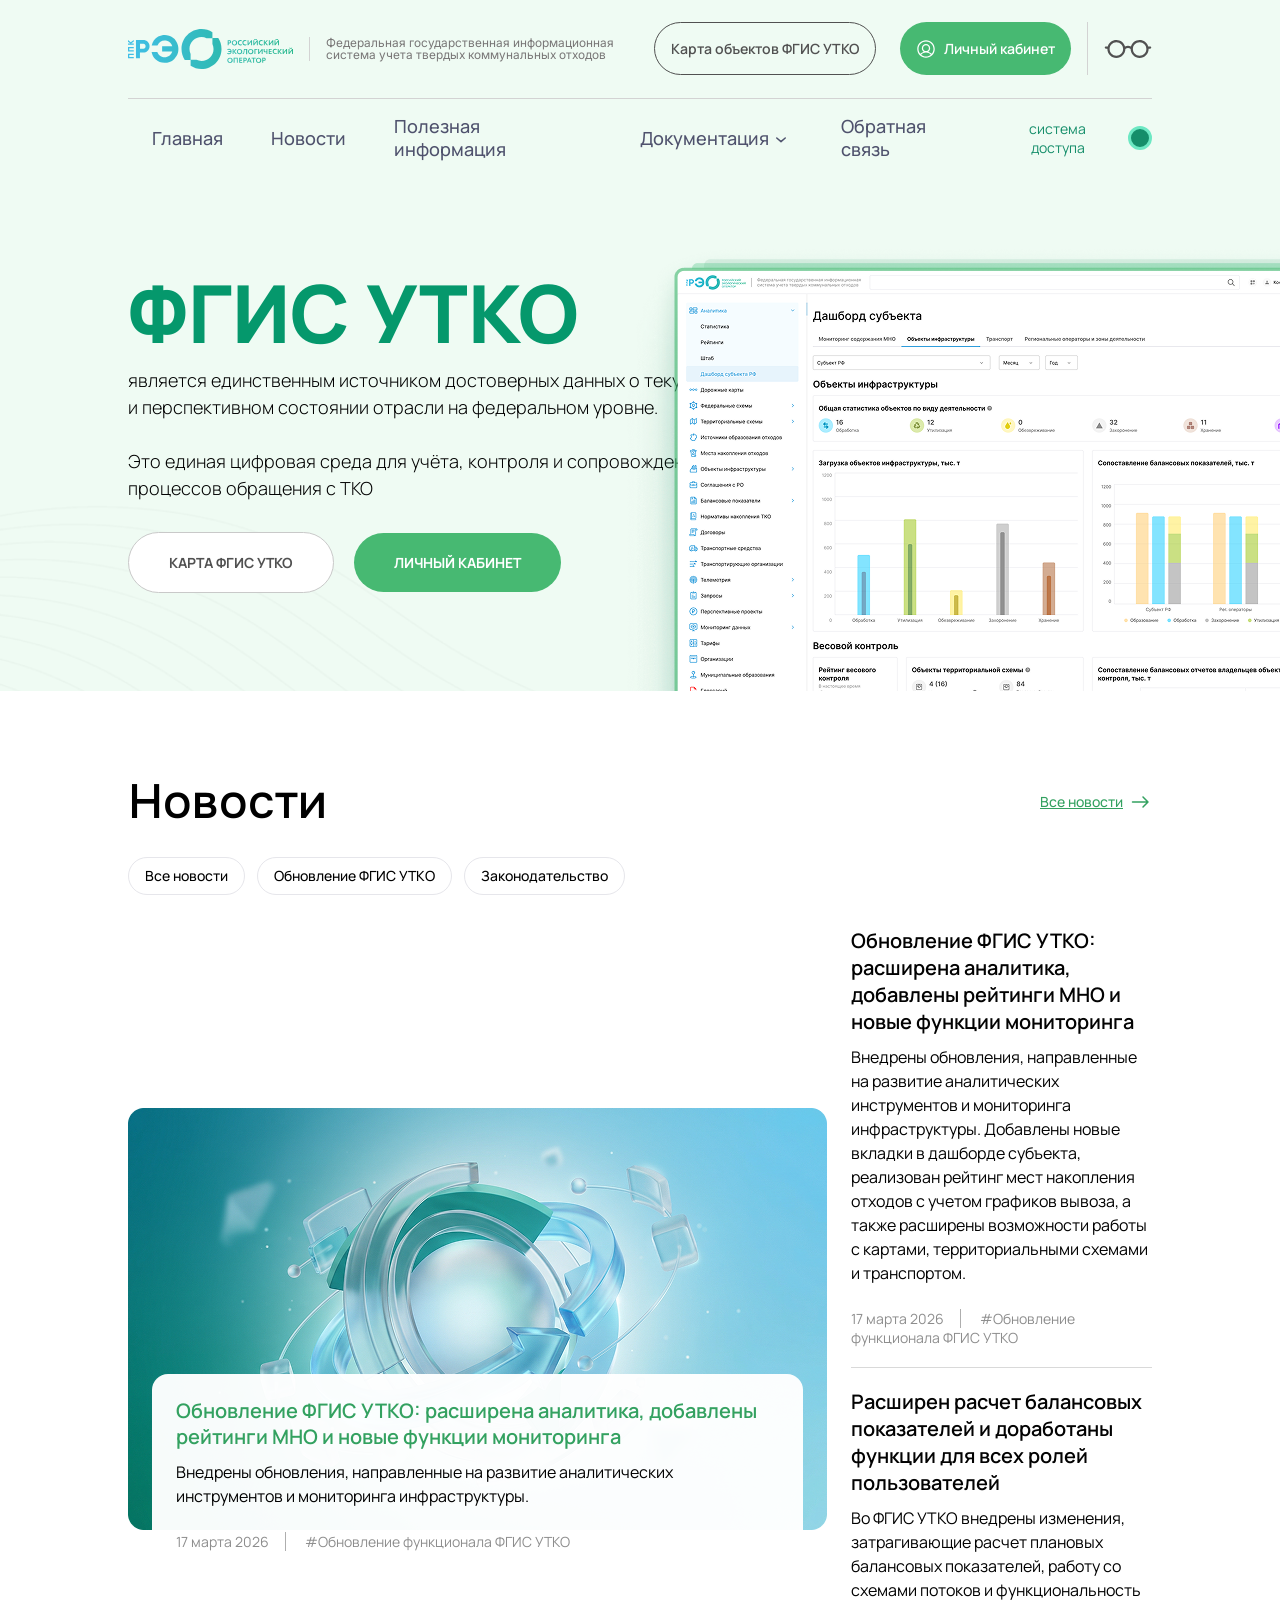
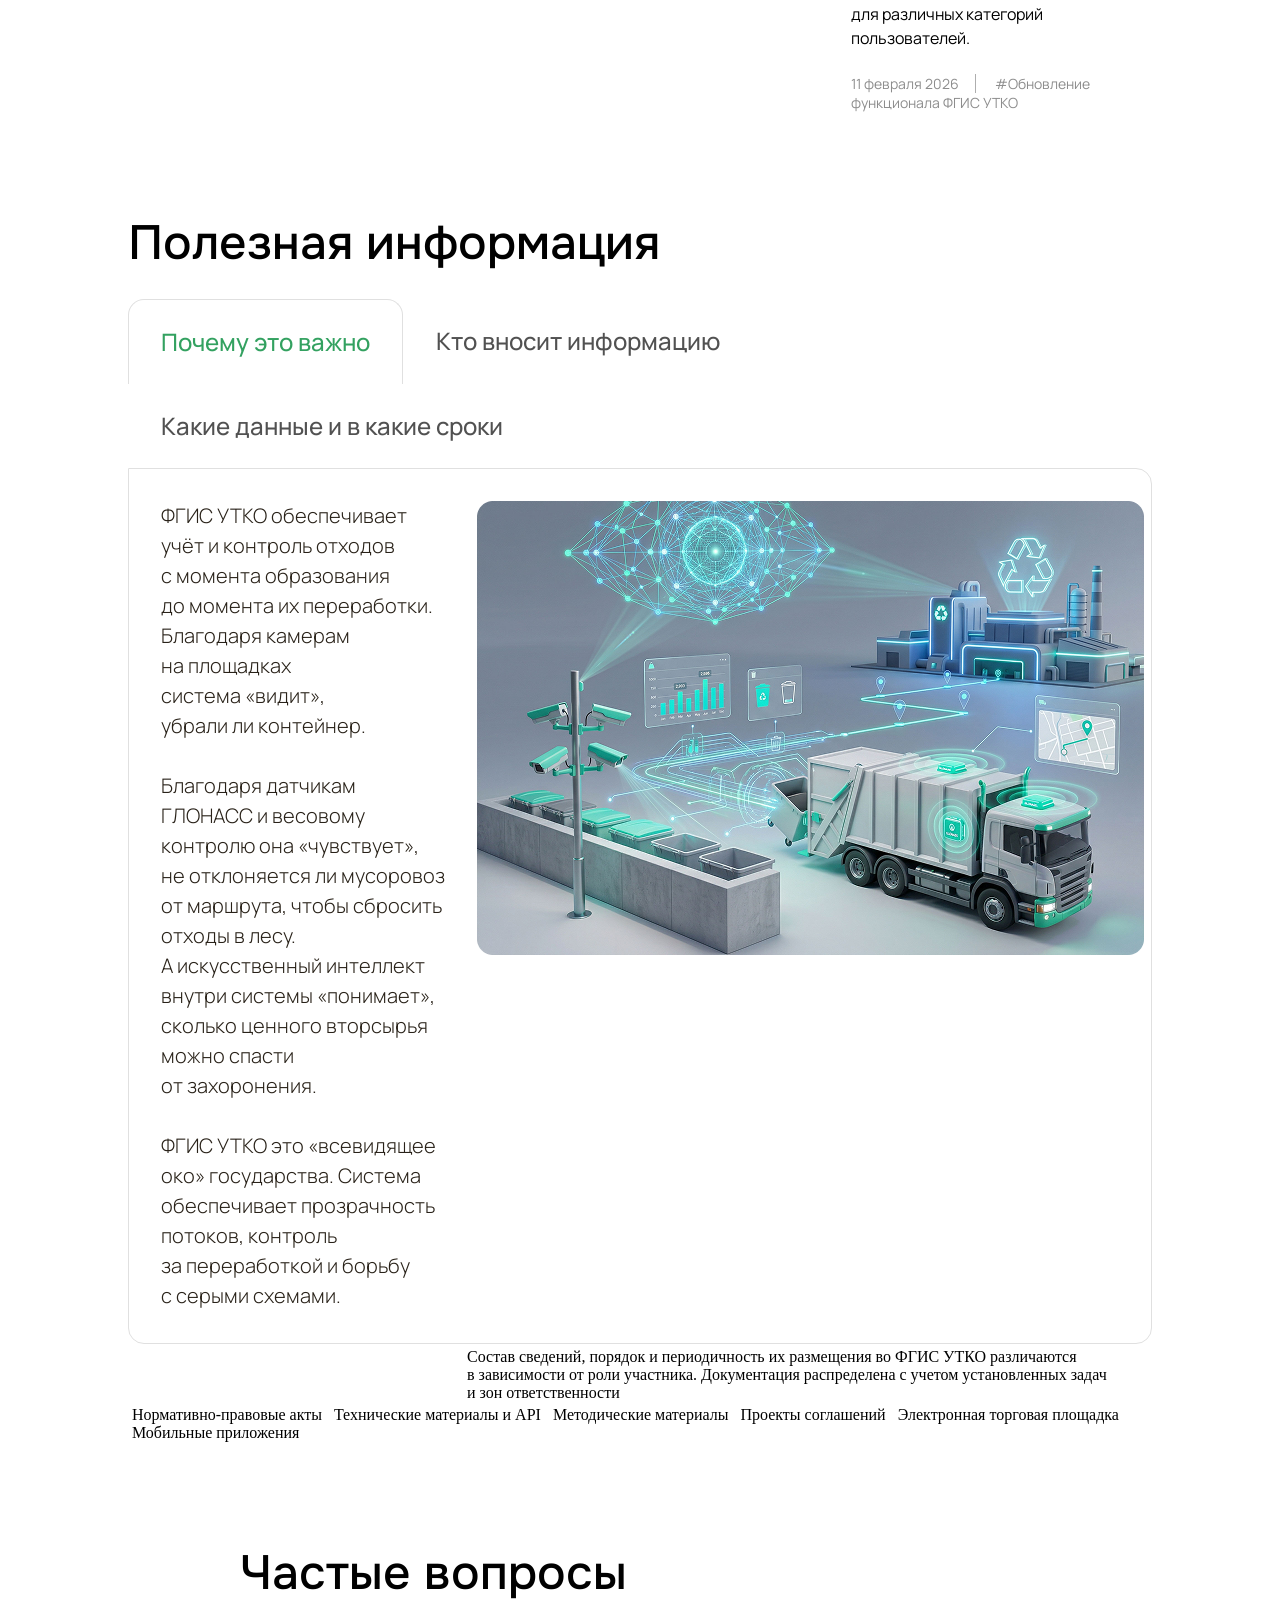
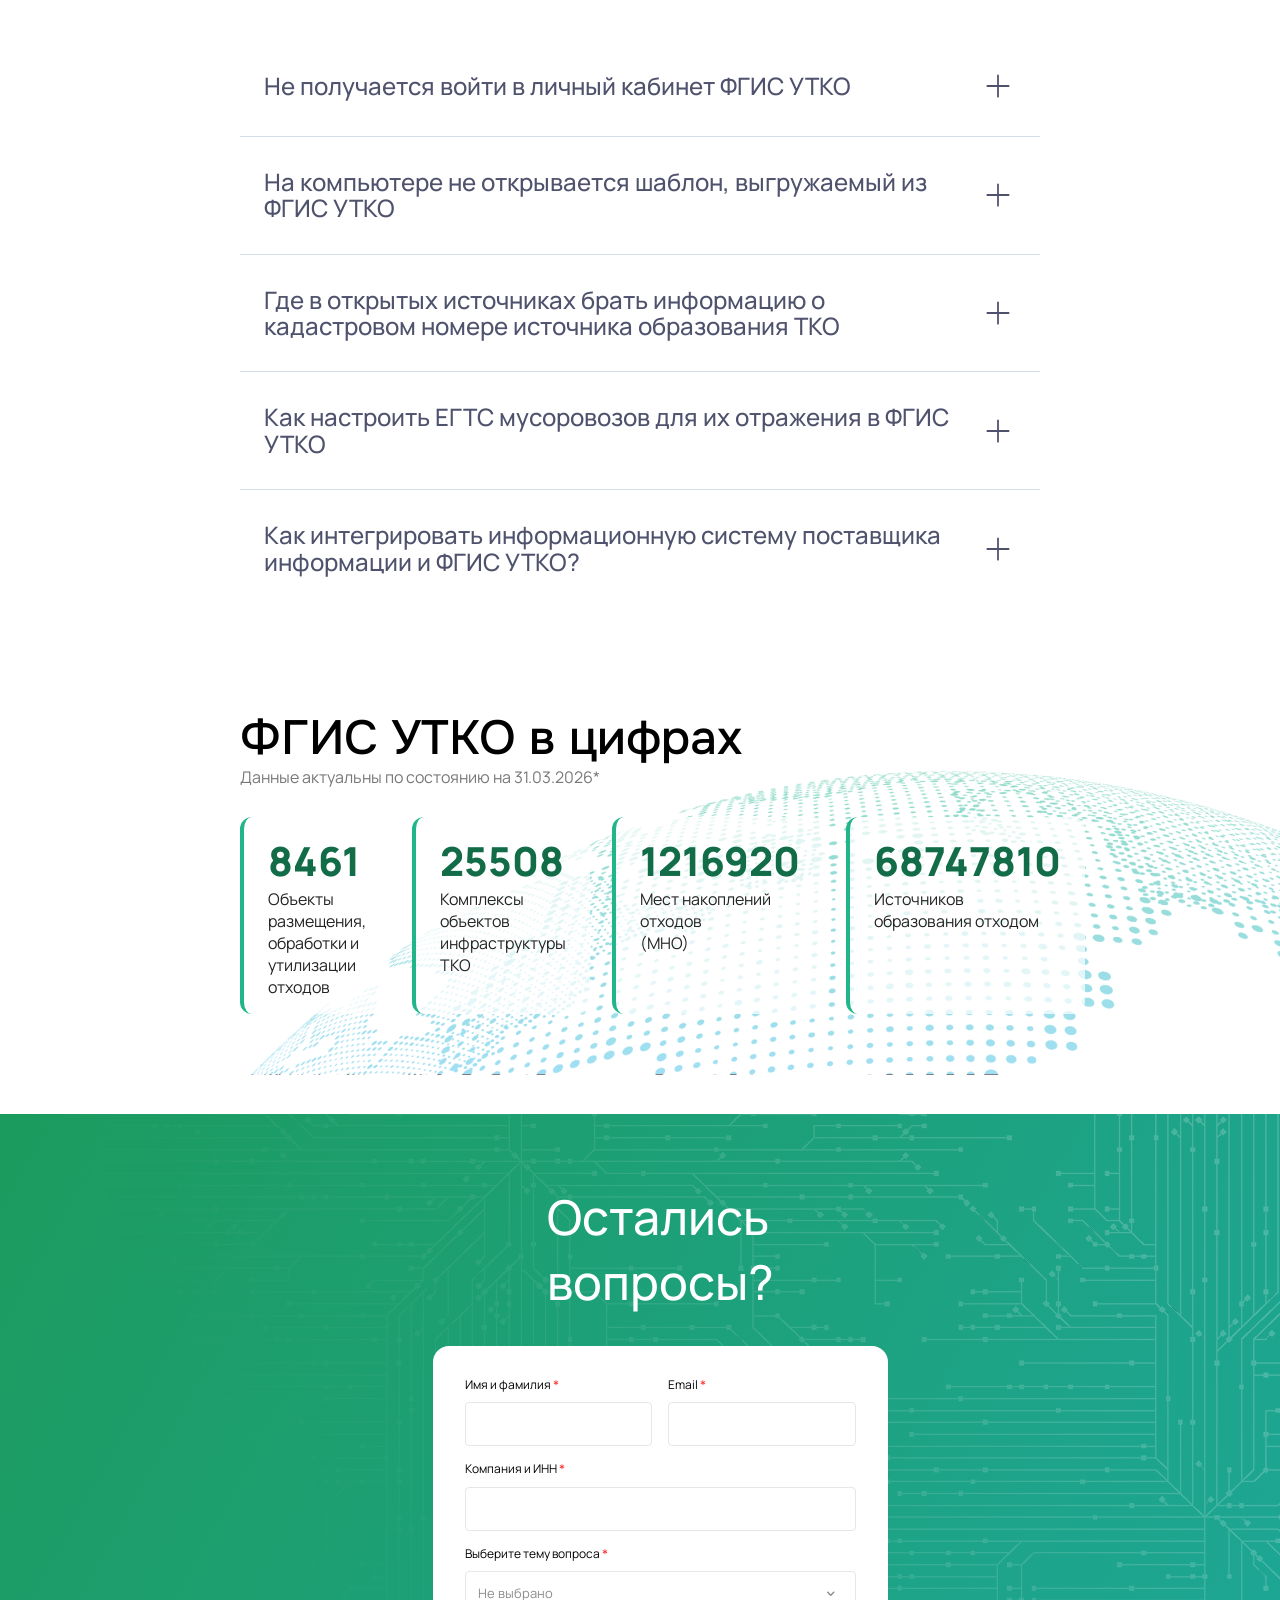
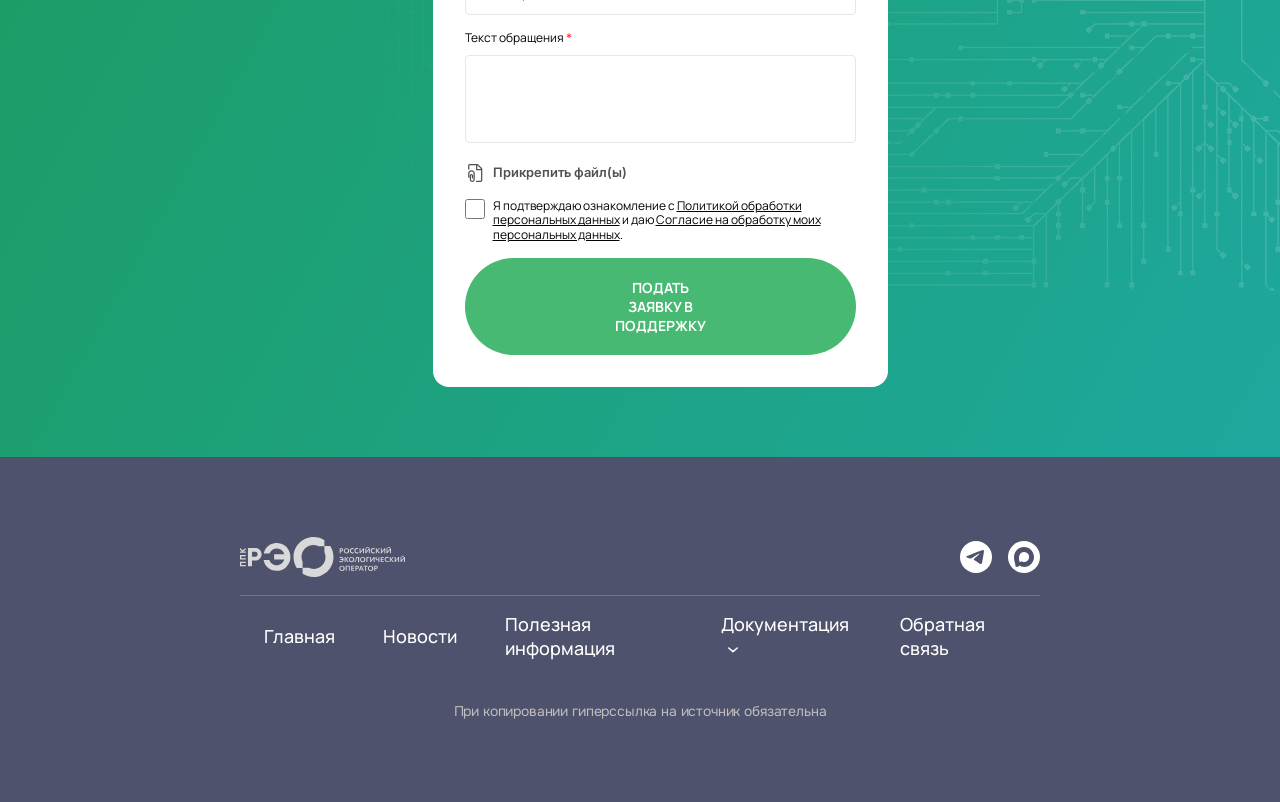
==== index.html @ c8c544e2 "first commit" ====
<!DOCTYPE html>
<html lang="en">
<head>
  <meta charset="UTF-8">
  <meta name="viewport" content="width=device-width, initial-scale=1.0">
  <link rel="stylesheet" href="reset.css">
  <link rel="stylesheet" href="styles.css">
  <title>Document</title>
</head>
<body>

  <!--HeaderHero-->

  <section class="header_hero">

    <header>

      <div class="top_bar">

        <div class="left_block">
          <img src="icons/logo.svg" alt="Логотип">
          <span class="system_name">Федеральная государственная информационная <br> система учета твердых коммунальных отходов</span>
        </div>

        <div class="right_block">
          <a href="" class="map_button">Карта объектов ФГИС УТКО</a>
          <a href="" class="user_button">
            <img src="icons/user.svg" alt="">
            Личный кабинет
          </a>
          <button class="visibility_button"><img src="icons/glasses.svg" alt=""></button>
        </div>
      </div>

      <div class="nav_bar">

        <div class="menu_list">
          <a href="" class="menu_item">Главная</a>
          <a href="" class="menu_item">Новости</a>
          <a href="" class="menu_item">Полезная информация</a>
          <a href="" class="menu_item">Документация <img src="icons/dropArrow.svg" alt=""></a>
          <a href="" class="menu_item">Обратная связь</a>
        </div>

        <div class="status_info">
          система доступа
          <img src="icons/greenStatus.svg" alt="Зелёный маркер">
        </div>

      </div>

    </header>

    <div class="info_block">
      <h1>ФГИС УТКО</h1>
      <p class="info_subtitle">является единственным источником достоверных данных о текущем <br> и перспективном состоянии отрасли на федеральном уровне. <br> <br> Это единая цифровая среда для учёта, контроля и сопровождения <br> процессов обращения с ТКО </p>

      <div class="info_button_container">
        <a href="" class="info_map_button">Карта фгис утко</a>
        <a href="" class="info_user_button">Личный кабинет</a>
      </div>

    </div>

    <img src="images/browserImg.png" alt="Браузер" class="browser_image">

  </section>

  <main>

    <!--NEWS-->

    <section class="news_section">

    <div class="head_container">
      <h2>Новости</h2>
      <a href="" class="all_news_button">Все новости <img src="icons/arrowNext.svg" alt=""></a>
    </div>

    <div class="news_block">
      
      <div class="news_nav">
        <button class="news_button" id="all_news">
          Все новости
        </button>
        <button class="news_button" id="updates">
          Обновление ФГИС УТКО
        </button>
        <button class="news_button" id="laws">
          Законодательство
        </button>
      </div>

      <div class="news_content">

        <div class="main_news_content">
          <div class="main_news_image_section">
            <img src="images/newsImg.png" alt="" class="news_image">
            <div class="main_news_container">
              <div class="main_news_head">
                Обновление ФГИС УТКО: расширена аналитика, добавлены <br> рейтинги МНО и новые функции мониторинга
              </div>
              <p class="news_text">
                Внедрены обновления, направленные на развитие аналитических инструментов и мониторинга инфраструктуры.
              </p>
              <div class="date_line">
                <span class="date">17 марта 2026</span>
                <span class="tags">#Обновление функционала ФГИС УТКО</span>
              </div>
            </div>
          </div>
        </div>
          
        <div class="news_list">
          <div class="news_container">
            <div class="news_head">
              Обновление ФГИС УТКО: расширена аналитика, добавлены рейтинги МНО и новые функции мониторинга
            </div>
            <p class="news_text">
              Внедрены обновления, направленные на развитие аналитических инструментов и мониторинга инфраструктуры. Добавлены новые вкладки в дашборде субъекта, реализован рейтинг мест накопления отходов с учетом графиков вывоза, а также расширены возможности работы с картами, территориальными схемами и транспортом.
            </p>
            <div class="date_line">
              <span class="date">17 марта 2026</span>
              <span class="tags">#Обновление функционала ФГИС УТКО</span>
            </div>
          </div>

          <div class="news_container">
            <div class="news_head">
              Расширен расчет балансовых показателей и доработаны функции для всех ролей пользователей
            </div>
            <p class="news_text">
              Во ФГИС УТКО внедрены изменения, затрагивающие расчет плановых балансовых показателей, работу со схемами потоков и функциональность для различных категорий пользователей. 
            </p>
            <div class="date_line">
              <span class="date">11 февраля 2026</span>
              <span class="tags">#Обновление функционала ФГИС УТКО</span>
            </div>
          </div>
        </div>

      </div>

    </div>

    </section>

    <!--Information-->

    <section class="information_section">
      <h2>Полезная информация</h2>
      <div class="information_block">
        <div class="information_nav" id="information_nav">
          <button class="information_button active" id="info_why">
            Почему это важно
          </button>
          <button class="information_button" id="info_who">
            Кто вносит информацию
          </button>
          <button class="information_button" id="info_when">
            Какие данные и в какие сроки
          </button>
        </div>

        <div class="information_content active" id="info_content_why">
          <p class="information_text">
            ФГИС УТКО обеспечивает учёт и контроль отходов с момента  образования до момента их переработки. Благодаря  камерам на площадках система «видит», убрали ли контейнер. <br> <br> Благодаря датчикам ГЛОНАСС и весовому контролю она «чувствует», не отклоняется ли мусоровоз от маршрута, чтобы сбросить отходы в лесу. А искусственный интеллект внутри системы «понимает», сколько ценного вторсырья можно спасти от захоронения. <br> <br> ФГИС УТКО это «всевидящее око» государства. Система обеспечивает прозрачность потоков, контроль за переработкой и борьбу с серыми схемами.
          </p>
          <img src="images/infoImg.png" alt="">
        </div>

        <div class="information_content" id="info_content_who">
          <p class="information_text">
            Что-то прикольное тут написано!
          </p>
          <img src="" alt="Какая-то картиночка">
        </div>
        <div class="information_content" id="info_content_when">
          <p class="information_text">
            Что-то прикольное тут написано!
          </p>
          <img src="" alt="Какая-то картиночка">
        </div>

      </div>
    </section>

    <!--Documentation-->

    <section class="documentation_section">
      <div class="head_container">
          <h2 class="documentation_head_name">Документация</h2>
          <p class="documentation_head_text">
            Состав сведений, порядок и периодичность их размещения во ФГИС УТКО различаются в зависимости от роли участника. Документация распределена с учетом установленных задач и зон ответственности
          </p>
      </div>
      <div class="documentation_list">
        <button class="documentation_button">
          <img src="" alt="">
          Нормативно-правовые акты
          <img src="" alt="">
        </button>
        <button class="documentation_button">
          <img src="" alt="">
          Технические материалы и API
          <img src="" alt="">
        </button>
        <button class="documentation_button">
          <img src="" alt="">
          Методические материалы
          <img src="" alt="">
        </button>
        <button class="documentation_button">
          <img src="" alt="">
          Проекты соглашений
          <img src="" alt="">
        </button>
        <button class="documentation_button">
          <img src="" alt="">
          Электронная торговая площадка
          <img src="" alt="">
        </button>
        <button class="documentation_button">
          <img src="" alt="">
          Мобильные приложения
          <img src="" alt="">
        </button>
      </div>
    </section>

    <!--FAQ-->
    
    <section class="faq_section">
      <h2>Частые вопросы</h2>
      <div class="questions_list">
    
      <div class="question_item">
        <button class="question_button">
          <span class="question_title">Не получается войти в личный кабинет ФГИС УТКО</span>
          <img class="icon-plus" src="icons/plusIcon.svg" alt="+">
          <img class="icon-close" src="icons/closeIcon.svg" alt="x">
        </button>
        <div class="question_content">
          <p>Вход в личный кабинет пользователя осуществляется через ЕСИА. На сайте выложена дополнительная инструкция по авторизации.</p>
        </div>
      </div>

      <div class="question_item">
        <button class="question_button">
          <span class="question_title">На компьютере не открывается шаблон, выгружаемый из ФГИС УТКО</span>
          <img class="icon-plus" src="icons/plusIcon.svg" alt="+">
          <img class="icon-close" src="icons/closeIcon.svg" alt="x">
        </button>
        <div class="question_content">
          <p>Вход в личный кабинет пользователя осуществляется через ЕСИА. На сайте выложена дополнительная инструкция по авторизации.</p>
        </div>
      </div>

      <div class="question_item">
        <button class="question_button">
          <span class="question_title">Где в открытых источниках брать информацию о кадастровом номере источника образования ТКО</span>
          <img class="icon-plus" src="icons/plusIcon.svg" alt="+">
          <img class="icon-close" src="icons/closeIcon.svg" alt="x">
        </button>
        <div class="question_content">
          <p>Вход в личный кабинет пользователя осуществляется через ЕСИА. На сайте выложена дополнительная инструкция по авторизации.</p>
        </div>
      </div>

      <div class="question_item">
        <button class="question_button">
          <span class="question_title">Как настроить ЕГТС мусоровозов для их отражения в ФГИС УТКО</span>
          <img class="icon-plus" src="icons/plusIcon.svg" alt="+">
          <img class="icon-close" src="icons/closeIcon.svg" alt="x">
        </button>
        <div class="question_content">
          <p>Вход в личный кабинет пользователя осуществляется через ЕСИА. На сайте выложена дополнительная инструкция по авторизации.</p>
        </div>
      </div>

      <div class="question_item">
        <button class="question_button">
          <span class="question_title">Как интегрировать информационную систему поставщика информации и ФГИС УТКО?</span>
          <img class="icon-plus" src="icons/plusIcon.svg" alt="+">
          <img class="icon-close" src="icons/closeIcon.svg" alt="x">
        </button>
        <div class="question_content">
          <p>Вход в личный кабинет пользователя осуществляется через ЕСИА. На сайте выложена дополнительная инструкция по авторизации.</p>
        </div>
      </div>

    </div>

    </section>

    <!--Statistics-->

    <section class="statistics_section">
      <div class="statistics_head">
        <h2>ФГИС УТКО в цифрах</h2>
        <span class="statistics_warning">Данные актуальны по состоянию на 31.03.2026*</span>
      </div>
      <div class="statistics_container">
        <div class="statistics_content">
          <span class="statistics_number">8461</span>
          <p class="statistics_text">Объекты размещения, обработки и утилизации отходов</p>
        </div>
        <div class="statistics_content">
          <span class="statistics_number">25508</span>
          <p class="statistics_text">Комплексы объектов инфраструктуры ТКО</p>
        </div>
        <div class="statistics_content">
          <span class="statistics_number">1216920</span>
          <p class="statistics_text">Мест накоплений отходов <br> (МНО)</p>
        </div>
        <div class="statistics_content">
          <span class="statistics_number">68747810</span>
          <p class="statistics_text">Источников образования отходом</p>
        </div>
      </div>
    </section>

    <!--Contacts-->

    <section class="contacts_section">

      <h2>Остались вопросы?</h2>
      <div class="form_container">
        <form>
          <div class="form_double-inputs">
            <div class="form_content">
              <label for="name" class="form_name">Имя и фамилия <span class="required_star">*</span></label>
              <input for="name" type="text" id="name" name="user_name" required class="input_container">
            </div>
            <div class="form_content">
              <label for="email" class="form_name">Email <span class="required_star">*</span></label>
              <input type="text" id="email" for="email" name="email" required class="input_container">
            </div>
          </div>
          <div class="form_content">
            <label for="company">Компания и ИНН <span class="required_star">*</span></label>
            <input for="company" type="text" id="company_name" name="company" required class="input_container">
          </div>
          <div class="form_content">
            <label for="theme">Выберите тему вопроса <span class="required_star">*</span></label>
            <select for="theme" id="theme" name="theme_question" required class="input_container theme_selector">
              <option value="" selected disabled hidden class="">Не выбрано</option>
              <option value="purpose">Задача организации</option>
              <option value="location">Местонахождение пунктов</option>
              <option value="else">Другое</option>
            </select>
          </div>
          <div class="form_content">
            <label for="text">Текст обращения <span class="required_star">*</span></label>
            <textarea name="form_text" id="form_text" required class="input_container" rows="1"></textarea>
          </div>
          <label class="file_upload-button">
            <input type="file" style="display: none;" />
            <img src="icons/attachedFile.svg" alt="">
            Прикрепить файл(ы)
          </label>
          <div class="form_checkbox">
            <input type="checkbox" id="agree" name="agree" value="yes" class="checkbox_option" required>
            <label class="checkbox_text">Я подтверждаю ознакомление с <a href="" class="policy_link">Политикой обработки <br> персональных данных</a> и даю <a href="" class="policy_link">Согласие на обработку моих <br> персональных данных</a>.</label>
          </div>
          <button type="submit" class="form_submit_button">
            ПОДАТЬ ЗАЯВКУ В ПОДДЕРЖКУ
          </button>
        </form>
      </div>

    </section>

  </main>

  <!--Footer-->
  
  <footer>
    <div class="footer_container">
      <div class="footer_head">
        <a href=""><img src="icons/secondLogo.svg" alt=""></a>
        <div class="footer_head_right">
          <a href=""><img src="icons/telegram.svg" alt=""></a>
          <a href=""><img src="icons/max.svg" alt=""></a>
        </div>
      </div>
      <div class="footer_nav">
        <div class="nav_list">
          <a href="" class="footer_nav_button">Главная</a>
          <a href="" class="footer_nav_button">Новости</a>
          <a href="" class="footer_nav_button">Полезная информация</a>
          <a href="" class="footer_nav_button">Документация <img src="icons/dropArrowWhite.svg" alt=""></a>
          <a href="" class="footer_nav_button">Обратная связь</a>
        </div>
        <span class="warning_text">При копировании гиперссылка на источник обязательна</span>
      </div>
    </div>
  </footer>
  
  <script src="script.js"></script>

</body>
</html>
---- styles.css ----
/* MAIN STYLES*/
html {
  font-size: 16px;
}

button {
  background: none;
  border: none;
  padding: 0;
  margin: 0;
  cursor: pointer;
  outline: none;
}

h1 {
  font-size: 5rem;
  font-family: Manrope-ExtraBold;
  line-height: auto;
  letter-spacing: -2.5%;
  color: #05986C;
}

h2 {
  font-size: 3rem;
  font-family: Onest-Medium;
  line-height: auto;
  letter-spacing: -2.5%;
}

@font-face {
  font-family: Onest-Medium;
  src: url(fonts/Onest-Medium.ttf);
}

@font-face {
  font-family: Manrope-Regular;
  src: url(fonts/Manrope-Regular.ttf);
}

@font-face {
  font-family: Manrope-ExtraBold;
  src: url(fonts/Manrope-ExtraBold.ttf);
}

@font-face {
  font-family: Manrope-Light;
  src: url(fonts/Manrope-Light.ttf);
}

@font-face {
  font-family: Manrope-Bold;
  src: url(fonts/Manrope-Bold.ttf);
}

@font-face {
  font-family: Manrope-SemiBold;
  src: url(fonts/Manrope-SemiBold.ttf);
}

@font-face {
  font-family: Manrope-Medium;
  src: url(fonts/Manrope-Medium.ttf);
}

@font-face {
  font-family: Inter-Regular;
  src: url(fonts/Inter_18pt-Regular.ttf);
}

@font-face {
  font-family: Inter-SemiBold;
  src: url(fonts/Inter_18pt-SemiBold.ttf);
}

@font-face {
  font-family: Onest-Regular;
  src: url(fonts/Onest-Regular.ttf);
}

/* HEADER-HERO */

.header_hero {
  width: 100%;
  padding-left: clamp(1rem, 10vw, 15rem);
  padding-right: clamp(1rem, 10vw, 15rem);
  padding-top: 1.4rem;
  padding-bottom: 98px;
  position: relative;
  width: auto;
  background-color: rgba(104, 213, 133, 0.1);
  background-image: url(images/backWave.png);
  background-size: cover;
  overflow: hidden;
}

.info_block {
  margin-top: 5rem;
}

.info_subtitle {
  font-family: Manrope-Light;
  line-height: 150%;
  letter-spacing: -2.5%;
  font-size: 1.125rem;
  color: #020202;
  margin-bottom: 1.875rem
}

.info_button_container {
  display: flex;
  align-items: center;
  gap: 1.25rem;
}

.info_map_button {
  padding-top: 1.25rem;
  padding-bottom: 1.25rem;
  padding-left: 2.5rem;
  padding-right: 2.5rem;
  background-color: #ffffff;
  border: 1px solid #c9c9c9;
  border-radius: 45px;
  text-decoration: none;
  text-transform: uppercase;
  font-size: 0.875rem;
  font-family: Manrope-Bold;
  letter-spacing: -2.5%;
  line-height: auto;
  color: #515151;
}

.info_user_button {
  padding-top: 1.25rem;
  padding-bottom: 1.25rem;
  padding-left: 2.5rem;
  padding-right: 2.5rem;
  background-color: #47B972;
  border-radius: 33px;
  text-decoration: none;
  text-transform: uppercase;
  font-size: 0.875rem;
  font-family: Manrope-Bold;
  letter-spacing: -2.5%;
  line-height: auto;
  color: #ffffff;
}

.info_user_button:hover {
  background-color: #05986C;
  transition-duration: 0.2s;
}

.browser_image {
  width: 100%;
  width: auto;
  position: absolute;
  left: 47%;
  bottom: -1px;
}

/* HEADER-TOP */

.top_bar {
  display: flex;
  flex-direction: row;
  align-items: center;
  justify-content: space-between;
}

.left_block {
  display: flex;
  flex-direction: row;
  align-items: center;
}

.system_name {
  font-family: Inter-Regular;
  font-size: 0.75rem;
  color: rgba(120, 118, 118, 1);
  line-height: 100%;
  letter-spacing: 0px;
  margin-left: 1rem;
  padding-left: 1rem;
  border-left: 1px solid rgba(211, 211, 211, 1);
}

.right_block {
  display: flex;
}

.map_button {
  padding: 1rem;
  border: 1px solid #515151;
  border-radius: 104px;
  font-size: 0.88rem;
  font-family: Manrope-SemiBold;
  text-decoration: none;
  color: #515151;
  margin-right: 1.5rem;
}

.user_button {
  display: flex;
  gap: 0.5rem;
  align-items: center;
  justify-content: center;
  flex-direction: row;
  padding: 1rem;
  font-size: 0.88rem;
  font-family: Manrope-SemiBold;
  text-decoration: none;
  letter-spacing: 0px;
  border-radius: 55px;
  color: #ffffff;
  background-color: #47B972;
}

.user_button:hover {
  background-color: #05986C;
  transition-duration: 0.2s;
}

.visibility_button {
  padding-left: 1rem;
  margin-left: 1rem;
  border-left: 1px solid rgba(211, 211, 211, 1);;
}

/* HEADER-BOTTOM */

.nav_bar {
  display: flex;
  align-items: center;
  justify-content: space-between;
  border-top: 1px solid #d3d3d3;
  margin-top: 1.4rem;
}

.menu_list {
  display: flex;
  align-items: center;
  justify-content: center;
}

.menu_item {
  display: flex;
  padding-left: 1.5rem;
  padding-right: 1.5rem;
  padding-top: 1rem;
  padding-bottom: 1rem;
  text-decoration: none;
  align-items: center;
  justify-content: center;
  letter-spacing: 0px;
  font-size: 1.13rem;
  line-height: 130%;
  color: #4f526d;
  font-family: Manrope-Medium;
}

.status_info {
  font-family: Manrope-Regular;
  font-size: 0.875rem;
  color: #158e6a;
  letter-spacing: 0px;
  display: flex;
  gap: 0.875rem;
  align-items: center;
  text-align: center;
}

/* NEWS */

.news_section {
  width: 100%;
  margin-top: 5rem;
  padding-left: clamp(1rem, 10vw, 15rem);
  padding-right: clamp(1rem, 10vw, 15rem);
}

.head_container {
  display: flex;
  align-items: center;
  justify-content: space-between;
}

.all_news_button {
  display: flex;
  flex-direction: row;
  font-family: Manrope-Medium;
  font-size: 0.875rem;
  line-height: 24px;
  letter-spacing: 0%;
  color: #33a160;
  gap: 5px;
}

.news_block {
  margin-top: 1.5rem;
}

.news_nav {
  display: flex;
  gap: 12px;
  margin-bottom: 2rem;
}

.news_button {
  font-family: Manrope-Medium;
  font-size: 0.875rem;
  line-height: 20px;
  letter-spacing: 0%;
  padding-left: 1rem;
  padding-right: 1rem;
  padding-top: 0.5rem;
  padding-bottom: 0.5rem;
  border: 1px solid #e6e6eb;
  border-radius: 39px;
}

/* .news_button.clicked {
  border: 1px solid #ffffff;
  background-color: #33a160;
  color: #ffffff;
} */

.news_content {
  display: flex;
  gap: 1.5rem;
}

.main_news_content {
  display: flex;
  align-items: center;
}

.main_news_image_section {
  width: 100%;
  width: auto;
  border-radius: 1rem;
  position: relative;
}

.main_news_container {
  position: absolute;
  padding: 1.5rem;
  background-color: rgba(255, 255, 255, 0.97);
  border-radius: 1rem;
  left: 1.5rem;
  right: 1.5rem;
  bottom: -2.8rem;
}

.main_news_head {
  font-family: Manrope-SemiBold;
  font-size: 1.25rem;
  color: #33a160;
  line-height: 130%;
  letter-spacing: 0%;
}

.news_text {
  margin-top: 10px;
  font-family: Manrope-Regular;
  font-size: 1rem;
  line-height: 150%;
  letter-spacing: 0%;
}

.date_line {
  margin-top: 1.5rem;
  color: #8d8d8d;
  font-family: Manrope-Regular;
  font-size: 0.875rem;
  line-height: auto;
  letter-spacing: 0%;
}

.date {
  padding-right: 1rem;
  margin-right: 1rem;
  border-right: 1px solid #aeaeae;
}

.news_container {
  display: flex;
  flex-direction: column;
  margin-bottom: 1.25rem;
  padding-bottom: 1.25rem;
  border-bottom: 1px solid rgba(0, 0, 0, 0.15);
}

.news_container:last-child {
  display: flex;
  flex-direction: column;
  margin-bottom: 0px;
  padding-bottom: 0px;
  border-bottom: 0px;
}

.news_head {
  font-family: Manrope-SemiBold;
  font-size: 1.25rem;
  color: #020202;
}

/* INFORMATION */

.information_section {
  width: 100%;
  padding-left: clamp(1rem, 10vw, 15rem);
  padding-right: clamp(1rem, 10vw, 15rem);
  margin-top: 6.25rem;
}

.information_block {
  margin-top: 1.5rem;
}

.information_nav {
  display: flex;
  align-items: center;
  flex-wrap: wrap;
}

.information_button {
  font-family: Manrope-Medium;
  color: #515151;
  font-size: 1.5rem;
  line-height: 20px;
  letter-spacing: 0%;
  border: 1px solid #ffffff;
  border-bottom: 0px;
  padding: 2rem;
  cursor: pointer;
  background: transparent;
  transition: all 0.3s ease;
}

.information_button:hover {
  color: #33a160;
}

.information_button.active {
  background-color: #ffffff;
  color: #33a160;
  border: 1px solid #e0e0e0;
  border-radius: 16px;
  border-bottom-left-radius: 0px;
  border-bottom-right-radius: 0px;
  border-bottom: 0px;
  position: relative;
  z-index: 2;
  margin-bottom: -2px;
}

.information_content {
  display: none;
  border: 1px solid #e0e0e0;
  border-radius: 0rem 1rem 1rem 1rem;
  background-color: #ffffff;
  justify-content: space-between;
  align-items: flex-start;
  box-sizing: border-box;
  padding: 2rem;
  gap: 2rem;
  transition: border-radius 0.3s ease;
}

.information_content.rounded-tl {
  border-top-left-radius: 1rem;
}

.information_content.active {
  display: flex;
  animation: fadeIn 0.3s ease;
}

@keyframes fadeIn {
  from { opacity: 0; transform: translateY(5px); }
  to { opacity: 1; transform: translateY(0); }
}

.information_text {
  max-width: 580px;
  font-family: Manrope-Light;
  color: rgba(41, 34, 25, 1);
  font-size: 1.25rem;
  line-height: 150%;
}

.information_content img {
  border-radius: 8px;
}

/* DOCUMENTATION */

.documentation_section {
  padding-left: clamp(1rem, 10vw, 15rem);
  padding-right: clamp(1rem, 10vw, 15rem);
}

.documentation_head_name {
  color: #ffffff;
}

/* FAQ */

.faq_section {
  width: 100%;
  padding-left: 15rem;
  padding-right: 15rem;
  margin-top: 6.25rem;
  margin-bottom: 6.25rem;
}

.faq_section h2 {
  margin-bottom: 2rem;
}

.questions_list {
  display: flex;
  flex-direction: column;
  margin-bottom: 6.25rem;
}

.question_item {
  border-bottom: 1px solid #d6ddea;
  overflow: hidden;
  transition: box-shadow 0.3s ease;
}

.question_item:last-child {
  border-bottom: 0px;
  overflow: hidden;
  transition: box-shadow 0.3s ease;
}

.question_item:hover {
  box-shadow: 0 4px 12px rgba(0,0,0,0.08);
}

.question_button {
  width: 100%;
  display: flex;
  justify-content: space-between;
  align-items: center;
  padding: 2rem 1.5rem;
  background: transparent;
  border: none;
  cursor: pointer;
  text-align: left;
  font-family: Manrope-Medium;
  font-size: 1.5rem;
  color: #4f526d;
  line-height: 110%;
  gap: 1rem;
  transition: background 0.3s ease;
}

.question_button:hover {
  background: #fafafa;
}

.question_title {
  flex: 1;
}

.question_button .icon-close {
  display: none;
  width: 36px;
  height: 36px;
  flex-shrink: 0;
}

.question_button .icon-plus {
  display: block;
  width: 36px;
  height: 36px;
  flex-shrink: 0;
  transition: opacity 0.2s ease;
}

.question_item.active .question_button .icon-plus {
  display: none;
}

.question_item.active .question_button .icon-close {
  display: block;
}

.question_item.active .question_button {
  background: #fbfbfb;
  border-bottom: 0px
}

.question_item.active {
  border-bottom: 0px
}

.question_content {
  max-height: 0;
  overflow: hidden;
  transition: max-height 0.3s ease, padding 0.3s ease;
  padding: 0 1.5rem;
  background: #fbfbfb;
}

.question_content p {
  padding-bottom: 2rem;
  font-family: Manrope-Regular;
  font-size: 1rem;
  color: #302C2C;
  line-height: 24px;
  margin: 0;
  letter-spacing: -0.16px;
}

.question_title {
  transition: color 0.3s ease;
}

.question_item.active .question_title {
  color: #47B972;
}

.question_item.active .question_content {
  max-height: 500px;
}

@media (max-width: 1200px) {
  .faq_section {
    padding-left: 2rem;
    padding-right: 2rem;
  }
  
  .question_button {
    padding: 1.25rem 1.5rem;
    font-size: 1.1rem;
  }
  
  .question_content p {
    padding: 1.25rem 0;
    font-size: 1rem;
  }
}

/* STATISTICS */

.statistics_section {
  width: 100%;
  padding: 0 15rem;
  background-image: url(images/globeImg.png);
  padding-bottom: 6.25rem;
}

.statistics_head {
  display: flex;
  flex-direction: column;
  margin-bottom: 2rem;
}

.statistics_warning {
  font-family: Manrope-Regular;
  font-size: 1rem;
  color: #787878;
  letter-spacing: 0px;
  line-height: 100%;
}

.statistics_container {
  display: flex;
  gap: 22px;
}

.statistics_content {
  position: relative;  
  color: #21B689;
  display: flex;
  flex-direction: column;
  padding: 1rem 1.5rem;
  background-color: rgba(255, 255, 255, 0.72);
  border-left: 4px solid;
  border-radius: 12px;
  z-index: 0;
}

.statistics_content::before {
  position: absolute;
  background: linear-gradient(to top, #41e8c7, #21b689);
}

.statistics_number {
  color: #126C48;
  font-family: Manrope-ExtraBold;
  font-size: 2.5rem;
}

.statistics_text {
  font-family: Manrope-Regular;
  font-size: 1rem;
  color: #232323;
}

/* CONTACT SECTION */

.contacts_section {
  width: 100%;
  background-image: url(images/backgroundWires.png), linear-gradient(119deg, #1c9b5e 0%, #1ea89f 100%);
  background-position: top right;
  background-repeat: no-repeat;
  padding: 4.375rem 41.25rem;
  display: flex;
  flex-direction: column;
  justify-content: center;
  align-items: center;
}

.contacts_section h2 {
  color: #ffffff;
  font-family: Manrope-Medium;
  margin-bottom: 2rem;
}

.form_container {
  z-index: 2;
  display: flex;
  flex-direction: column;
  justify-content: center;
  align-items: center;
  width: 100%;
  width: auto;
  padding: 2rem;
  background-color: #ffffff;
  border-radius: 16px;
}

.form_double-inputs {
  width: 100%;
  display: flex;
  gap: 1rem;
  align-items: center;
}

.form_content {
  flex: 1;
  margin-bottom: 1rem;
  font-family: Manrope-Regular;
  font-size: 0.75rem;
  line-height: 120%;
  color: #020202;
}

.input_container {
  font-family: Manrope-Regular;
  font-size: 0.8125rem;
  color: #020202;
  width: 100%;
  padding: 12px;
  background-color: #ffffff;
  border: 1px solid #e6e6eb;
  border-radius: 4px;
  margin-top: 10px;
}

.required_star {
  font-family: Inter-Regular;
  color: #ff2323;
}

.file_upload-button {
  max-width: fit-content;
  width: 100%;
  font-family: Inter-SemiBold;
  font-size: 0.8125rem;
  line-height: 120%;
  color: #515151;
  display: flex;
  align-items: center;
  gap: 0.5rem;
}

textarea {
  resize: none;
  overflow: hidden;
  min-height: 5.5rem;
  width: 100%;
}

select:invalid {
  color: #8d8d8d;
}

select {
  appearance: none;
  background-image: url('icons/formArrow.svg');
  background-repeat: no-repeat;
  background-position-x: calc(100% - 12px);
  background-position-y: center;
}

.theme_selector {
  padding: 12px;

}

.form_checkbox {
  display: flex;
  align-items: flex-start;
  gap: 0.5rem;
  margin-top: 1rem;
}

.checkbox_option {
  width: 1.25rem;
  height: 1.25rem;
}

/* .checkbox_option {
  position: absolute;
  z-index: -1;
  opacity: 0;
}

.checkbox_option+label {
  display: inline-flex;
  align-items: center;
  user-select: none;
}

.checkbox_option+label::before {
  content: '';
  display: inline-block;
  width: 1.25rem;
  height: 1.25rem;
  border: 1px solid #e6e6eb;
  border-radius: 0.125rem;
  margin-right: 0.5rem;
  position: relative;
} */

.checkbox_text {
  cursor: default;
  font-family: Manrope-Regular;
  line-height: 120%;
  font-size: 0.75rem;
  color: #020202;
}

input[type="checkbox"]:checked {
  accent-color: #47B972;/
}

.policy_link {
  color: #020202;
  text-decoration: underline;
}

.form_submit_button {
  background-color: #47B972;
  font-family: Manrope-Bold;
  font-size: 0.875rem;
  margin-top: 1rem;
  padding: 1.25rem 9.375rem;
  color: #ffffff;
  cursor: pointer;
  border-radius: 95px;
  transition: all 0.3s ease;
}

.form_submit_button:hover {
  background-color: #33a160;
}

/* FOOTER */

.footer_container {
  width: 100%;
  display: flex;
  flex-direction: column;
  align-items: center;
  background-color: #4f526d;
  padding-left: 15rem;
  padding-right: 15rem;
  padding-top: 5rem;
  padding-bottom: 5rem;
}

.footer_head {
  width: 100%;
  display: flex;
  align-items: center;
  justify-content: space-between;
  margin-bottom: 18px;
}

.footer_head_right {
  display: flex;
  gap: 1rem;
}

.footer_nav {
  width: 100%;
  display: flex;
  flex-direction: column;
  align-items: center;
  justify-content: center;
  border-top: 1px solid rgba(166, 166, 166, 0.4);
}

.nav_list {
  display: flex;
  align-items: center;
  justify-content: center;
  margin-bottom: 1.5rem;
}

.footer_nav_button {
  padding-top: 1rem;
  padding-bottom: 1rem;
  padding-left: 1.5rem;
  padding-right: 1.5rem;
  font-family: Manrope-Medium;
  text-decoration: none;
  font-size: 1.125rem;
  line-height: 135%;
  letter-spacing: 0px;
  color: #ffffff;
}

.warning_text {
  color: #bebebe;
  font-family: Onest-Regular;
  font-size: 0.875rem;
  line-height: 150%;
  letter-spacing: -0.16px;
}
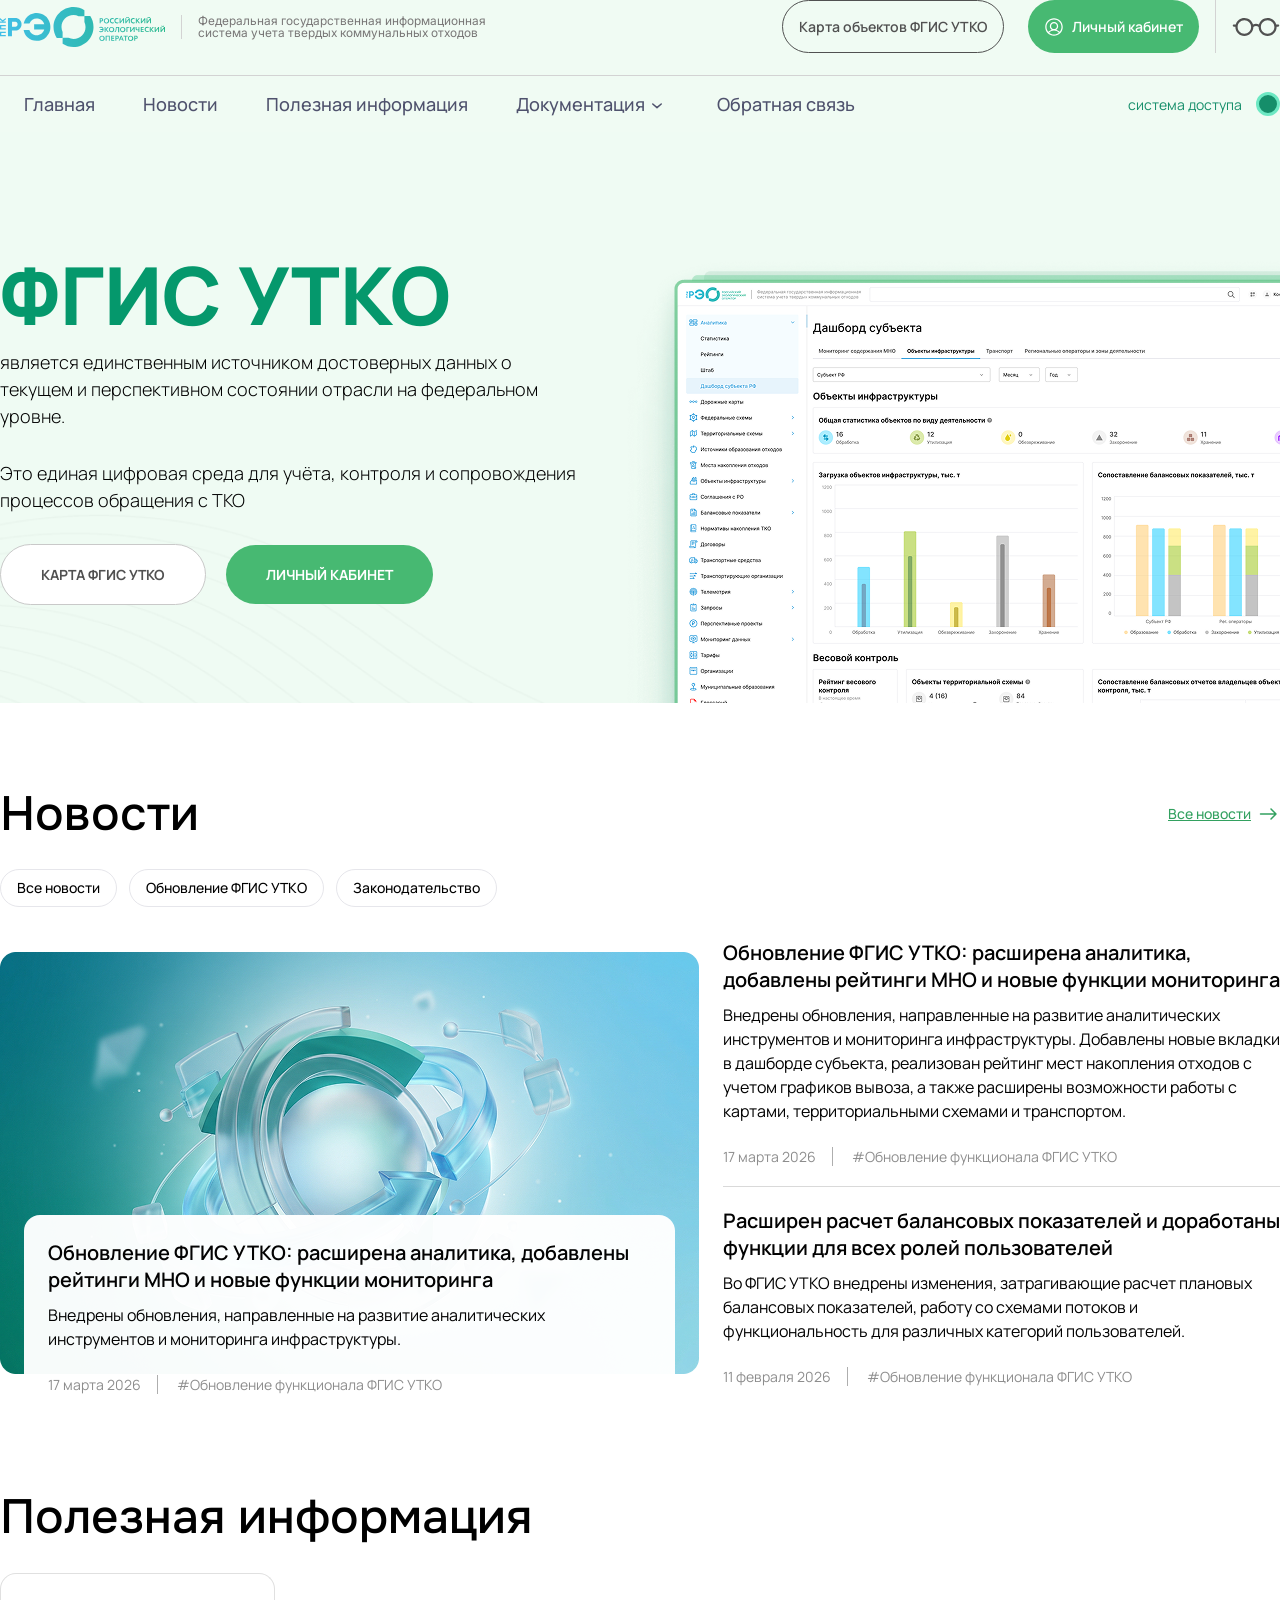
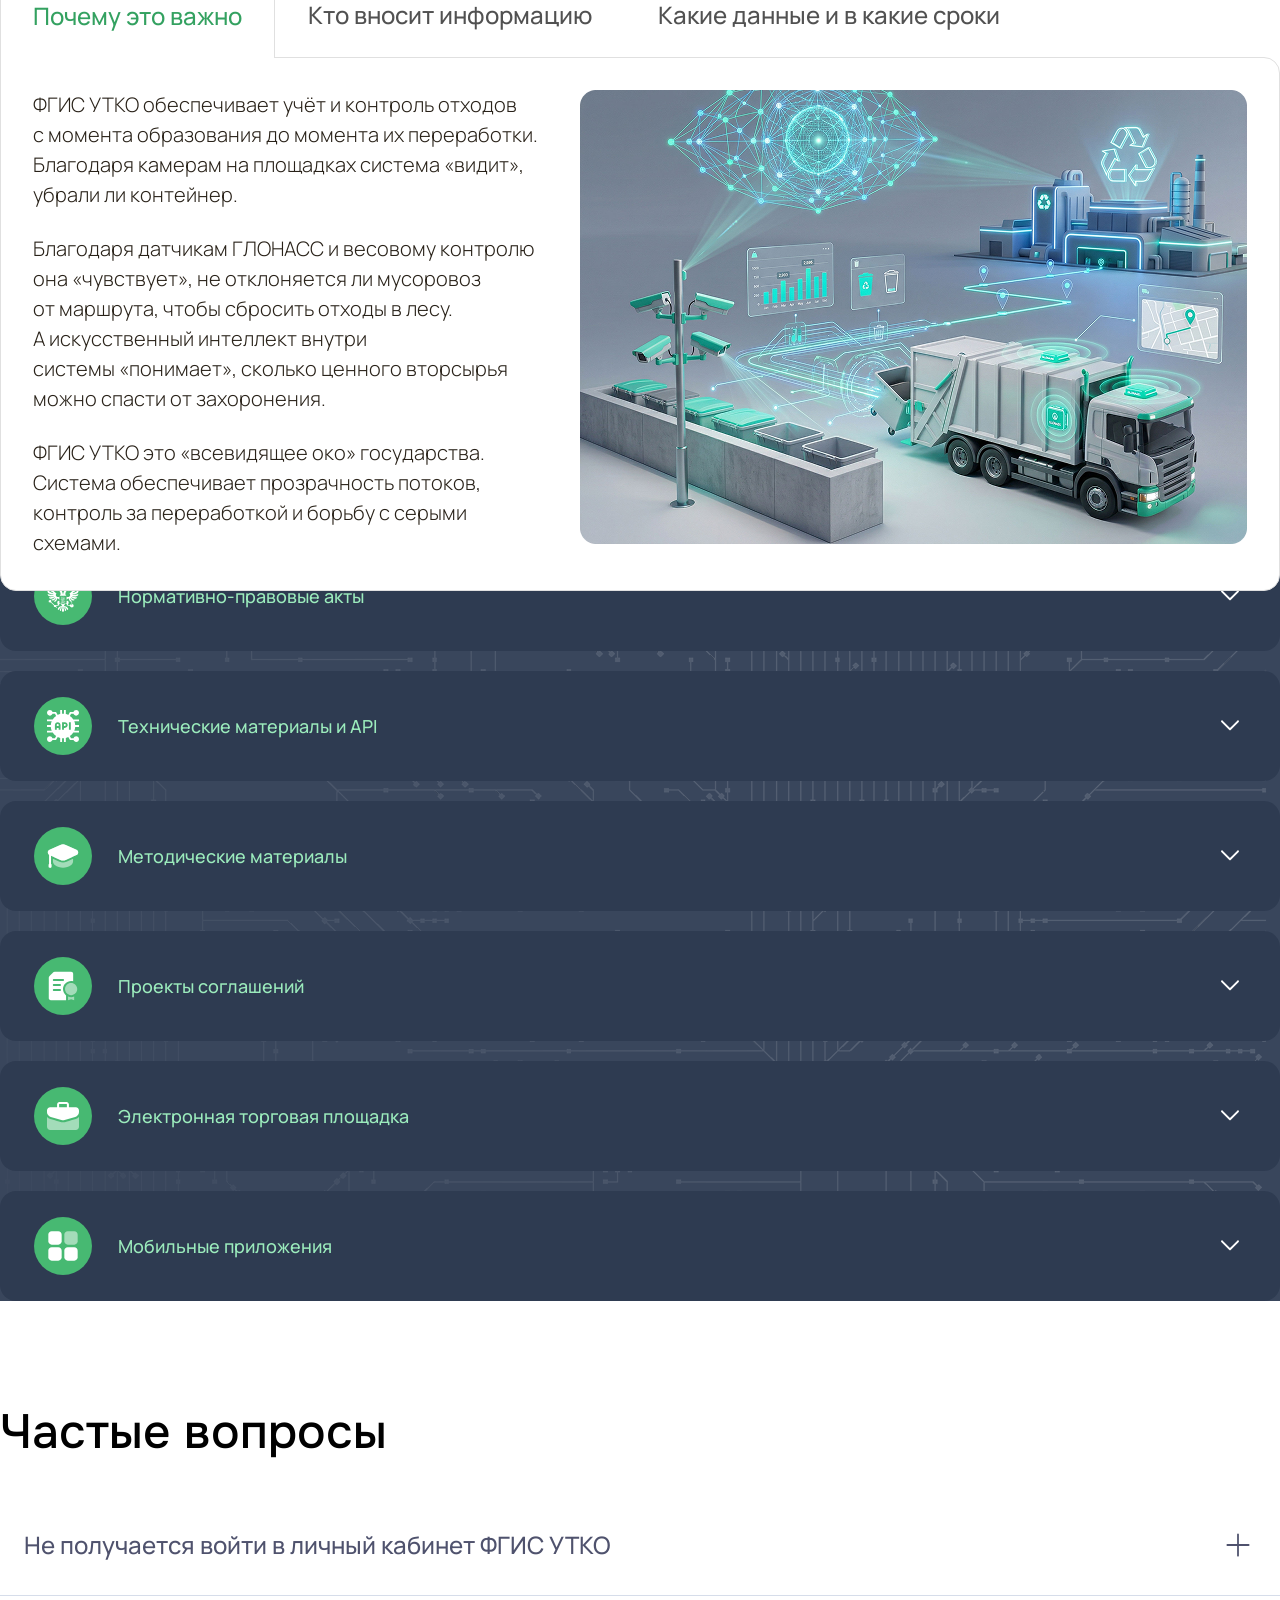
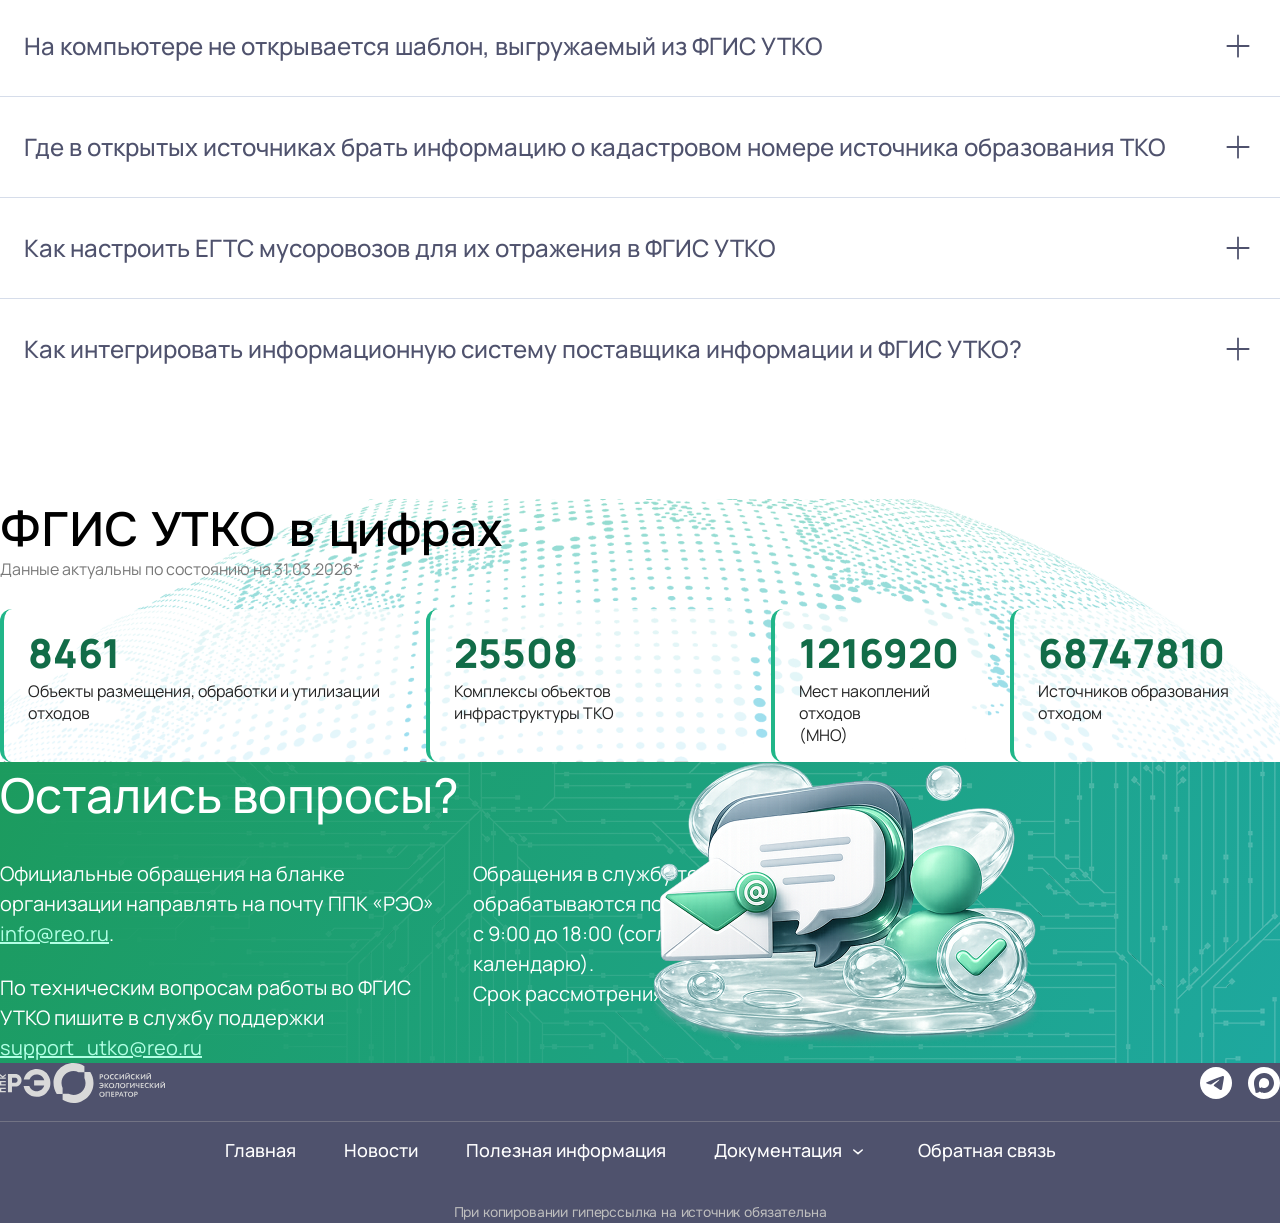
==== commit 90221a92: "second commit" ====
--- a/index.html
+++ b/index.html
@@ -1,11 +1,11 @@
 <!DOCTYPE html>
-<html lang="en">
+<html lang="ru">
 <head>
   <meta charset="UTF-8">
   <meta name="viewport" content="width=device-width, initial-scale=1.0">
   <link rel="stylesheet" href="reset.css">
   <link rel="stylesheet" href="styles.css">
-  <title>Document</title>
+  <title>UTKO</title>
 </head>
 <body>
 
@@ -24,22 +24,33 @@
 
         <div class="right_block">
           <a href="" class="map_button">Карта объектов ФГИС УТКО</a>
+          <a href="" class="map_button mobile_map"><img src="icons/marker.svg" alt=""></a>
           <a href="" class="user_button">
             <img src="icons/user.svg" alt="">
-            Личный кабинет
+            <span class="user_button-text">
+              Личный кабинет
+            </span>
           </a>
           <button class="visibility_button"><img src="icons/glasses.svg" alt=""></button>
+          <button class="visibility_button small_button"><img src="icons/glassesTwo.svg" alt=""></button>
         </div>
       </div>
 
       <div class="nav_bar">
 
         <div class="menu_list">
-          <a href="" class="menu_item">Главная</a>
-          <a href="" class="menu_item">Новости</a>
+          <a href="index.html" class="menu_item">Главная</a>
+          <a href="news.html" class="menu_item">Новости</a>
           <a href="" class="menu_item">Полезная информация</a>
-          <a href="" class="menu_item">Документация <img src="icons/dropArrow.svg" alt=""></a>
+          <a href="docs.html" class="menu_item">Документация <img src="icons/dropArrow.svg" alt=""></a>
           <a href="" class="menu_item">Обратная связь</a>
+        </div>
+
+        <div class="nav_bar-compact">
+          <button class="nav_bar-compact-btn">
+            <img src="icons/menu.svg" alt="Иконка меню" class="nav_bar-compact-img">
+            Меню
+          </button>
         </div>
 
         <div class="status_info">
@@ -53,8 +64,9 @@
 
     <div class="info_block">
       <h1>ФГИС УТКО</h1>
-      <p class="info_subtitle">является единственным источником достоверных данных о текущем <br> и перспективном состоянии отрасли на федеральном уровне. <br> <br> Это единая цифровая среда для учёта, контроля и сопровождения <br> процессов обращения с ТКО </p>
-
+      <p class="info_subtitle">является единственным источником достоверных данных о текущем и перспективном состоянии отрасли на федеральном уровне.
+      <p class="info_subtitle">Это единая цифровая среда для учёта, контроля и сопровождения процессов обращения с ТКО</p>
+      
       <div class="info_button_container">
         <a href="" class="info_map_button">Карта фгис утко</a>
         <a href="" class="info_user_button">Личный кабинет</a>
@@ -72,76 +84,90 @@
 
     <section class="news_section">
 
-    <div class="head_container">
-      <h2>Новости</h2>
-      <a href="" class="all_news_button">Все новости <img src="icons/arrowNext.svg" alt=""></a>
-    </div>
-
-    <div class="news_block">
-      
-      <div class="news_nav">
-        <button class="news_button" id="all_news">
-          Все новости
-        </button>
-        <button class="news_button" id="updates">
-          Обновление ФГИС УТКО
-        </button>
-        <button class="news_button" id="laws">
-          Законодательство
-        </button>
-      </div>
-
-      <div class="news_content">
-
-        <div class="main_news_content">
-          <div class="main_news_image_section">
-            <img src="images/newsImg.png" alt="" class="news_image">
-            <div class="main_news_container">
-              <div class="main_news_head">
-                Обновление ФГИС УТКО: расширена аналитика, добавлены <br> рейтинги МНО и новые функции мониторинга
-              </div>
+      <div class="head_container">
+        <h2>Новости</h2>
+        <a href="news.html" class="all_news_button">Все новости <img src="icons/arrowNext.svg" alt=""></a>
+      </div>
+
+      <div class="news_block">
+        
+        <div class="news_nav">
+          <button class="news_button" id="all_news">
+            Все новости
+          </button>
+          <button class="news_button" id="updates">
+            Обновление ФГИС УТКО
+          </button>
+          <button class="news_button" id="laws">
+            Законодательство
+          </button>
+        </div>
+
+        <div class="news_content">
+
+          <div class="main_news_content">
+            <div class="main_news_image_section">
+              <a href="news.html"><img src="images/newsImg.png" alt="" class="news_image"></a>
+              <div class="main_news_container">
+                <a href="" class="news_head">
+                  Обновление ФГИС УТКО: расширена аналитика, добавлены <br> рейтинги МНО и новые функции мониторинга
+                </a>
+                <p class="news_text">
+                  Внедрены обновления, направленные на развитие аналитических инструментов и мониторинга инфраструктуры.
+                </p>
+                <div class="date_line">
+                  <span class="date">17 марта 2026</span>
+                  <span class="tags">#Обновление функционала ФГИС УТКО</span>
+                </div>
+              </div>
+            </div>
+          </div>
+            
+          <div class="news_list">
+
+            <div class="news_container">
+              <a href="" class="news_head">
+                Обновление ФГИС УТКО: расширена аналитика, добавлены рейтинги МНО и новые функции мониторинга
+              </a>
               <p class="news_text">
-                Внедрены обновления, направленные на развитие аналитических инструментов и мониторинга инфраструктуры.
+                Внедрены обновления, направленные на развитие аналитических инструментов и мониторинга инфраструктуры. Добавлены новые вкладки в дашборде субъекта, реализован рейтинг мест накопления отходов с учетом графиков вывоза, а также расширены возможности работы с картами, территориальными схемами и транспортом.
               </p>
               <div class="date_line">
                 <span class="date">17 марта 2026</span>
                 <span class="tags">#Обновление функционала ФГИС УТКО</span>
               </div>
             </div>
-          </div>
-        </div>
-          
-        <div class="news_list">
-          <div class="news_container">
-            <div class="news_head">
-              Обновление ФГИС УТКО: расширена аналитика, добавлены рейтинги МНО и новые функции мониторинга
-            </div>
-            <p class="news_text">
-              Внедрены обновления, направленные на развитие аналитических инструментов и мониторинга инфраструктуры. Добавлены новые вкладки в дашборде субъекта, реализован рейтинг мест накопления отходов с учетом графиков вывоза, а также расширены возможности работы с картами, территориальными схемами и транспортом.
-            </p>
-            <div class="date_line">
-              <span class="date">17 марта 2026</span>
-              <span class="tags">#Обновление функционала ФГИС УТКО</span>
-            </div>
-          </div>
-
-          <div class="news_container">
-            <div class="news_head">
-              Расширен расчет балансовых показателей и доработаны функции для всех ролей пользователей
-            </div>
-            <p class="news_text">
-              Во ФГИС УТКО внедрены изменения, затрагивающие расчет плановых балансовых показателей, работу со схемами потоков и функциональность для различных категорий пользователей. 
-            </p>
-            <div class="date_line">
-              <span class="date">11 февраля 2026</span>
-              <span class="tags">#Обновление функционала ФГИС УТКО</span>
-            </div>
-          </div>
-        </div>
-
-      </div>
-
-    </div>
+
+            <div class="news_container">
+              <a href="" class="news_head">
+                Обновление ФГИС УТКО: расширена аналитика, добавлены рейтинги МНО и новые функции мониторинга
+              </a>
+              <p class="news_text">
+                Внедрены обновления, направленные на развитие аналитических инструментов и мониторинга инфраструктуры. Добавлены новые вкладки в дашборде субъекта, реализован рейтинг мест накопления отходов с учетом графиков вывоза, а также расширены возможности работы с картами, территориальными схемами и транспортом.
+              </p>
+              <div class="date_line">
+                <span class="date">17 марта 2026</span>
+                <span class="tags">#Обновление функционала ФГИС УТКО</span>
+              </div>
+            </div>
+
+            <div class="news_container">
+              <a href="" class="news_head">
+                Расширен расчет балансовых показателей и доработаны функции для всех ролей пользователей
+              </a>
+              <p class="news_text">
+                Во ФГИС УТКО внедрены изменения, затрагивающие расчет плановых балансовых показателей, работу со схемами потоков и функциональность для различных категорий пользователей. 
+              </p>
+              <div class="date_line">
+                <span class="date">11 февраля 2026</span>
+                <span class="tags">#Обновление функционала ФГИС УТКО</span>
+              </div>
+            </div>
+          </div>
+
+        </div>
+
+      </div>
 
     </section>
 
@@ -154,31 +180,47 @@
           <button class="information_button active" id="info_why">
             Почему это важно
           </button>
-          <button class="information_button" id="info_who">
+          <button class="information_button second_button" id="info_who">
             Кто вносит информацию
           </button>
-          <button class="information_button" id="info_when">
+          <button class="information_button third_button" id="info_when">
             Какие данные и в какие сроки
           </button>
         </div>
 
         <div class="information_content active" id="info_content_why">
-          <p class="information_text">
-            ФГИС УТКО обеспечивает учёт и контроль отходов с момента  образования до момента их переработки. Благодаря  камерам на площадках система «видит», убрали ли контейнер. <br> <br> Благодаря датчикам ГЛОНАСС и весовому контролю она «чувствует», не отклоняется ли мусоровоз от маршрута, чтобы сбросить отходы в лесу. А искусственный интеллект внутри системы «понимает», сколько ценного вторсырья можно спасти от захоронения. <br> <br> ФГИС УТКО это «всевидящее око» государства. Система обеспечивает прозрачность потоков, контроль за переработкой и борьбу с серыми схемами.
-          </p>
+          <div class="information_text-block">
+            <p class="information_text">
+              ФГИС УТКО обеспечивает учёт и контроль отходов с момента  образования до момента их переработки. Благодаря  камерам на площадках система «видит», убрали ли контейнер. 
+            </p>
+            <p class="information_text">Благодаря датчикам ГЛОНАСС и весовому контролю она «чувствует», не отклоняется ли мусоровоз от маршрута, чтобы сбросить отходы в лесу. А искусственный интеллект внутри системы «понимает», сколько ценного вторсырья можно спасти от захоронения.</p>
+            <p class="information_text">ФГИС УТКО это «всевидящее око» государства. Система обеспечивает прозрачность потоков, контроль за переработкой и борьбу с серыми схемами.</p>
+          </div>
           <img src="images/infoImg.png" alt="">
         </div>
 
         <div class="information_content" id="info_content_who">
-          <p class="information_text">
-            Что-то прикольное тут написано!
-          </p>
+          <div class="information_text-block">
+            <p class="information_text">
+              ФГИС УТКО обеспечивает учёт и контроль отходов с момента  образования до момента их переработки. Благодаря  камерам на площадках система «видит», убрали ли контейнер. 
+            </p>
+            <p class="information_text">Благодаря датчикам ГЛОНАСС и весовому контролю она «чувствует», не отклоняется ли мусоровоз от маршрута, чтобы сбросить отходы в лесу. А искусственный интеллект внутри системы «понимает», сколько ценного вторсырья можно спасти от захоронения.</p>
+            <p class="information_text">ФГИС УТКО это «всевидящее око» государства. Система обеспечивает прозрачность потоков, контроль за переработкой и борьбу с серыми схемами.</p>
+          </div>
           <img src="" alt="Какая-то картиночка">
         </div>
         <div class="information_content" id="info_content_when">
-          <p class="information_text">
-            Что-то прикольное тут написано!
-          </p>
+          <div class="information_text-block">
+            <p class="information_text">
+              ФГИС УТКО обеспечивает учёт и контроль отходов с момента  образования до момента их переработки. Благодаря  камерам на площадках система «видит», убрали ли контейнер. 
+            </p>
+            <p class="information_text">
+              Благодаря датчикам ГЛОНАСС и весовому контролю она «чувствует», не отклоняется ли мусоровоз от маршрута, чтобы сбросить отходы в лесу. А искусственный интеллект внутри системы «понимает», сколько ценного вторсырья можно спасти от захоронения.
+            </p>
+            <p class="information_text">
+              ФГИС УТКО это «всевидящее око» государства. Система обеспечивает прозрачность потоков, контроль за переработкой и борьбу с серыми схемами.
+            </p>
+          </div>
           <img src="" alt="Какая-то картиночка">
         </div>
 
@@ -188,44 +230,187 @@
     <!--Documentation-->
 
     <section class="documentation_section">
+
       <div class="head_container">
-          <h2 class="documentation_head_name">Документация</h2>
-          <p class="documentation_head_text">
+        <h2 class="documentation_head-name">Документация</h2>
+        <div class="documentation_head-right">
+          <p class="documentation_head-text">
             Состав сведений, порядок и периодичность их размещения во ФГИС УТКО различаются в зависимости от роли участника. Документация распределена с учетом установленных задач и зон ответственности
           </p>
-      </div>
+        </div>
+      </div>
+
       <div class="documentation_list">
-        <button class="documentation_button">
-          <img src="" alt="">
-          Нормативно-правовые акты
-          <img src="" alt="">
-        </button>
-        <button class="documentation_button">
-          <img src="" alt="">
-          Технические материалы и API
-          <img src="" alt="">
-        </button>
-        <button class="documentation_button">
-          <img src="" alt="">
-          Методические материалы
-          <img src="" alt="">
-        </button>
-        <button class="documentation_button">
-          <img src="" alt="">
-          Проекты соглашений
-          <img src="" alt="">
-        </button>
-        <button class="documentation_button">
-          <img src="" alt="">
-          Электронная торговая площадка
-          <img src="" alt="">
-        </button>
-        <button class="documentation_button">
-          <img src="" alt="">
-          Мобильные приложения
-          <img src="" alt="">
-        </button>
-      </div>
+
+        <div class="documentation_item">
+          <button class="documentation_button">
+            <div class="documentation_button-left_side">
+              <img src="icons/docOne.svg" alt="">
+              Нормативно-правовые акты
+            </div>
+            <img src="icons/dropArrowWhite.svg" alt="" class="doc_close-arrow">
+            <img src="icons/arrowWhiteUp.svg" alt="" class="doc_open-arrow">
+          </button>
+  
+          <div class="documentation_container">
+            <p class="documentation_text">Перечень актуальных нормативно-правовых документов, регулирующих работу системы. Для каждого НПА доступна ссылка на скачивание архива с полным текстом документов</p>
+            <div class="documentation_documents-container">
+              <div class="documentation_main-docs">
+                <div class="main_doc-container">
+                  <img src="icons/fileIcon.svg" alt="Файл">
+                  <a href="">Какой-то файл</a>
+                </div>
+                <div class="main_doc-container">
+                  <img src="icons/fileIcon.svg" alt="Файл">
+                  <a href="">Какой-то файл</a>
+                </div>
+              </div>
+              <a href="" class="all_docs-button">Все документы</a>
+            </div>
+          </div>
+        </div>
+
+        <div class="documentation_item">
+          <button class="documentation_button">
+            <div class="documentation_button-left_side">
+              <img src="icons/docTwo.svg" alt="">
+              Технические материалы и API
+            </div>
+            <img src="icons/dropArrowWhite.svg" alt="" class="doc_close-arrow">
+            <img src="icons/arrowWhiteUp.svg" alt="" class="doc_open-arrow">
+          </button>
+  
+          <div class="documentation_container">
+            <p class="documentation_text">Здесь написано что-то невероятно умное!</p>
+            <div class="documentation_documents-container">
+              <div class="documentation_main-docs">
+                <div class="main_doc-container">
+                  <img src="icons/fileIcon.svg" alt="Файл">
+                  <a href="">Какой-то файл</a>
+                </div>
+                <div class="main_doc-container">
+                  <img src="icons/fileIcon.svg" alt="Файл">
+                  <a href="">Какой-то файл</a>
+                </div>
+              </div>
+              <a href="" class="all_docs-button">Все документы</a>
+            </div>
+          </div>
+        </div>
+
+        <div class="documentation_item">
+          <button class="documentation_button">
+            <div class="documentation_button-left_side">
+              <img src="icons/docThree.svg" alt="">
+              Методические материалы
+            </div>
+            <img src="icons/dropArrowWhite.svg" alt="" class="doc_close-arrow">
+            <img src="icons/arrowWhiteUp.svg" alt="" class="doc_open-arrow">
+          </button>
+            <div class="documentation_container">
+            <p class="documentation_text">Здесь написано что-то невероятно умное!</p>
+            <div class="documentation_documents-container">
+              <div class="documentation_main-docs">
+                <div class="main_doc-container">
+                  <img src="icons/fileIcon.svg" alt="Файл">
+                  <a href="">Какой-то файл</a>
+                </div>
+                <div class="main_doc-container">
+                  <img src="icons/fileIcon.svg" alt="Файл">
+                  <a href="">Какой-то файл</a>
+                </div>
+              </div>
+              <a href="" class="all_docs-button">Все документы</a>
+            </div>
+          </div>
+        </div>
+
+        <div class="documentation_item">
+          <button class="documentation_button">
+            <div class="documentation_button-left_side">
+              <img src="icons/docFour.svg" alt="">
+              Проекты соглашений
+            </div>
+            <img src="icons/dropArrowWhite.svg" alt="" class="doc_close-arrow">
+            <img src="icons/arrowWhiteUp.svg" alt="" class="doc_open-arrow">
+          </button>
+  
+          <div class="documentation_container">
+            <p class="documentation_text">Здесь написано что-то невероятно умное!</p>
+            <div class="documentation_documents-container">
+              <div class="documentation_main-docs">
+                <div class="main_doc-container">
+                  <img src="icons/fileIcon.svg" alt="Файл">
+                  <a href="">Какой-то файл</a>
+                </div>
+                <div class="main_doc-container">
+                  <img src="icons/fileIcon.svg" alt="Файл">
+                  <a href="">Какой-то файл</a>
+                </div>
+              </div>
+              <a href="" class="all_docs-button">Все документы</a>
+            </div>
+          </div>
+        </div>
+
+        <div class="documentation_item">
+          <button class="documentation_button">
+            <div class="documentation_button-left_side">
+              <img src="icons/docFive.svg" alt="">
+              Электронная торговая площадка
+            </div>
+            <img src="icons/dropArrowWhite.svg" alt="" class="doc_close-arrow">
+            <img src="icons/arrowWhiteUp.svg" alt="" class="doc_open-arrow">
+          </button>
+  
+          <div class="documentation_container">
+            <p class="documentation_text">Здесь написано что-то невероятно умное!</p>
+            <div class="documentation_documents-container">
+              <div class="documentation_main-docs">
+                <div class="main_doc-container">
+                  <img src="icons/fileIcon.svg" alt="Файл">
+                  <a href="">Какой-то файл</a>
+                </div>
+                <div class="main_doc-container">
+                  <img src="icons/fileIcon.svg" alt="Файл">
+                  <a href="">Какой-то файл</a>
+                </div>
+              </div>
+              <a href="" class="all_docs-button">Все документы</a>
+            </div>
+          </div>
+        </div>
+
+        <div class="documentation_item">
+          <button class="documentation_button">
+            <div class="documentation_button-left_side">
+              <img src="icons/docSix.svg" alt="">
+              Мобильные приложения
+            </div>
+            <img src="icons/dropArrowWhite.svg" alt="" class="doc_close-arrow">
+            <img src="icons/arrowWhiteUp.svg" alt="" class="doc_open-arrow">
+          </button>
+  
+          <div class="documentation_container">
+            <p class="documentation_text">Здесь написано что-то невероятно умное!</p>
+            <div class="documentation_documents-container">
+              <div class="documentation_main-docs">
+                <div class="main_doc-container">
+                  <img src="icons/fileIcon.svg" alt="Файл">
+                  <a href="">Какой-то файл</a>
+                </div>
+                <div class="main_doc-container">
+                  <img src="icons/fileIcon.svg" alt="Файл">
+                  <a href="">Какой-то файл</a>
+                </div>
+              </div>
+              <a href="" class="all_docs-button">Все документы</a>
+            </div>
+          </div>
+        </div>
+
+      </div>
+
     </section>
 
     <!--FAQ-->
@@ -324,50 +509,23 @@
 
     <section class="contacts_section">
 
-      <h2>Остались вопросы?</h2>
-      <div class="form_container">
-        <form>
-          <div class="form_double-inputs">
-            <div class="form_content">
-              <label for="name" class="form_name">Имя и фамилия <span class="required_star">*</span></label>
-              <input for="name" type="text" id="name" name="user_name" required class="input_container">
-            </div>
-            <div class="form_content">
-              <label for="email" class="form_name">Email <span class="required_star">*</span></label>
-              <input type="text" id="email" for="email" name="email" required class="input_container">
-            </div>
-          </div>
-          <div class="form_content">
-            <label for="company">Компания и ИНН <span class="required_star">*</span></label>
-            <input for="company" type="text" id="company_name" name="company" required class="input_container">
-          </div>
-          <div class="form_content">
-            <label for="theme">Выберите тему вопроса <span class="required_star">*</span></label>
-            <select for="theme" id="theme" name="theme_question" required class="input_container theme_selector">
-              <option value="" selected disabled hidden class="">Не выбрано</option>
-              <option value="purpose">Задача организации</option>
-              <option value="location">Местонахождение пунктов</option>
-              <option value="else">Другое</option>
-            </select>
-          </div>
-          <div class="form_content">
-            <label for="text">Текст обращения <span class="required_star">*</span></label>
-            <textarea name="form_text" id="form_text" required class="input_container" rows="1"></textarea>
-          </div>
-          <label class="file_upload-button">
-            <input type="file" style="display: none;" />
-            <img src="icons/attachedFile.svg" alt="">
-            Прикрепить файл(ы)
-          </label>
-          <div class="form_checkbox">
-            <input type="checkbox" id="agree" name="agree" value="yes" class="checkbox_option" required>
-            <label class="checkbox_text">Я подтверждаю ознакомление с <a href="" class="policy_link">Политикой обработки <br> персональных данных</a> и даю <a href="" class="policy_link">Согласие на обработку моих <br> персональных данных</a>.</label>
-          </div>
-          <button type="submit" class="form_submit_button">
-            ПОДАТЬ ЗАЯВКУ В ПОДДЕРЖКУ
-          </button>
-        </form>
-      </div>
+      <div class="contacts_container">
+        <h2>Остались вопросы?</h2>
+        <div class="contacts_text">
+          <div class="contacts_text-left">
+            <p class="contacts_text-left-line">
+              Официальные обращения на бланке организации направлять на почту ППК «РЭО» <a href="">info@reo.ru</a>.
+            </p>
+            <p class="contacts_text-left-line">
+              По техническим вопросам работы во ФГИС УТКО пишите в службу поддержки <a href="">support_utko@reo.ru</a>
+            </p>
+          </div>
+          <p class="contacts_text-right">Обращения в службу технической поддержки обрабатываются по рабочим дням ППК «РЭО» с 9:00 до 18:00 (согласно производственному календарю). <br> Срок рассмотрения — до 3 рабочих дней.</p>
+        </div>
+      </div>
+
+
+      <img src="images/contactsImage.png" alt="Контакты">
 
     </section>
 
@@ -386,10 +544,10 @@
       </div>
       <div class="footer_nav">
         <div class="nav_list">
-          <a href="" class="footer_nav_button">Главная</a>
-          <a href="" class="footer_nav_button">Новости</a>
+          <a href="index.html" class="footer_nav_button">Главная</a>
+          <a href="news.html" class="footer_nav_button">Новости</a>
           <a href="" class="footer_nav_button">Полезная информация</a>
-          <a href="" class="footer_nav_button">Документация <img src="icons/dropArrowWhite.svg" alt=""></a>
+          <a href="docs.html" class="footer_nav_button">Документация <img src="icons/dropArrowWhiteDoc.svg" alt=""></a>
           <a href="" class="footer_nav_button">Обратная связь</a>
         </div>
         <span class="warning_text">При копировании гиперссылка на источник обязательна</span>
--- a/styles.css
+++ b/styles.css
@@ -1,4 +1,9 @@
-/* MAIN STYLES*/
+/* MAIN STYLES */
+
+:root {
+  --fluid-padding-x: clamp(1rem, calc(1rem + (15rem - 1rem) * ((100vw - 1200px) / (1920px - 1200px))), 15rem);
+}
+
 html {
   font-size: 16px;
 }
@@ -28,13 +33,13 @@
 }
 
 @font-face {
+  font-family: Manrope-Regular;
+  src: url(fonts/Manrope-Regular.ttf);
+}
+
+@font-face {
   font-family: Onest-Medium;
   src: url(fonts/Onest-Medium.ttf);
-}
-
-@font-face {
-  font-family: Manrope-Regular;
-  src: url(fonts/Manrope-Regular.ttf);
 }
 
 @font-face {
@@ -77,16 +82,29 @@
   src: url(fonts/Onest-Regular.ttf);
 }
 
+/* FIXED HEADER */
+
+header {
+  position: fixed;
+  top: 0;
+  left: 0;
+  right: 0;
+  width: 100%;
+  z-index: 9999;
+  padding: 1rem var(--fluid-padding-x) 0px;
+  background-color: #f0fbf3;
+}
+
 /* HEADER-HERO */
 
 .header_hero {
   width: 100%;
-  padding-left: clamp(1rem, 10vw, 15rem);
-  padding-right: clamp(1rem, 10vw, 15rem);
-  padding-top: 1.4rem;
-  padding-bottom: 98px;
+  margin: 0 auto;
+  padding-top: 10rem;
+  padding-bottom: 2.5rem;
+  padding-left: var(--fluid-padding-x);
+  padding-right: var(--fluid-padding-x);
   position: relative;
-  width: auto;
   background-color: rgba(104, 213, 133, 0.1);
   background-image: url(images/backWave.png);
   background-size: cover;
@@ -95,6 +113,8 @@
 
 .info_block {
   margin-top: 5rem;
+  margin-bottom: 3.625rem;
+  max-width: 36.25rem;
 }
 
 .info_subtitle {
@@ -103,7 +123,7 @@
   letter-spacing: -2.5%;
   font-size: 1.125rem;
   color: #020202;
-  margin-bottom: 1.875rem
+  margin-bottom: 1.875rem;
 }
 
 .info_button_container {
@@ -113,10 +133,7 @@
 }
 
 .info_map_button {
-  padding-top: 1.25rem;
-  padding-bottom: 1.25rem;
-  padding-left: 2.5rem;
-  padding-right: 2.5rem;
+  padding: 1.25rem 2.5rem;
   background-color: #ffffff;
   border: 1px solid #c9c9c9;
   border-radius: 45px;
@@ -130,10 +147,7 @@
 }
 
 .info_user_button {
-  padding-top: 1.25rem;
-  padding-bottom: 1.25rem;
-  padding-left: 2.5rem;
-  padding-right: 2.5rem;
+  padding: 1.25rem 2.5rem;
   background-color: #47B972;
   border-radius: 33px;
   text-decoration: none;
@@ -151,11 +165,40 @@
 }
 
 .browser_image {
-  width: 100%;
+  max-width: 100%;
   width: auto;
+  height: auto;
   position: absolute;
   left: 47%;
   bottom: -1px;
+}
+
+.header_head {
+  margin-top: 1.5rem;
+  display: flex;
+  flex-direction: column;
+  gap: 1.5rem;
+}
+
+.breadcrumbs {
+  font-family: Manrope-Regular;
+  font-size: 0.8125rem;
+  line-height: 120%;
+  display: flex;
+  gap: 0.5rem;
+  color: #8d8d8d;
+}
+
+.breadcrumbs a {
+  color: #161c2d;
+  text-decoration: none;
+}
+
+.header_head h1 {
+  font-family: Onest-Medium;
+  font-size: 3.75rem;
+  letter-spacing: -2.5%;
+  color: #161c2d;
 }
 
 /* HEADER-TOP */
@@ -197,6 +240,10 @@
   text-decoration: none;
   color: #515151;
   margin-right: 1.5rem;
+}
+
+.mobile_map {
+  display: none;
 }
 
 .user_button {
@@ -223,7 +270,56 @@
 .visibility_button {
   padding-left: 1rem;
   margin-left: 1rem;
-  border-left: 1px solid rgba(211, 211, 211, 1);;
+  border-left: 1px solid rgba(211, 211, 211, 1);
+}
+
+.small_button {
+  display: none;
+}
+
+@media (max-width: 779px) {
+
+  .left_block img {
+    max-width: 109px;  
+    height: auto;
+  }
+
+  .map_button {
+    display: none;
+    margin-right: 0px;
+  }
+
+  .mobile_map {
+    display: flex;
+    padding: 0.5rem;
+    align-items: center;
+    justify-content: center;
+    margin-right: 1rem;
+    border: 0px;
+    width: 32px;
+    height: 32px;
+  }
+
+  .user_button-text {
+    display: none;
+  }
+
+  .user_button {
+    width: 32px;
+    height: 32px;
+  }
+
+  .visibility_button {
+    display: none;
+  }
+
+  .small_button {
+    display: flex;
+    margin-right: 1rem;
+    width: 32px;
+    height: 32px;
+  }
+
 }
 
 /* HEADER-BOTTOM */
@@ -244,10 +340,7 @@
 
 .menu_item {
   display: flex;
-  padding-left: 1.5rem;
-  padding-right: 1.5rem;
-  padding-top: 1rem;
-  padding-bottom: 1rem;
+  padding: 1rem 1.5rem;
   text-decoration: none;
   align-items: center;
   justify-content: center;
@@ -269,13 +362,173 @@
   text-align: center;
 }
 
+.nav_bar-compact {
+  display: none;
+  align-items: center;
+  gap: 1rem;
+}
+
+.nav_bar-compact-btn {
+  display: flex;
+  gap: 0.625rem;
+  background: none;
+  border: none;
+  cursor: pointer;
+  font-family: Manrope-Medium;
+  font-size: 1.13rem;
+  color: #4f526d;
+  padding: 0;
+}
+
+.nav_bar-compact-img {
+  width: 24px;
+  height: auto;
+  display: block;
+}
+
+body.menu-open {
+  overflow: hidden;
+  height: 100vh;
+}
+
+.mobile_menu {
+  position: fixed;
+  inset: 0;
+  z-index: 10000;
+  background: rgba(104, 213, 133, 1);
+  display: flex;
+  flex-direction: column;
+  padding: 1.5rem 2rem;
+  transform: translateY(100%);
+  transition: transform 0.4s cubic-bezier(0.4, 0, 0.2, 1);
+}
+
+.mobile_menu.active {
+  transform: translateY(0);
+}
+
+.mobile_menu-close {
+  align-self: flex-end;
+  background: none;
+  border: none;
+  cursor: pointer;
+  padding: 0.5rem;
+  margin-bottom: 2rem;
+}
+
+.mobile_menu-close img {
+  width: 28px;
+  height: 28px;
+  filter: brightness(0);
+}
+
+.mobile_menu-list {
+  display: flex;
+  flex-direction: column;
+  gap: 1.5rem;
+}
+
+.mobile_menu-link {
+  font-family: Manrope-Medium;
+  font-size: 1.5rem;
+  color: #020202;
+  text-decoration: none;
+  transition: opacity 0.2s;
+}
+
+.mobile_menu-link:hover {
+  opacity: 0.7;
+}
+
+/* 1200 HEAD ADAPTIVE */
+
+@media (max-width: 1200px) {
+  .nav_bar .menu_list {
+    display: none;
+  }
+
+  .nav_bar-compact {
+    display: flex;
+    line-height: 135%;
+    font-family: Manrope-Medium;
+    font-size: 1.125rem;
+    padding: 1rem 0px;
+  }
+
+  .nav_bar {
+    justify-content: space-between;
+    gap: 1.5rem;
+  }
+
+  .system_name {
+    display: none;
+  }
+
+  .info_block {
+    margin-top: 2rem;
+    display: flex;
+    flex-direction: column;
+    align-items: center;
+    justify-content: center;
+    margin-bottom: 27.6875rem;
+    position: relative;
+  }
+
+  .info_subtitle {
+    text-align: center;
+  }
+
+  .browser_image {
+    left: 50%;
+    transform: translate(-50%);
+  }
+}
+
+@media (max-width: 779px) {
+
+  .header_hero {
+    padding-top: 111px;
+  }
+
+  .nav_bar {
+    margin-top: 0.375rem;
+  }
+
+  .nav_bar-compact-btn {
+    font-size: 1rem;
+  }
+
+  .info_block h1 {
+    font-size: 2rem;
+  }
+
+  .info_block {
+    margin-bottom: 3.75rem;
+  }
+
+  .info_subtitle {
+    font-size: 1rem;
+  }
+
+  .info_button_container {
+    flex-direction: column;
+  }
+
+  .info_map_button {
+    width: 100%;
+  }
+
+  .browser_image {
+    display: none;
+  }
+}
+
 /* NEWS */
 
 .news_section {
   width: 100%;
-  margin-top: 5rem;
-  padding-left: clamp(1rem, 10vw, 15rem);
-  padding-right: clamp(1rem, 10vw, 15rem);
+  margin: 5rem auto 0;
+  padding: 0 var(--fluid-padding-x);
 }
 
 .head_container {
@@ -309,21 +562,11 @@
   font-family: Manrope-Medium;
   font-size: 0.875rem;
   line-height: 20px;
-  letter-spacing: 0%;
-  padding-left: 1rem;
-  padding-right: 1rem;
-  padding-top: 0.5rem;
-  padding-bottom: 0.5rem;
+  padding: 0.5rem 1rem;
   border: 1px solid #e6e6eb;
   border-radius: 39px;
 }
 
-/* .news_button.clicked {
-  border: 1px solid #ffffff;
-  background-color: #33a160;
-  color: #ffffff;
-} */
-
 .news_content {
   display: flex;
   gap: 1.5rem;
@@ -336,7 +579,6 @@
 
 .main_news_image_section {
   width: 100%;
-  width: auto;
   border-radius: 1rem;
   position: relative;
 }
@@ -390,9 +632,11 @@
   border-bottom: 1px solid rgba(0, 0, 0, 0.15);
 }
 
+.news_container:first-child {
+  display: none;
+}
+
 .news_container:last-child {
-  display: flex;
-  flex-direction: column;
   margin-bottom: 0px;
   padding-bottom: 0px;
   border-bottom: 0px;
@@ -401,16 +645,80 @@
 .news_head {
   font-family: Manrope-SemiBold;
   font-size: 1.25rem;
+  text-decoration: none;
   color: #020202;
+  transition: all 0.3s ease;
+}
+
+.news_head:hover {
+  color: #33a160;
+}
+
+@media (max-width: 1200px) {
+  .news_section {
+    margin-top: 2.5rem;
+  }
+
+  .news_content {
+    display: flex;
+    flex-direction: column;
+    justify-content: center;
+    align-items: center;
+    width: 100%;
+  }
+
+  .news_image {
+    max-width: 760px;
+    width: 100%;
+    height: auto;
+  }
+
+  .main_news_container {
+    display: none;
+  }
+
+  .news_container:first-child {
+    display: flex;
+  }
+
+}
+
+@media (max-width: 779px) {
+
+  .news_nav {
+    display: flex;
+    flex-wrap: nowrap;
+    overflow-x: auto;
+    overflow-y: hidden;
+    scroll-snap-type: x mandatory;
+    gap: 12px;
+    margin-bottom: 1.5rem;
+    -webkit-overflow-scrolling: touch; 
+    scrollbar-width: none;
+  }
+
+  .news_nav::-webkit-scrollbar {
+    display: none;
+  }
+
+  .news_button {
+    flex: 0 0 auto;
+    scroll-snap-align: start;
+    white-space: nowrap;
+  }
+
+  .news_nav.scrollable::after {
+    opacity: 1;
+  }
+
 }
 
 /* INFORMATION */
 
 .information_section {
   width: 100%;
-  padding-left: clamp(1rem, 10vw, 15rem);
-  padding-right: clamp(1rem, 10vw, 15rem);
-  margin-top: 6.25rem;
+  margin: 6.25rem auto 0;
+  padding: 0 var(--fluid-padding-x);
 }
 
 .information_block {
@@ -450,7 +758,7 @@
   border-bottom-right-radius: 0px;
   border-bottom: 0px;
   position: relative;
-  z-index: 2;
+  z-index: 3;
   margin-bottom: -2px;
 }
 
@@ -465,6 +773,8 @@
   padding: 2rem;
   gap: 2rem;
   transition: border-radius 0.3s ease;
+  position: relative;
+  z-index: 2;
 }
 
 .information_content.rounded-tl {
@@ -477,8 +787,14 @@
 }
 
 @keyframes fadeIn {
-  from { opacity: 0; transform: translateY(5px); }
-  to { opacity: 1; transform: translateY(0); }
+  from {
+    opacity: 0;
+    transform: translateY(5px);
+  }
+  to {
+    opacity: 1;
+    transform: translateY(0);
+  }
 }
 
 .information_text {
@@ -489,29 +805,448 @@
   line-height: 150%;
 }
 
+.information_text-block {
+  display: flex;
+  flex-direction: column;
+  gap: 1.5rem;
+}
+
 .information_content img {
   border-radius: 8px;
 }
 
+@media (max-width: 1200px) {
+
+  .information_button {
+    font-size: 1rem;
+    padding: 1.5rem calc(2rem + 12px);
+  }
+
+  .second_button {
+    padding: 1.5rem 1.8125rem;
+  }
+
+  .third_button {
+    padding: 1.5rem 0.6875rem;
+  }
+
+  .information_section .information_content.square-tr {
+    border-top-left-radius: 1rem;
+    border-top-right-radius: 0 !important;
+    border-bottom-right-radius: 1rem;
+    border-bottom-left-radius: 1rem;
+  }
+
+  .information_content {
+    flex-direction: column-reverse;
+  }
+
+  .information_text {
+    max-width: 100%;
+  }
+
+  .information_content img {
+    width: auto;
+  }
+
+}
+
+@media (max-width: 779px) {
+
+  h2 {
+    font-size: 2rem;
+  }
+
+  .information_nav {
+    display: flex;
+    flex-direction: row;
+    gap: 12px;
+  }
+  
+  .information_nav {
+    display: flex;
+    flex-wrap: nowrap;
+    overflow-x: auto;
+    overflow-y: hidden;
+    gap: 12px;
+    padding: 0.5rem 0;
+    -webkit-overflow-scrolling: touch;
+    scrollbar-width: none;
+    margin-bottom: 1.5rem;
+  }
+  
+  .information_nav::-webkit-scrollbar {
+    display: none;
+  }
+
+  .information_button {
+    font-family: Manrope-Medium;
+    font-size: 0.875rem;
+    line-height: 20px;
+    padding: 0.5rem 1rem;
+    border: 1px solid #e6e6eb;
+    border-radius: 39px;
+    background: transparent;
+    color: #515151;
+    white-space: nowrap;
+    flex: 0 0 auto;
+    border-bottom: 1px solid #e6e6eb;
+    margin-bottom: 0;
+    border-radius: 39px;
+    z-index: auto;
+    position: static;
+  }
+
+  .information_button.active {
+    background-color: #33a160;
+    border: 1px solid #33a160;
+    color: #ffffff;
+    border-radius: 39px;
+    border-bottom: 1px solid #33a160;
+    margin-bottom: 0;
+    box-shadow: none;
+  }
+
+  .information_content {
+    padding: 0rem;
+    border: 1px;
+    margin-bottom: 54px;
+  }
+
+  .information_content img {
+    max-width: 313px;
+  }
+  
+  .information_content.rounded-tl,
+  .information_content.square-tr {
+    border-radius: 1rem !important;
+  }
+}
+
 /* DOCUMENTATION */
 
 .documentation_section {
-  padding-left: clamp(1rem, 10vw, 15rem);
-  padding-right: clamp(1rem, 10vw, 15rem);
-}
-
-.documentation_head_name {
+  background-color: #39465C;
+  background-image: url(images/docBackground.png);
+  background-position: top right;
+  background-repeat: no-repeat;
+  width: 100%;
+  margin: -10.75rem auto 0;
+  padding: 16.4375rem var(--fluid-padding-x) 6.25rem;
+  position: relative;
+  z-index: 1;
+}
+
+.documentation_section .head_container {
+  display: flex;
+  align-items: flex-start;
+  justify-content: space-between;
+}
+
+.documentation_head-name {
   color: #ffffff;
+}
+
+.documentation_head-right {
+  display: flex;
+  flex-wrap: wrap;
+  max-width: 695px;
+  color: #ffffff;
+}
+
+.documentation_head-text {
+  font-family: Manrope-Regular;
+  font-size: 1.25rem;
+  line-height: 150%;
+}
+
+.documentation_list {
+  display: flex;
+  flex-direction: column;
+  gap: 1.25rem;
+  margin-top: 2rem;
+}
+
+.documentation_item {
+  background-color: #2E3B51;
+  border: 1px solid transparent;
+  border-radius: 16px;
+  transition: all 0.3s ease;
+}
+
+.documentation_item.active {
+  border-color: #67A27D;
+  box-shadow: 0 13px 28px 0 rgba(79, 146, 123, 0.1);
+}
+
+.documentation_button {
+  width: 100%;
+  display: flex;
+  align-items: center;
+  justify-content: space-between;
+  background: transparent;
+  border: 1px solid transparent;
+  border-radius: 16px;
+  padding: 1.5rem 2rem;
+  color: #9bebbc;
+  font-family: Manrope-Medium;
+  font-size: 1.125rem;
+  cursor: pointer;
+  text-align: left;
+  transition: all 0.3s ease;
+}
+
+.documentation_item:not(.active) .documentation_button:hover {
+  border-color: #67A27D;
+  box-shadow: 0 13px 28px 0 rgba(79, 146, 123, 0.1);
+}
+
+.documentation_button-left_side {
+  display: flex;
+  align-items: center;
+  gap: 1.625rem;
+}
+
+.doc_close-arrow,
+.doc_open-arrow {
+  width: 32px;
+  height: 32px;
+  transition: transform 0.3s ease;
+}
+
+.doc_open-arrow {
+  display: none;
+}
+
+.documentation_item.active .doc_close-arrow {
+  display: none;
+}
+
+.documentation_item.active .doc_open-arrow {
+  display: block;
+}
+
+.documentation_container {
+  display: none;
+  padding: 0 2rem 2rem;
+  animation: slideDown 0.3s ease;
+}
+
+.documentation_container.active {
+  display: block;
+}
+
+@keyframes slideDown {
+  from {
+    opacity: 0;
+    transform: translateY(-8px);
+  }
+  to {
+    opacity: 1;
+    transform: translateY(0);
+  }
+}
+
+.documentation_text {
+  font-family: Manrope-Light;
+  font-size: 1rem;
+  line-height: 150%;
+  color: #ffffff;
+  margin-top: -18px;
+  padding-left: 5.25rem;
+  padding-bottom: 1.625rem;
+  border-bottom: 2px dashed rgba(255, 255, 255, 0.5);
+}
+
+.documentation_documents-container {
+  display: flex;
+  flex-wrap: wrap;
+  justify-content: space-between;
+  padding-top: 1.625rem;
+}
+
+.documentation_main-docs {
+  display: flex;
+  flex-direction: row;
+  gap: 1rem;
+  align-items: center;
+  padding-left: 4.875rem;
+}
+
+.main_doc-container {
+  display: flex;
+  align-items: center;
+  padding: 0.25rem 0.5rem;
+  gap: 0.25rem;
+}
+
+.main_doc-container a {
+  font-family: Manrope-Medium;
+  font-size: 1rem;
+  color: #ffffff;
+  text-decoration: underline;
+}
+
+.all_docs-button {
+  display: inline-block;
+  font-family: Manrope-SemiBold;
+  font-size: 0.75rem;
+  background-color: #ffffff;
+  padding: 1rem;
+  border-radius: 104px;
+  color: #515151;
+  text-decoration: none;
+}
+
+@media (max-width: 1200px) {
+
+  .documentation_section .head_container {
+    display: flex;
+    flex-direction: column;
+    gap: 1.5rem;
+  }
+
+  .documentation_head-text {
+    font-size: 1rem;
+  }
+
+  .documentation_main-docs {
+    padding-left: 0px;
+  }
+
+  .documentation_documents-container {
+    display: flex;
+    flex-direction: column;
+    gap: 1rem;
+  }
+
+  .all_docs-button {
+    max-width: 137px;
+    align-items: center;
+    font-size: 0.875rem;
+  }
+
+}
+
+@media (max-width: 779px) {
+
+  .documentation_section {
+    margin-top: 0px;
+    padding-top: 2.5rem;
+  }
+
+  .documentation_head-text {
+    font-size: 0.75rem;
+  }
+
+  .documentation_button {
+    padding: 1rem;
+  }
+
+  .documentation_button-left_side img {
+    display: none;
+  }
+
+  .documentation_button-left_side {
+    font-size: 1rem;
+  }
+
+  .documentation_list {
+    gap: 0.5rem;
+  }
+
+  .documentation_container {
+    padding: 1rem;
+  }
+
+  .documentation_text {
+    padding: 0px;
+    padding-bottom: 1.625rem;
+  }
+
+  .doc_close-arrow {
+    width: 1rem;
+    height: 1rem;
+  }
+
+  .doc_open-arrow {
+    width: 1rem;
+    height: 1rem;
+  }
+
+  .documentation_main-docs {
+    align-items: flex-start;
+    flex-direction: column;
+  }
+
+  .all_docs-button {
+    padding: 0.5rem 1rem;
+  }
+
+}
+
+/* LIGHT DOCUMENTATION */
+
+.documentation_section--light {
+  background: transparent;
+  background-image: none;
+  margin: 0 auto;
+  padding: 0 var(--fluid-padding-x, 2rem);
+  margin-bottom: 2.5rem;
+}
+
+.documentation_section--light .documentation_item {
+  background-color: #ffffff;
+  border: 1px solid #e6e6eb;
+  border-radius: 16px;
+  transition: all 0.3s ease;
+}
+
+.documentation_section--light .documentation_item.active,
+.documentation_section--light .documentation_item:hover {
+  border-color: #67A27D;
+  box-shadow: 0 13px 28px 0 rgba(79, 146, 123, 0.1);
+}
+
+.documentation_section--light .documentation_button {
+  font-family: Manrope-SemiBold;
+  font-size: 1.5rem;
+  color: #515151;
+  border: none;
+}
+
+.documentation_section--light .documentation_text {
+  color: #374151;
+  border-bottom-color: rgba(0, 0, 0, 0.2);
+}
+
+.documentation_section--light .main_doc-container {
+  font-family: Manrope-Medium;
+  font-size: 1rem;
+  line-height: 150%;
+}
+
+.documentation_section--light .main_doc-container a {
+  color: #33a160;
+}
+
+.documentation_section--light .documentation_main-docs {
+  display: flex;
+  gap: 8.4375rem;
+}
+
+.documentation_main-docs-list {
+  display: flex;
+  flex-direction: column;
+  gap: 1rem;
 }
 
 /* FAQ */
 
 .faq_section {
   width: 100%;
-  padding-left: 15rem;
-  padding-right: 15rem;
-  margin-top: 6.25rem;
-  margin-bottom: 6.25rem;
+  margin: 6.25rem auto;
+  padding: 0 var(--fluid-padding-x);
 }
 
 .faq_section h2 {
@@ -591,11 +1326,11 @@
 
 .question_item.active .question_button {
   background: #fbfbfb;
-  border-bottom: 0px
+  border-bottom: 0px;
 }
 
 .question_item.active {
-  border-bottom: 0px
+  border-bottom: 0px;
 }
 
 .question_content {
@@ -628,30 +1363,29 @@
   max-height: 500px;
 }
 
-@media (max-width: 1200px) {
+@media (max-width: 779px) {
+  
   .faq_section {
-    padding-left: 2rem;
-    padding-right: 2rem;
-  }
-  
+    margin-top: 2.5rem;
+    margin-bottom: 2.5rem;
+  }
+
   .question_button {
-    padding: 1.25rem 1.5rem;
-    font-size: 1.1rem;
-  }
-  
-  .question_content p {
-    padding: 1.25rem 0;
     font-size: 1rem;
-  }
+    padding: 1rem 1.5rem;
+  }
+
 }
 
 /* STATISTICS */
 
 .statistics_section {
   width: 100%;
-  padding: 0 15rem;
+  margin: 0 auto;
+  padding: 0 var(--fluid-padding-x) 6.25rem;
   background-image: url(images/globeImg.png);
-  padding-bottom: 6.25rem;
+  background-repeat: no-repeat;
+  background-position: bottom;
 }
 
 .statistics_head {
@@ -674,7 +1408,7 @@
 }
 
 .statistics_content {
-  position: relative;  
+  position: relative;
   color: #21B689;
   display: flex;
   flex-direction: column;
@@ -702,18 +1436,52 @@
   color: #232323;
 }
 
+@media (max-width: 1200px) {
+  
+  .statistics_container {
+    align-items: center;
+    justify-content: center;
+    display: flex;
+    flex-wrap: wrap;
+    gap: 1.375rem;
+  }
+
+  .statistics_content {
+    flex: 0 0 47%;
+    box-sizing: border-box;
+  }
+}
+
+@media (max-width: 779px) {
+
+  .statistics_warning {
+    margin-top: 0.5rem;
+  }
+
+  .statistics_container {
+    flex-wrap: nowrap;
+    flex-direction: column;
+    align-items: flex-start;
+  }
+
+  .statistics_content {
+    max-width: 100%;
+    padding: 1rem 1.5rem;
+    width: 100%;
+  }
+
+}
+
 /* CONTACT SECTION */
 
 .contacts_section {
   width: 100%;
-  background-image: url(images/backgroundWires.png), linear-gradient(119deg, #1c9b5e 0%, #1ea89f 100%);
+  margin: 0 auto;
+  padding: 4.5625rem var(--fluid-padding-x);
+  background-image: url(images/contactBackground.png), linear-gradient(119deg, #1c9b5e 0%, #1ea89f 100%);
   background-position: top right;
   background-repeat: no-repeat;
-  padding: 4.375rem 41.25rem;
-  display: flex;
-  flex-direction: column;
-  justify-content: center;
-  align-items: center;
+  position: relative;
 }
 
 .contacts_section h2 {
@@ -722,168 +1490,73 @@
   margin-bottom: 2rem;
 }
 
-.form_container {
-  z-index: 2;
+.contacts_section img {
+  position: absolute;
+  bottom: 10px;
+  right: 225px;
+}
+
+.contacts_container {
   display: flex;
   flex-direction: column;
-  justify-content: center;
-  align-items: center;
+}
+
+.contacts_text {
+  display: flex;
+  gap: 1rem;
   width: 100%;
-  width: auto;
-  padding: 2rem;
-  background-color: #ffffff;
-  border-radius: 16px;
-}
-
-.form_double-inputs {
-  width: 100%;
-  display: flex;
-  gap: 1rem;
-  align-items: center;
-}
-
-.form_content {
-  flex: 1;
-  margin-bottom: 1rem;
   font-family: Manrope-Regular;
-  font-size: 0.75rem;
-  line-height: 120%;
-  color: #020202;
-}
-
-.input_container {
-  font-family: Manrope-Regular;
-  font-size: 0.8125rem;
-  color: #020202;
-  width: 100%;
-  padding: 12px;
-  background-color: #ffffff;
-  border: 1px solid #e6e6eb;
-  border-radius: 4px;
-  margin-top: 10px;
-}
-
-.required_star {
-  font-family: Inter-Regular;
-  color: #ff2323;
-}
-
-.file_upload-button {
-  max-width: fit-content;
-  width: 100%;
-  font-family: Inter-SemiBold;
-  font-size: 0.8125rem;
-  line-height: 120%;
-  color: #515151;
-  display: flex;
-  align-items: center;
-  gap: 0.5rem;
-}
-
-textarea {
-  resize: none;
-  overflow: hidden;
-  min-height: 5.5rem;
-  width: 100%;
-}
-
-select:invalid {
-  color: #8d8d8d;
-}
-
-select {
-  appearance: none;
-  background-image: url('icons/formArrow.svg');
-  background-repeat: no-repeat;
-  background-position-x: calc(100% - 12px);
-  background-position-y: center;
-}
-
-.theme_selector {
-  padding: 12px;
-
-}
-
-.form_checkbox {
-  display: flex;
-  align-items: flex-start;
-  gap: 0.5rem;
-  margin-top: 1rem;
-}
-
-.checkbox_option {
-  width: 1.25rem;
-  height: 1.25rem;
-}
-
-/* .checkbox_option {
-  position: absolute;
-  z-index: -1;
-  opacity: 0;
-}
-
-.checkbox_option+label {
-  display: inline-flex;
-  align-items: center;
-  user-select: none;
-}
-
-.checkbox_option+label::before {
-  content: '';
-  display: inline-block;
-  width: 1.25rem;
-  height: 1.25rem;
-  border: 1px solid #e6e6eb;
-  border-radius: 0.125rem;
-  margin-right: 0.5rem;
-  position: relative;
-} */
-
-.checkbox_text {
-  cursor: default;
-  font-family: Manrope-Regular;
-  line-height: 120%;
-  font-size: 0.75rem;
-  color: #020202;
-}
-
-input[type="checkbox"]:checked {
-  accent-color: #47B972;/
-}
-
-.policy_link {
-  color: #020202;
-  text-decoration: underline;
-}
-
-.form_submit_button {
-  background-color: #47B972;
-  font-family: Manrope-Bold;
-  font-size: 0.875rem;
-  margin-top: 1rem;
-  padding: 1.25rem 9.375rem;
+  font-size: 1.25rem;
+  line-height: 150%;
   color: #ffffff;
-  cursor: pointer;
-  border-radius: 95px;
-  transition: all 0.3s ease;
-}
-
-.form_submit_button:hover {
-  background-color: #33a160;
+}
+
+.contacts_text-left {
+  display: flex;
+  flex-direction: column;
+  gap: 1.5rem;
+  max-width: 457px;
+}
+
+.contacts_text-left a {
+  color: #B1FFE4;
+}
+
+.contacts_text-right {
+  max-width: 457px;
+}
+
+@media (max-width: 1200px) {
+
+  .contacts_section img {
+    display: none;
+  }
+
+  .contacts_text {
+    gap: 1.25rem;
+    flex-wrap: wrap;
+  }
+
+  .contacts_text-left {
+    flex: 0 0 46%;
+  }
+
+  .contacts_text-right {
+    flex: 0 0 46%;
+  }
+
 }
 
 /* FOOTER */
 
 .footer_container {
   width: 100%;
+  margin: 0 auto;
   display: flex;
   flex-direction: column;
   align-items: center;
   background-color: #4f526d;
-  padding-left: 15rem;
-  padding-right: 15rem;
-  padding-top: 5rem;
-  padding-bottom: 5rem;
+  padding: 5rem var(--fluid-padding-x);
 }
 
 .footer_head {
@@ -916,10 +1589,7 @@
 }
 
 .footer_nav_button {
-  padding-top: 1rem;
-  padding-bottom: 1rem;
-  padding-left: 1.5rem;
-  padding-right: 1.5rem;
+  padding: 1rem 1.5rem;
   font-family: Manrope-Medium;
   text-decoration: none;
   font-size: 1.125rem;
@@ -934,4 +1604,65 @@
   font-size: 0.875rem;
   line-height: 150%;
   letter-spacing: -0.16px;
+}
+
+@media (max-width: 1200px) {
+
+  .nav_list {
+    display: flex;
+    flex-direction: column;
+  }
+
+  .footer_nav_button img {
+    display: none;
+  }
+}
+
+@media (max-width: 779px) {
+  
+  .contacts_section img {
+    right: 1rem;
+    left: auto;
+    max-width: 45%;
+    height: auto;
+  }
+
+  .browser_image {
+    left: 50% !important;
+    transform: translateX(-50%) !important;
+    width: 100%;
+    max-width: 700px;
+  }
+
+  .main_news_container {
+    left: 1rem;
+    right: 1rem;
+    width: auto;
+  }
+
+  .documentation_main-docs {
+    padding-left: 0;
+    gap: 1rem;
+  }
+
+  .footer_nav,
+  .nav_list {
+    width: 100%;
+  }
+
+  .contacts_text {
+    flex-wrap: nowrap;
+    display: flex;
+    flex-direction: column;
+    font-size: 1rem;
+  }
+
+  .statistics_section {
+    background-image: none;
+    padding-bottom: 2.5rem;
+  }
+
+  .warning_text {
+    text-align: center;
+  }
 }
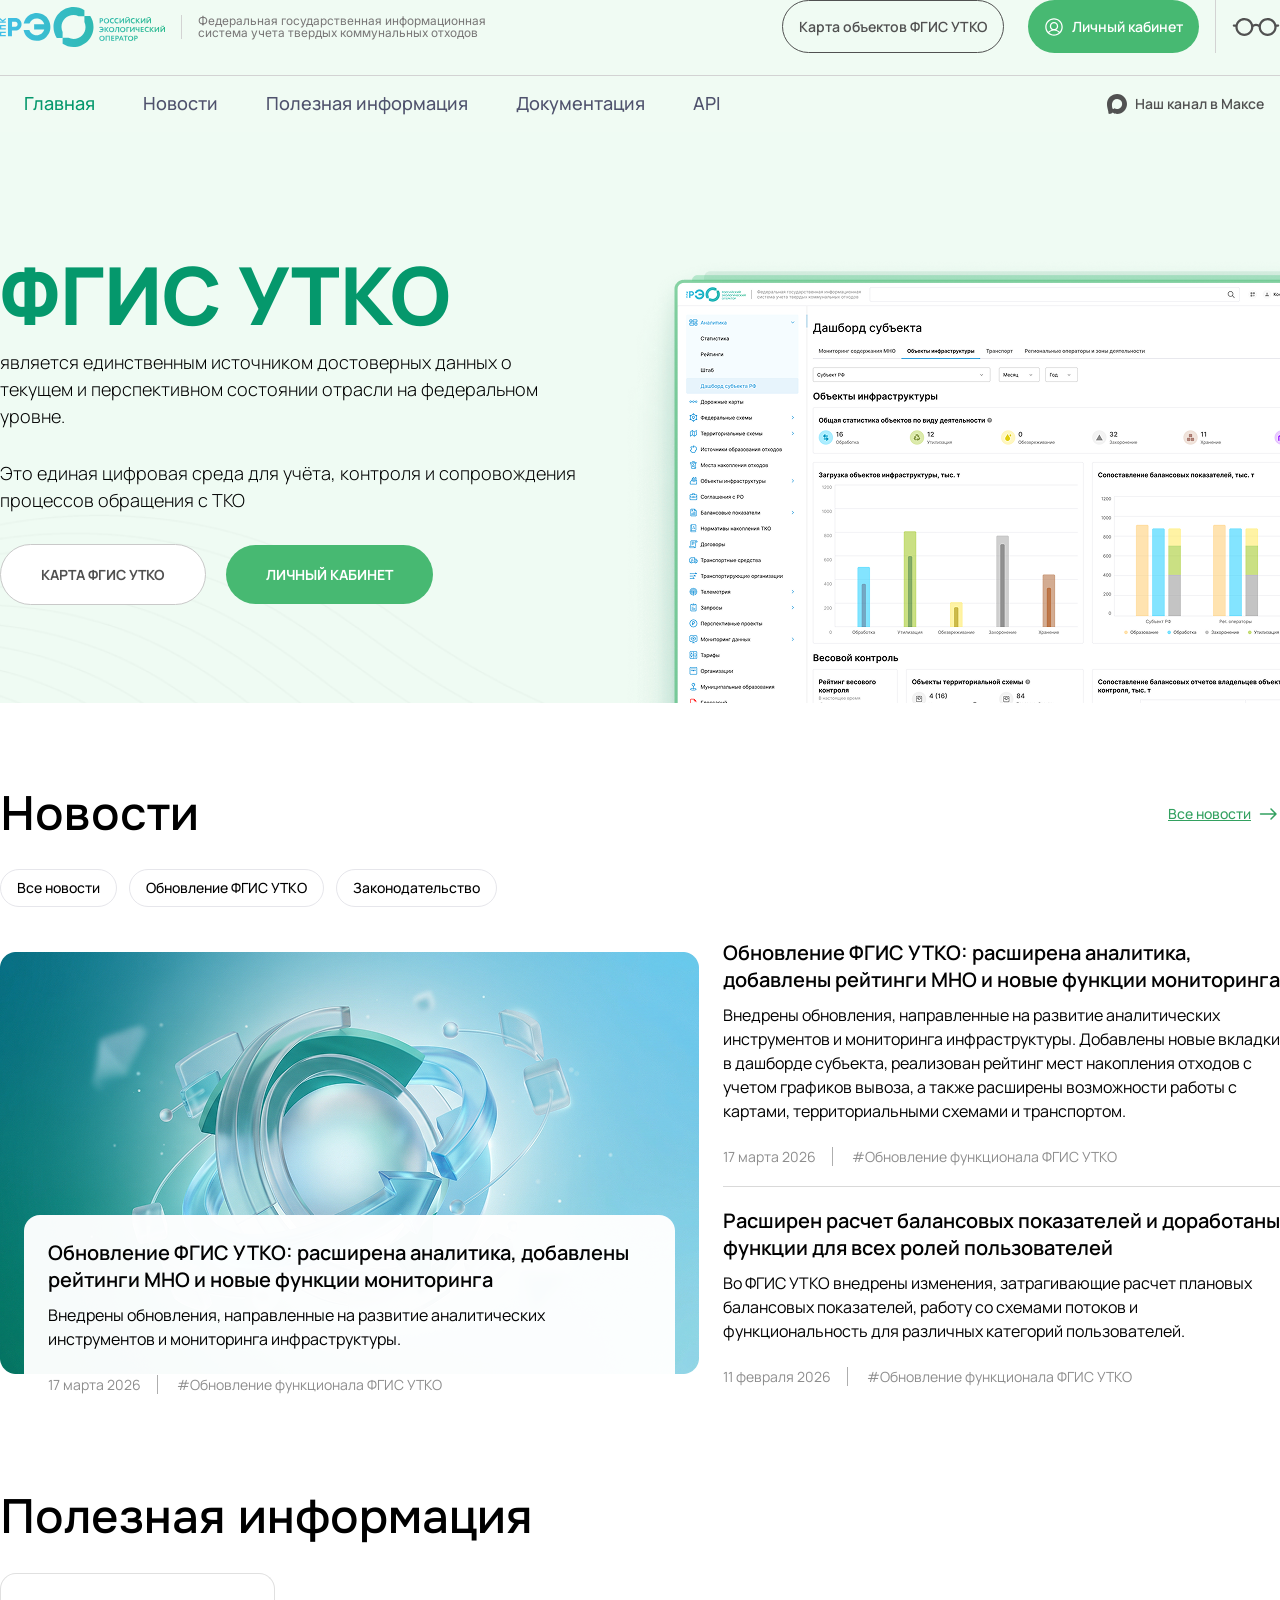
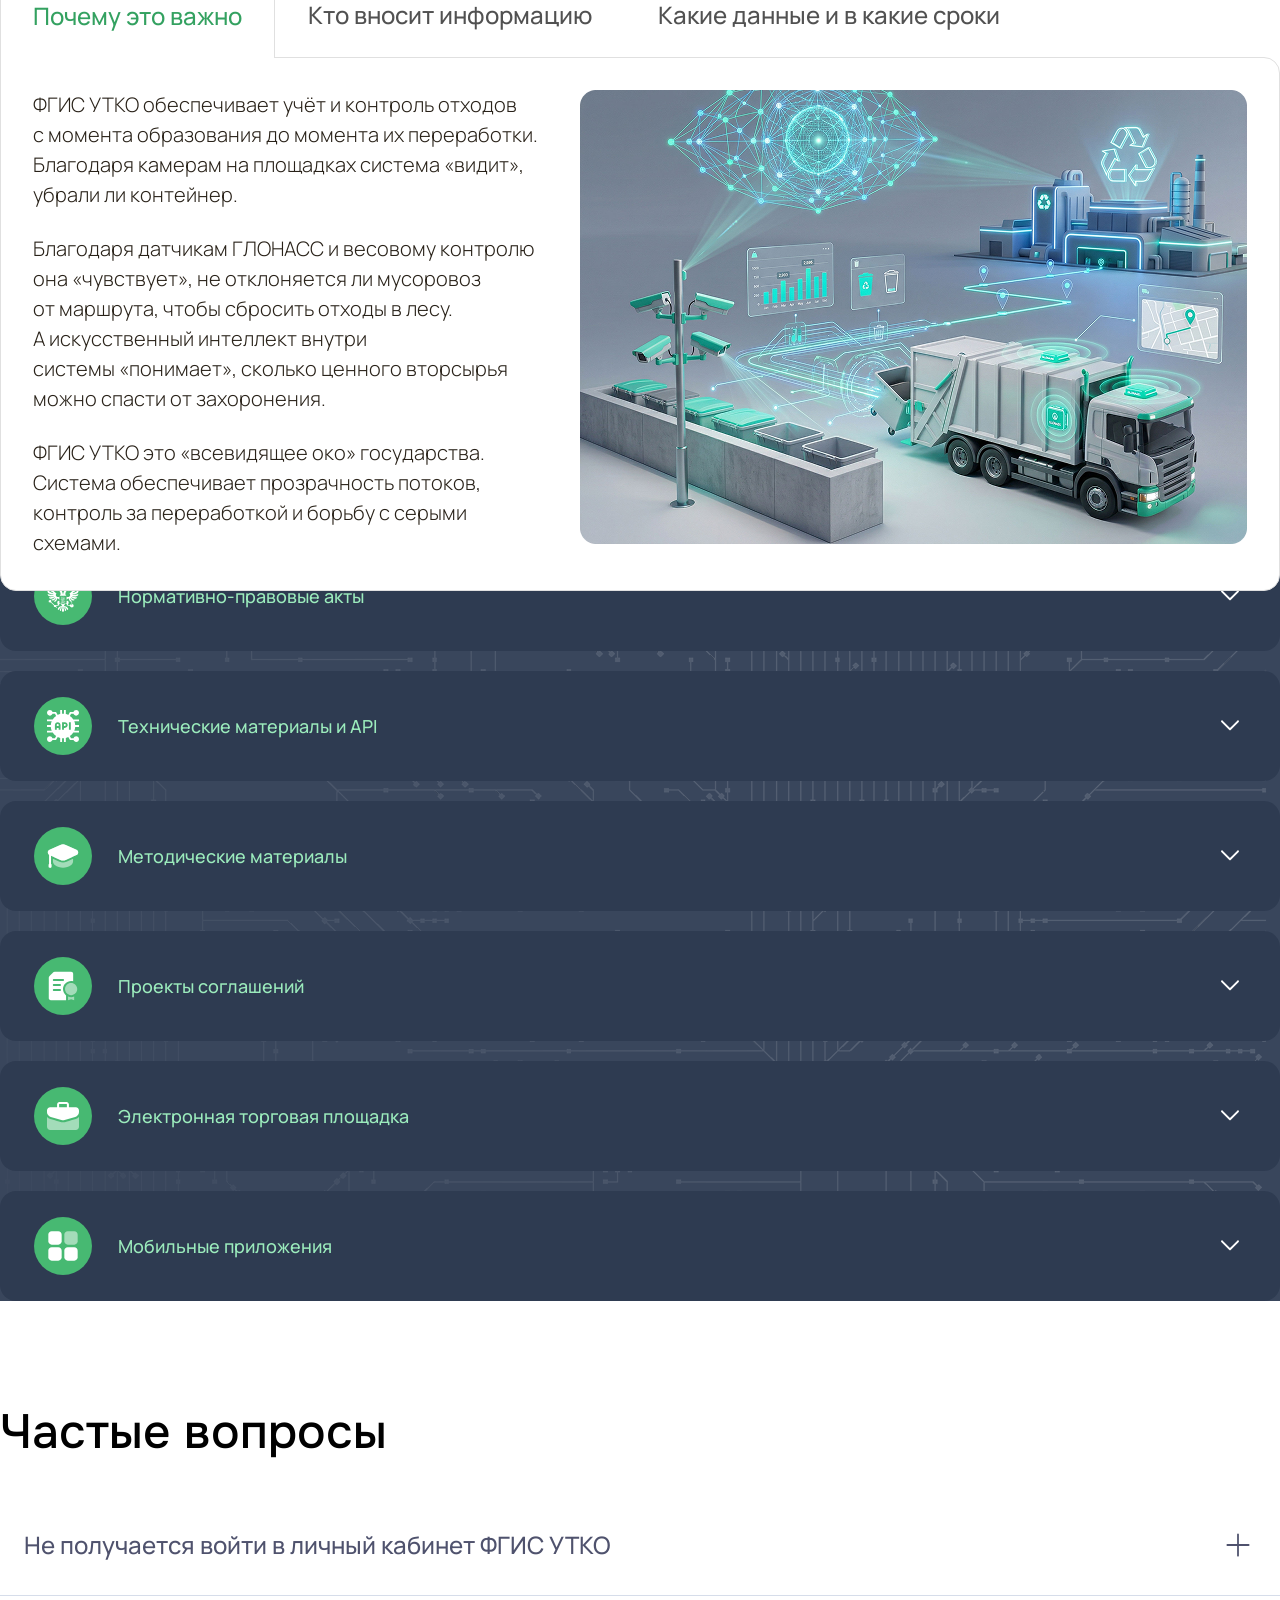
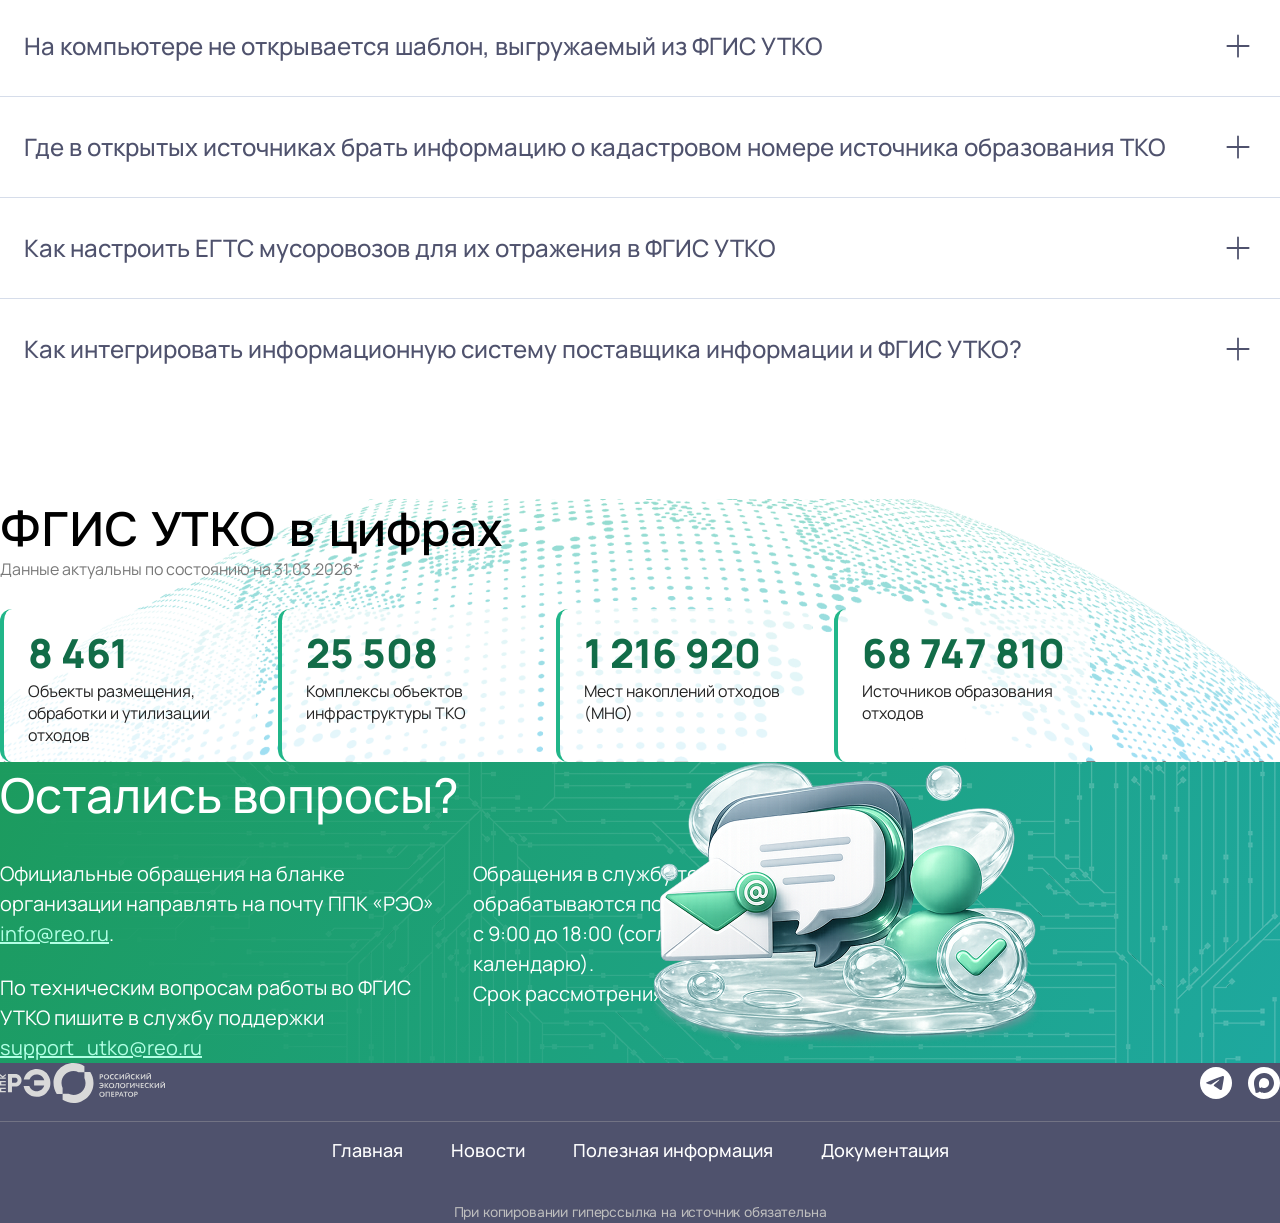
==== commit fb562bd8: "third commit" ====
--- a/index.html
+++ b/index.html
@@ -42,8 +42,8 @@
           <a href="index.html" class="menu_item">Главная</a>
           <a href="news.html" class="menu_item">Новости</a>
           <a href="" class="menu_item">Полезная информация</a>
-          <a href="docs.html" class="menu_item">Документация <img src="icons/dropArrow.svg" alt=""></a>
-          <a href="" class="menu_item">Обратная связь</a>
+          <a href="docs.html" class="menu_item">Документация</a>
+          <a href="" class="menu_item">API</a>
         </div>
 
         <div class="nav_bar-compact">
@@ -53,14 +53,26 @@
           </button>
         </div>
 
-        <div class="status_info">
-          система доступа
-          <img src="icons/greenStatus.svg" alt="Зелёный маркер">
-        </div>
+        <a href="" class="follow_button">
+          <img src="icons/maxBlackIcon.svg" alt="Макс">
+          <span class="follow_button-text">Наш канал в Максе</span>
+        </a>
 
       </div>
 
     </header>
+
+    <div class="mobile_menu">
+
+      <div class="mobile_menu_list">
+        <a href="index.html" class="mobile_menu_item">Главная</a>
+        <a href="news.html" class="mobile_menu_item">Новости</a>
+        <a href="" class="mobile_menu_item">Полезная информация</a>
+        <a href="docs.html" class="mobile_menu_item">Документация</a>
+        <a href="" class="mobile_menu_item">API</a>
+      </div>
+
+    </div>
 
     <div class="info_block">
       <h1>ФГИС УТКО</h1>
@@ -487,20 +499,20 @@
       </div>
       <div class="statistics_container">
         <div class="statistics_content">
-          <span class="statistics_number">8461</span>
+          <span class="statistics_number">8 461</span>
           <p class="statistics_text">Объекты размещения, обработки и утилизации отходов</p>
         </div>
         <div class="statistics_content">
-          <span class="statistics_number">25508</span>
+          <span class="statistics_number">25 508</span>
           <p class="statistics_text">Комплексы объектов инфраструктуры ТКО</p>
         </div>
         <div class="statistics_content">
-          <span class="statistics_number">1216920</span>
+          <span class="statistics_number">1 216 920</span>
           <p class="statistics_text">Мест накоплений отходов <br> (МНО)</p>
         </div>
         <div class="statistics_content">
-          <span class="statistics_number">68747810</span>
-          <p class="statistics_text">Источников образования отходом</p>
+          <span class="statistics_number">68 747 810</span>
+          <p class="statistics_text">Источников образования отходов</p>
         </div>
       </div>
     </section>
@@ -547,8 +559,7 @@
           <a href="index.html" class="footer_nav_button">Главная</a>
           <a href="news.html" class="footer_nav_button">Новости</a>
           <a href="" class="footer_nav_button">Полезная информация</a>
-          <a href="docs.html" class="footer_nav_button">Документация <img src="icons/dropArrowWhiteDoc.svg" alt=""></a>
-          <a href="" class="footer_nav_button">Обратная связь</a>
+          <a href="docs.html" class="footer_nav_button">Документация</a>
         </div>
         <span class="warning_text">При копировании гиперссылка на источник обязательна</span>
       </div>
--- a/styles.css
+++ b/styles.css
@@ -201,6 +201,15 @@
   color: #161c2d;
 }
 
+@media (max-width: 779px) {
+  .header_head h1 {
+    font-family: Onest-Medium;
+    font-size: 1.5rem;
+    letter-spacing: -2.5%;
+    color: #161c2d;
+  }
+}
+
 /* HEADER-TOP */
 
 .top_bar {
@@ -277,6 +286,16 @@
   display: none;
 }
 
+@media (max-width: 1200px) {
+  .header_hero{
+    justify-items: center;
+  }
+
+  .header_hero.next_page {
+    justify-items: flex-start;
+  }
+}
+
 @media (max-width: 779px) {
 
   .left_block img {
@@ -296,8 +315,8 @@
     justify-content: center;
     margin-right: 1rem;
     border: 0px;
-    width: 32px;
-    height: 32px;
+    outline: 1px solid #515151;
+    outline-offset: -1px;
   }
 
   .user_button-text {
@@ -351,15 +370,22 @@
   font-family: Manrope-Medium;
 }
 
-.status_info {
-  font-family: Manrope-Regular;
+.follow_button {
+  padding: 1rem;
+  border-radius: 104px;
+  font-family: Manrope-SemiBold;
   font-size: 0.875rem;
-  color: #158e6a;
+  color: #515151;
   letter-spacing: 0px;
   display: flex;
-  gap: 0.875rem;
+  gap: 0.5rem;
+  text-decoration: none;
   align-items: center;
   text-align: center;
+}
+
+.follow_button-text {
+  line-height: 120%;
 }
 
 .nav_bar-compact {
@@ -386,60 +412,6 @@
   display: block;
 }
 
-body.menu-open {
-  overflow: hidden;
-  height: 100vh;
-}
-
-.mobile_menu {
-  position: fixed;
-  inset: 0;
-  z-index: 10000;
-  background: rgba(104, 213, 133, 1);
-  display: flex;
-  flex-direction: column;
-  padding: 1.5rem 2rem;
-  transform: translateY(100%);
-  transition: transform 0.4s cubic-bezier(0.4, 0, 0.2, 1);
-}
-
-.mobile_menu.active {
-  transform: translateY(0);
-}
-
-.mobile_menu-close {
-  align-self: flex-end;
-  background: none;
-  border: none;
-  cursor: pointer;
-  padding: 0.5rem;
-  margin-bottom: 2rem;
-}
-
-.mobile_menu-close img {
-  width: 28px;
-  height: 28px;
-  filter: brightness(0);
-}
-
-.mobile_menu-list {
-  display: flex;
-  flex-direction: column;
-  gap: 1.5rem;
-}
-
-.mobile_menu-link {
-  font-family: Manrope-Medium;
-  font-size: 1.5rem;
-  color: #020202;
-  text-decoration: none;
-  transition: opacity 0.2s;
-}
-
-.mobile_menu-link:hover {
-  opacity: 0.7;
-}
-
 /* 1200 HEAD ADAPTIVE */
 
 @media (max-width: 1200px) {
@@ -521,6 +493,23 @@
   .browser_image {
     display: none;
   }
+
+  .follow_button {
+    outline: 1px solid #515151;
+    outline-offset: -1px;
+    padding: 0.5rem;
+  }
+
+  .follow_button img {
+    width: 1rem;
+    height: 1rem;
+  }
+
+  .follow_button
+
+  .follow_button-text {
+    display: none;
+  }
 }
 
 /* NEWS */
@@ -565,6 +554,12 @@
   padding: 0.5rem 1rem;
   border: 1px solid #e6e6eb;
   border-radius: 39px;
+}
+
+.news_button.active {
+  background-color: #47B972;
+  color: #ffffff;
+  border-color: #47B972;
 }
 
 .news_content {
@@ -817,6 +812,10 @@
 
 @media (max-width: 1200px) {
 
+  .info_block {
+    max-width: 70%;
+  }
+
   .information_button {
     font-size: 1rem;
     padding: 1.5rem calc(2rem + 12px);
@@ -852,6 +851,10 @@
 }
 
 @media (max-width: 779px) {
+
+  .info_block {
+    max-width: 100%;
+  }
 
   h2 {
     font-size: 2rem;
@@ -897,6 +900,15 @@
     position: static;
   }
 
+  .info_button_container {
+    width: 100%;
+    text-align: center;
+  }
+
+  .info_user_button {
+    width: 100%;
+  }
+
   .information_button.active {
     background-color: #33a160;
     border: 1px solid #33a160;
@@ -1224,6 +1236,9 @@
   font-family: Manrope-Medium;
   font-size: 1rem;
   line-height: 150%;
+  flex: 0 1 calc(50% - 2rem);
+  min-width: 0;
+  box-sizing: border-box;
 }
 
 .documentation_section--light .main_doc-container a {
@@ -1232,13 +1247,25 @@
 
 .documentation_section--light .documentation_main-docs {
   display: flex;
-  gap: 8.4375rem;
-}
-
-.documentation_main-docs-list {
-  display: flex;
-  flex-direction: column;
-  gap: 1rem;
+  flex-wrap: wrap;
+  gap: 1rem 4rem;
+}
+
+@media (max-width: 1200px) {
+  .documentation_section--light .documentation_main-docs {
+    gap: 1rem 2rem;
+  }
+}
+
+@media (max-width: 779px) {
+  .documentation_section--light .documentation_main-docs {
+    flex-direction: column;
+    gap: 0.75rem 0;
+  }
+
+  .documentation_section--light .main_doc-container {
+    flex: 0 1 100%;
+  }
 }
 
 /* FAQ */
@@ -1408,9 +1435,10 @@
 }
 
 .statistics_content {
+  display: flex;
+  flex: 0 0 20%;
   position: relative;
   color: #21B689;
-  display: flex;
   flex-direction: column;
   padding: 1rem 1.5rem;
   background-color: rgba(255, 255, 255, 0.72);
@@ -1665,4 +1693,272 @@
   .warning_text {
     text-align: center;
   }
+}
+
+/* --- MOBILE MENU --- */
+:root {
+  --header-height: 150px;
+}
+
+.mobile_menu {
+  position: fixed;
+  top: var(--header-height);
+  left: 0;
+  right: 0;
+  bottom: 0;
+  background-color: #ffffff;
+  z-index: 10;
+  transform: translateY(-100%);
+  transition: transform 0.35s cubic-bezier(0.4, 0, 0.2, 1);
+  overflow-y: auto;
+  box-sizing: border-box;
+  display: none;
+}
+
+.mobile_menu::before {
+  content: '';
+  position: absolute;
+  inset: 0;
+  background: rgba(104, 213, 133, 0.1);
+  pointer-events: none;
+}
+
+.mobile_menu.active {
+  transform: translateY(0);
+  display: flex;
+  flex-direction: column;
+  align-items: center;
+}
+
+body.no-scroll {
+  overflow: hidden;
+}
+
+.mobile_menu_list {
+  display: flex;
+  flex-direction: column;
+  margin: auto; 
+  transform: translateY(calc(-1 * var(--header-height) / 2));
+  padding: 0 1.5rem;
+}
+
+.mobile_menu_item {
+  padding: 1rem 1.5rem;
+  text-align: center;
+  text-decoration: none;
+  font-size: 1.125rem;
+  color: #4f526d;
+  font-family: Manrope-Medium;
+  transition: color 0.2s;
+}
+
+.mobile_menu_item:hover {
+  color: #158e6a;
+}
+
+@media (max-width: 1200px) {
+  .mobile_menu {
+    display: block;
+  }
+}
+
+/* NEWS PAGE */
+
+.news-page_section {
+  padding: 2.5rem var(--fluid-padding-x);
+}
+
+.news-page_list {
+  display: flex;
+  flex-direction: column;
+}
+
+.news-page_item {
+  display: flex;
+  gap: 2rem;
+  align-items: flex-start;
+  padding: 2rem 0;
+}
+
+.news-page_image-link {
+  display: block;
+  width: 320px;
+  flex-shrink: 0;
+  border-radius: 0.75rem;
+  overflow: hidden;
+  aspect-ratio: 16 / 9;
+  background: #f0f0f0;
+}
+
+.news-page_image-link img {
+  width: 100%;
+  height: 100%;
+  object-fit: cover;
+  transition: transform 0.3s ease;
+}
+
+.news-page_image-link:hover img {
+  transform: scale(1.03);
+}
+
+.news-page_info {
+  flex: 1;
+  display: flex;
+  flex-direction: column;
+  gap: 1rem;
+  min-width: 0;
+}
+
+.news-page_title {
+  font-family: Manrope-SemiBold;
+  font-size: 1.375rem;
+  line-height: 130%;
+  color: #020202;
+  text-decoration: none;
+  transition: color 0.2s ease;
+}
+
+.news-page_title:hover {
+  color: #33a160;
+}
+
+.news-page_text {
+  font-family: Manrope-Regular;
+  font-size: 1rem;
+  line-height: 150%;
+  color: #4f526d;
+  margin: 0;
+  display: -webkit-box;
+  -webkit-line-clamp: 3;
+  -webkit-box-orient: vertical;
+  overflow: hidden;
+}
+
+.news-page_meta {
+  display: flex;
+  align-items: center;
+  font-family: Manrope-Regular;
+  font-size: 0.875rem;
+  color: #8d8d8d;
+}
+
+.news-page_date {
+  padding-right: 1rem;
+  margin-right: 0.5rem;
+  border-right: 1px solid #aeaeae;
+}
+
+/* PAGINATION */
+.news-pagination {
+  display: flex;
+  flex-wrap: wrap;
+  justify-content: flex-start;
+  align-items: center;
+  gap: 5rem;
+  margin-top: 3rem;
+  padding-top: 2rem;
+  border-top: 1px solid rgba(0, 0, 0, 0.15);
+}
+
+.pagination-info {
+  font-family: Manrope-Regular;
+  font-size: 0.875rem;
+  color: #8d8d8d;
+}
+
+.pagination-controls {
+  display: flex;
+  align-items: center;
+  gap: 0.35rem;
+}
+
+.pagination-arrow,
+.pagination-page,
+.pagination-dots {
+  font-family: Manrope-Regular;
+  font-size: 1rem;
+  color: #4f526d;
+  text-decoration: none;
+  padding: 0.5rem 0.75rem;
+  border-radius: 8px;
+  transition: all 0.2s ease;
+  line-height: 1;
+  cursor: pointer;
+}
+
+.pagination-dots {
+  cursor: default;
+  padding: 0.5rem 0.25rem;
+  color: #8d8d8d;
+}
+
+.pagination-arrow:hover,
+.pagination-page:hover {
+  background-color: #f0fbf3;
+  color: #05986C;
+}
+
+.pagination-page.active {
+  background-color: #47B972;
+  color: #ffffff;
+  cursor: default;
+}
+
+.pagination-page.active:hover {
+  background-color: #47B972;
+}
+
+@media (max-width: 1200px) {
+  .news-page_item {
+    flex-direction: column;
+    gap: 1.5rem;
+    padding: 1.5rem 0;
+    border-bottom: 1px solid rgba(0, 0, 0, 0.15); /* ⚠️ Черта появляется только здесь */
+  }
+  
+  .news-page_image-link {
+    width: 100%;
+    aspect-ratio: 16 / 9;
+  }
+  
+  .news-page_title {
+    font-size: 1.25rem;
+  }
+}
+
+@media (max-width: 779px) {
+  .pagination-arrow {
+    display: none !important;
+  }
+  
+  .news-pagination {
+    flex-direction: column;
+    align-items: center;
+    gap: 1rem;
+    padding-top: 1.5rem;
+    text-align: center;
+  }
+  
+  .pagination-info {
+    order: 2;
+  }
+  
+  .pagination-controls {
+    order: 1;
+    flex-wrap: wrap;
+    gap: 0.25rem;
+    justify-content: center;
+  }
+  
+  .pagination-page, .pagination-dots {
+    padding: 0.4rem 0.6rem;
+    font-size: 0.875rem;
+  }
+}
+
+/* Active Menu */
+
+.menu_item.active {
+  color: #05986C;
+  transition: color 0.2s ease;
 }
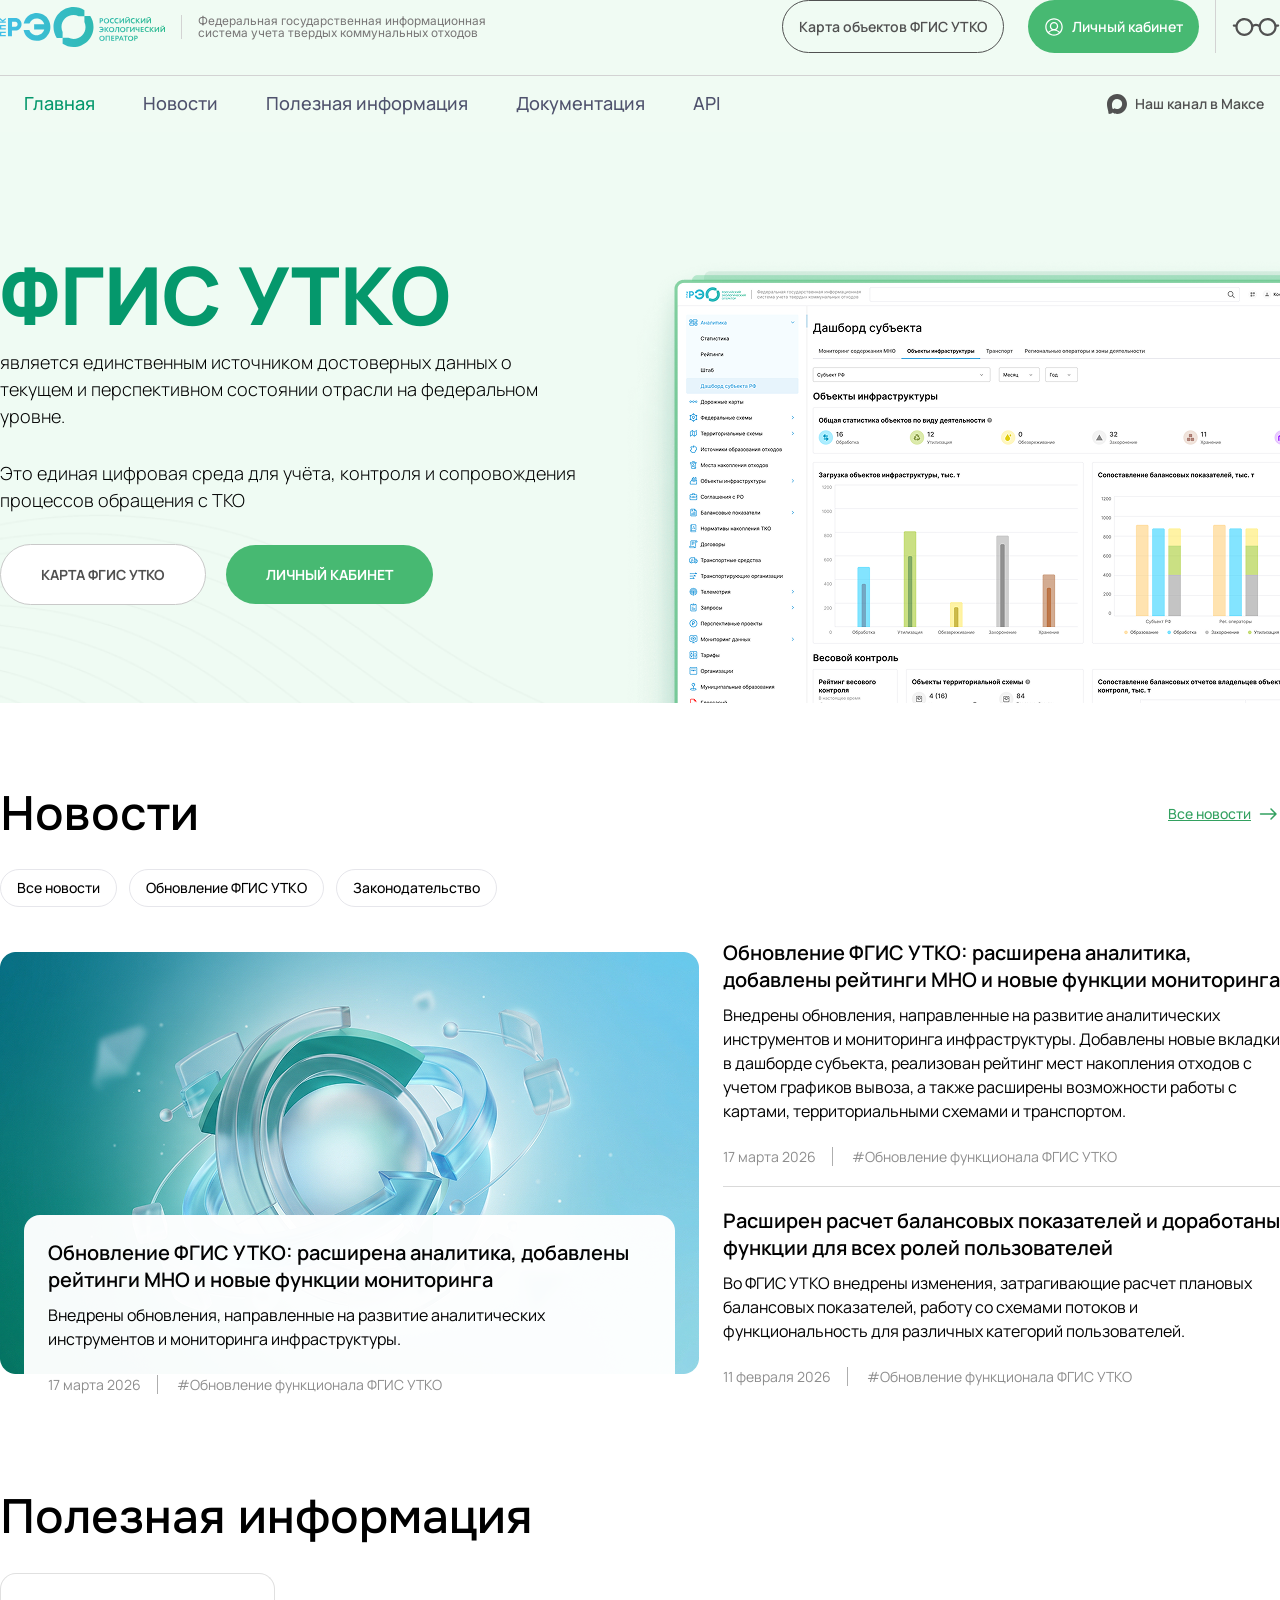
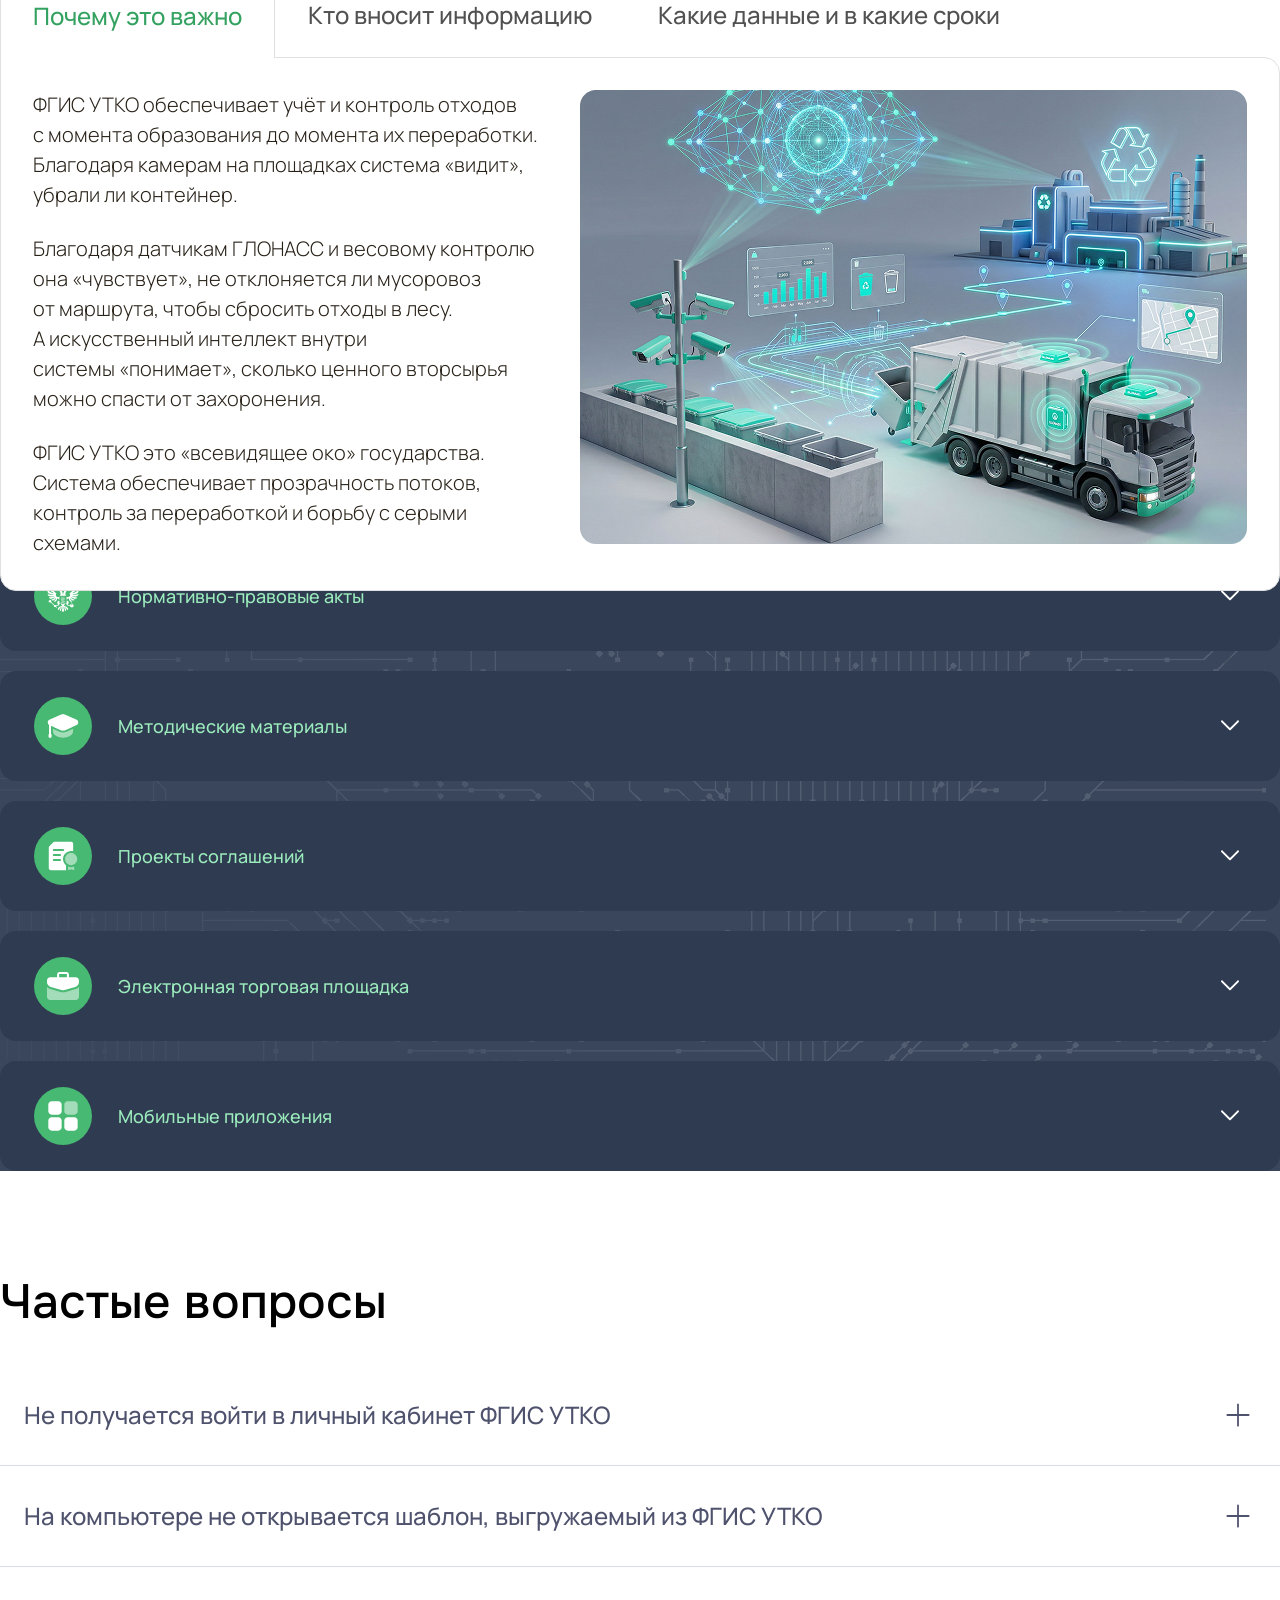
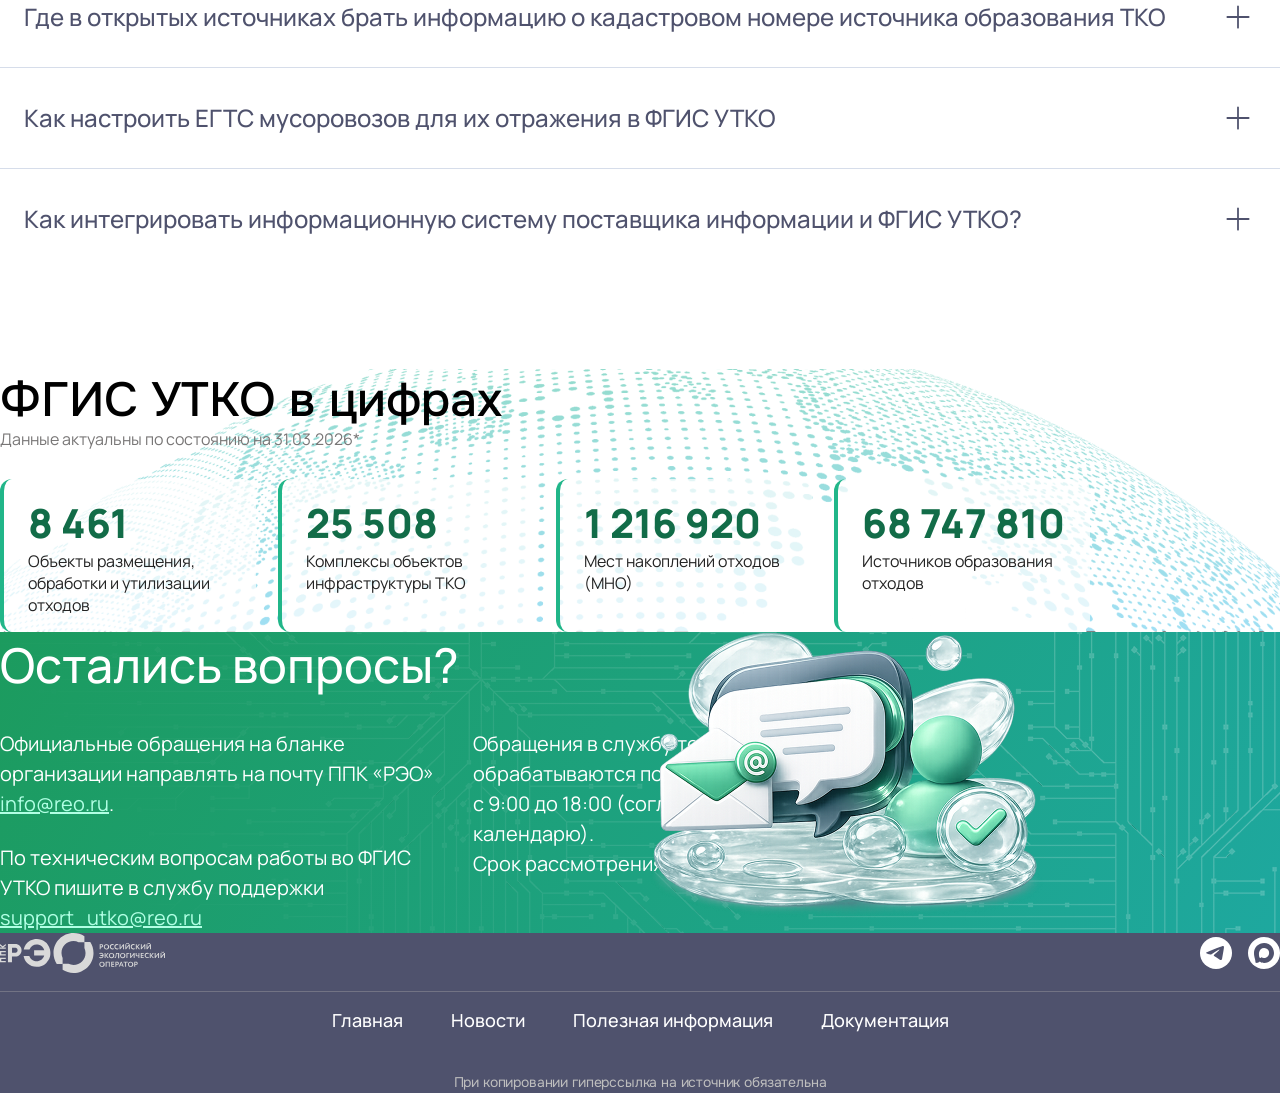
==== commit 57d6f88f: "API page added" ====
--- a/index.html
+++ b/index.html
@@ -15,7 +15,7 @@
 
     <header>
 
-      <div class="top_bar">
+      <div class="top_bar">  
 
         <div class="left_block">
           <img src="icons/logo.svg" alt="Логотип">
@@ -43,7 +43,7 @@
           <a href="news.html" class="menu_item">Новости</a>
           <a href="" class="menu_item">Полезная информация</a>
           <a href="docs.html" class="menu_item">Документация</a>
-          <a href="" class="menu_item">API</a>
+          <a href="api.html" class="menu_item">API</a>
         </div>
 
         <div class="nav_bar-compact">
@@ -69,7 +69,7 @@
         <a href="news.html" class="mobile_menu_item">Новости</a>
         <a href="" class="mobile_menu_item">Полезная информация</a>
         <a href="docs.html" class="mobile_menu_item">Документация</a>
-        <a href="" class="mobile_menu_item">API</a>
+        <a href="api.html" class="mobile_menu_item">API</a>
       </div>
 
     </div>
@@ -285,41 +285,13 @@
         <div class="documentation_item">
           <button class="documentation_button">
             <div class="documentation_button-left_side">
-              <img src="icons/docTwo.svg" alt="">
-              Технические материалы и API
+              <img src="icons/docThree.svg" alt="">
+              Методические материалы
             </div>
             <img src="icons/dropArrowWhite.svg" alt="" class="doc_close-arrow">
             <img src="icons/arrowWhiteUp.svg" alt="" class="doc_open-arrow">
           </button>
-  
           <div class="documentation_container">
-            <p class="documentation_text">Здесь написано что-то невероятно умное!</p>
-            <div class="documentation_documents-container">
-              <div class="documentation_main-docs">
-                <div class="main_doc-container">
-                  <img src="icons/fileIcon.svg" alt="Файл">
-                  <a href="">Какой-то файл</a>
-                </div>
-                <div class="main_doc-container">
-                  <img src="icons/fileIcon.svg" alt="Файл">
-                  <a href="">Какой-то файл</a>
-                </div>
-              </div>
-              <a href="" class="all_docs-button">Все документы</a>
-            </div>
-          </div>
-        </div>
-
-        <div class="documentation_item">
-          <button class="documentation_button">
-            <div class="documentation_button-left_side">
-              <img src="icons/docThree.svg" alt="">
-              Методические материалы
-            </div>
-            <img src="icons/dropArrowWhite.svg" alt="" class="doc_close-arrow">
-            <img src="icons/arrowWhiteUp.svg" alt="" class="doc_open-arrow">
-          </button>
-            <div class="documentation_container">
             <p class="documentation_text">Здесь написано что-то невероятно умное!</p>
             <div class="documentation_documents-container">
               <div class="documentation_main-docs">
--- a/styles.css
+++ b/styles.css
@@ -1,8 +1,79 @@
+/* --- COLOR VARIABLES --- */
+
+:root {
+
+  /* Brand & Accent */
+
+  --clr-primary: #47B972;
+  --clr-primary-hover: #05986C;
+  --clr-primary-hover-dark: #158e6a;
+  --clr-accent: #33a160;
+  --clr-light-bg: #f0fbf3;
+  --clr-light-tint: rgba(104, 213, 133, 0.1);
+
+  /* Text Colors */
+
+  --clr-text-primary: #020202;
+  --clr-text-secondary: #515151;
+  --clr-text-muted: #8d8d8d;
+  --clr-text-nav: #4f526d;
+  --clr-text-heading: #161c2d;
+  --clr-text-dark: #302C2C;
+  --clr-text-brown: rgba(41, 34, 25, 1);
+  --clr-text-warning: rgba(120, 118, 118, 1);
+  --clr-text-footer: #bebebe;
+  --clr-text-light-accent: #9bebbc;
+  --clr-text-link-light: #B1FFE4;
+  --clr-text-stats-number: #126C48;
+  --clr-text-stats: #232323;
+  --clr-text-stats-accent: #21B689;
+
+  /* Background Colors */
+
+  --clr-bg-white: #ffffff;
+  --clr-bg-hover: #fafafa;
+  --clr-bg-active: #fbfbfb;
+  --clr-bg-primary: rgba(71, 185, 114, 0.1);
+  --clr-bg-dark-doc: #39465C;
+  --clr-bg-dark-doc-item: #2E3B51;
+  --clr-bg-placeholder: #f0f0f0;
+  --clr-bg-stats-overlay: rgba(255, 255, 255, 0.72);
+  --clr-bg-overlay-white: rgba(255, 255, 255, 0.97);
+  --clr-bg-footer: #4f526d;
+  --clr-bg-table: #f3f3f3;
+
+  /* Borders & Dividers */
+
+  --clr-border-light: #e6e6eb;
+  --clr-border-gray: #c9c9c9;
+  --clr-border-divider: #d3d3d3;
+  --clr-separator: #aeaeae;
+  --clr-border-active: #e0e0e0;
+  --clr-border-accent: #67A27D;
+  --clr-border-faq: #d6ddea;
+  --clr-border-footer: rgba(166, 166, 166, 0.4);
+  --clr-border-system: rgba(211, 211, 211, 1);
+  --clr-border-dashed-white: rgba(255, 255, 255, 0.5);
+  --clr-border-semi-transparent: rgba(0, 0, 0, 0.15);
+  --clr-border-semi-dark: rgba(0, 0, 0, 0.2);
+  --clr-border-code: #c4c4c4;
+
+  /* Gradients */
+
+  --gradient-contact: linear-gradient(119deg, #1c9b5e 0%, #1ea89f 100%);
+  --gradient-stats: linear-gradient(to top, #41e8c7, #21b689);
+
+  /* Shadows */
+
+  --clr-shadow-doc: rgba(79, 146, 123, 0.1);
+  --clr-shadow-faq: rgba(0, 0, 0, 0.08);
+
+  /* Layout */
+
+  --fluid-padding-x: clamp(1rem, calc(1rem + (15rem - 1rem) * ((100vw - 1200px) / (1920px - 1200px))), 15rem);
+}
+
 /* MAIN STYLES */
-
-:root {
-  --fluid-padding-x: clamp(1rem, calc(1rem + (15rem - 1rem) * ((100vw - 1200px) / (1920px - 1200px))), 15rem);
-}
 
 html {
   font-size: 16px;
@@ -22,7 +93,7 @@
   font-family: Manrope-ExtraBold;
   line-height: auto;
   letter-spacing: -2.5%;
-  color: #05986C;
+  color: var(--clr-primary-hover);
 }
 
 h2 {
@@ -30,6 +101,12 @@
   font-family: Onest-Medium;
   line-height: auto;
   letter-spacing: -2.5%;
+}
+
+h3 {
+  font-family: Manrope-Bold;
+  font-size: 1.25rem;
+  line-height: 150%;
 }
 
 @font-face {
@@ -92,7 +169,7 @@
   width: 100%;
   z-index: 9999;
   padding: 1rem var(--fluid-padding-x) 0px;
-  background-color: #f0fbf3;
+  background-color: var(--clr-light-bg);
 }
 
 /* HEADER-HERO */
@@ -105,7 +182,7 @@
   padding-left: var(--fluid-padding-x);
   padding-right: var(--fluid-padding-x);
   position: relative;
-  background-color: rgba(104, 213, 133, 0.1);
+  background-color: var(--clr-light-tint);
   background-image: url(images/backWave.png);
   background-size: cover;
   overflow: hidden;
@@ -122,7 +199,7 @@
   line-height: 150%;
   letter-spacing: -2.5%;
   font-size: 1.125rem;
-  color: #020202;
+  color: var(--clr-text-primary);
   margin-bottom: 1.875rem;
 }
 
@@ -134,8 +211,8 @@
 
 .info_map_button {
   padding: 1.25rem 2.5rem;
-  background-color: #ffffff;
-  border: 1px solid #c9c9c9;
+  background-color: var(--clr-bg-white);
+  border: 1px solid var(--clr-border-gray);
   border-radius: 45px;
   text-decoration: none;
   text-transform: uppercase;
@@ -143,12 +220,12 @@
   font-family: Manrope-Bold;
   letter-spacing: -2.5%;
   line-height: auto;
-  color: #515151;
+  color: var(--clr-text-secondary);
 }
 
 .info_user_button {
   padding: 1.25rem 2.5rem;
-  background-color: #47B972;
+  background-color: var(--clr-primary);
   border-radius: 33px;
   text-decoration: none;
   text-transform: uppercase;
@@ -156,11 +233,11 @@
   font-family: Manrope-Bold;
   letter-spacing: -2.5%;
   line-height: auto;
-  color: #ffffff;
+  color: var(--clr-bg-white);
 }
 
 .info_user_button:hover {
-  background-color: #05986C;
+  background-color: var(--clr-primary-hover);
   transition-duration: 0.2s;
 }
 
@@ -186,11 +263,11 @@
   line-height: 120%;
   display: flex;
   gap: 0.5rem;
-  color: #8d8d8d;
+  color: var(--clr-text-muted);
 }
 
 .breadcrumbs a {
-  color: #161c2d;
+  color: var(--clr-text-heading);
   text-decoration: none;
 }
 
@@ -198,7 +275,7 @@
   font-family: Onest-Medium;
   font-size: 3.75rem;
   letter-spacing: -2.5%;
-  color: #161c2d;
+  color: var(--clr-text-heading);
 }
 
 @media (max-width: 779px) {
@@ -206,7 +283,7 @@
     font-family: Onest-Medium;
     font-size: 1.5rem;
     letter-spacing: -2.5%;
-    color: #161c2d;
+    color: var(--clr-text-heading);
   }
 }
 
@@ -228,12 +305,12 @@
 .system_name {
   font-family: Inter-Regular;
   font-size: 0.75rem;
-  color: rgba(120, 118, 118, 1);
+  color: var(--clr-text-warning);
   line-height: 100%;
   letter-spacing: 0px;
   margin-left: 1rem;
   padding-left: 1rem;
-  border-left: 1px solid rgba(211, 211, 211, 1);
+  border-left: 1px solid var(--clr-border-system);
 }
 
 .right_block {
@@ -242,12 +319,12 @@
 
 .map_button {
   padding: 1rem;
-  border: 1px solid #515151;
+  border: 1px solid var(--clr-text-secondary);
   border-radius: 104px;
   font-size: 0.88rem;
   font-family: Manrope-SemiBold;
   text-decoration: none;
-  color: #515151;
+  color: var(--clr-text-secondary);
   margin-right: 1.5rem;
 }
 
@@ -267,19 +344,19 @@
   text-decoration: none;
   letter-spacing: 0px;
   border-radius: 55px;
-  color: #ffffff;
-  background-color: #47B972;
+  color: var(--clr-bg-white);
+  background-color: var(--clr-primary);
 }
 
 .user_button:hover {
-  background-color: #05986C;
+  background-color: var(--clr-primary-hover);
   transition-duration: 0.2s;
 }
 
 .visibility_button {
   padding-left: 1rem;
   margin-left: 1rem;
-  border-left: 1px solid rgba(211, 211, 211, 1);
+  border-left: 1px solid var(--clr-border-system);
 }
 
 .small_button {
@@ -315,7 +392,7 @@
     justify-content: center;
     margin-right: 1rem;
     border: 0px;
-    outline: 1px solid #515151;
+    outline: 1px solid var(--clr-text-secondary);
     outline-offset: -1px;
   }
 
@@ -347,7 +424,7 @@
   display: flex;
   align-items: center;
   justify-content: space-between;
-  border-top: 1px solid #d3d3d3;
+  border-top: 1px solid var(--clr-border-divider);
   margin-top: 1.4rem;
 }
 
@@ -366,7 +443,7 @@
   letter-spacing: 0px;
   font-size: 1.13rem;
   line-height: 130%;
-  color: #4f526d;
+  color: var(--clr-text-nav);
   font-family: Manrope-Medium;
 }
 
@@ -375,7 +452,7 @@
   border-radius: 104px;
   font-family: Manrope-SemiBold;
   font-size: 0.875rem;
-  color: #515151;
+  color: var(--clr-text-secondary);
   letter-spacing: 0px;
   display: flex;
   gap: 0.5rem;
@@ -402,7 +479,7 @@
   cursor: pointer;
   font-family: Manrope-Medium;
   font-size: 1.13rem;
-  color: #4f526d;
+  color: var(--clr-text-nav);
   padding: 0;
 }
 
@@ -495,7 +572,7 @@
   }
 
   .follow_button {
-    outline: 1px solid #515151;
+    outline: 1px solid var(--clr-text-secondary);
     outline-offset: -1px;
     padding: 0.5rem;
   }
@@ -533,7 +610,7 @@
   font-size: 0.875rem;
   line-height: 24px;
   letter-spacing: 0%;
-  color: #33a160;
+  color: var(--clr-accent);
   gap: 5px;
 }
 
@@ -552,14 +629,14 @@
   font-size: 0.875rem;
   line-height: 20px;
   padding: 0.5rem 1rem;
-  border: 1px solid #e6e6eb;
+  border: 1px solid var(--clr-border-light);
   border-radius: 39px;
 }
 
 .news_button.active {
-  background-color: #47B972;
-  color: #ffffff;
-  border-color: #47B972;
+  background-color: var(--clr-primary);
+  color: var(--clr-bg-white);
+  border-color: var(--clr-primary);
 }
 
 .news_content {
@@ -581,7 +658,7 @@
 .main_news_container {
   position: absolute;
   padding: 1.5rem;
-  background-color: rgba(255, 255, 255, 0.97);
+  background-color: var(--clr-bg-overlay-white);
   border-radius: 1rem;
   left: 1.5rem;
   right: 1.5rem;
@@ -591,7 +668,7 @@
 .main_news_head {
   font-family: Manrope-SemiBold;
   font-size: 1.25rem;
-  color: #33a160;
+  color: var(--clr-accent);
   line-height: 130%;
   letter-spacing: 0%;
 }
@@ -606,7 +683,7 @@
 
 .date_line {
   margin-top: 1.5rem;
-  color: #8d8d8d;
+  color: var(--clr-text-muted);
   font-family: Manrope-Regular;
   font-size: 0.875rem;
   line-height: auto;
@@ -616,7 +693,7 @@
 .date {
   padding-right: 1rem;
   margin-right: 1rem;
-  border-right: 1px solid #aeaeae;
+  border-right: 1px solid var(--clr-separator);
 }
 
 .news_container {
@@ -624,7 +701,7 @@
   flex-direction: column;
   margin-bottom: 1.25rem;
   padding-bottom: 1.25rem;
-  border-bottom: 1px solid rgba(0, 0, 0, 0.15);
+  border-bottom: 1px solid var(--clr-border-semi-transparent);
 }
 
 .news_container:first-child {
@@ -641,12 +718,12 @@
   font-family: Manrope-SemiBold;
   font-size: 1.25rem;
   text-decoration: none;
-  color: #020202;
+  color: var(--clr-text-primary);
   transition: all 0.3s ease;
 }
 
 .news_head:hover {
-  color: #33a160;
+  color: var(--clr-accent);
 }
 
 @media (max-width: 1200px) {
@@ -728,11 +805,11 @@
 
 .information_button {
   font-family: Manrope-Medium;
-  color: #515151;
+  color: var(--clr-text-secondary);
   font-size: 1.5rem;
   line-height: 20px;
   letter-spacing: 0%;
-  border: 1px solid #ffffff;
+  border: 1px solid var(--clr-bg-white);
   border-bottom: 0px;
   padding: 2rem;
   cursor: pointer;
@@ -741,13 +818,13 @@
 }
 
 .information_button:hover {
-  color: #33a160;
+  color: var(--clr-accent);
 }
 
 .information_button.active {
-  background-color: #ffffff;
-  color: #33a160;
-  border: 1px solid #e0e0e0;
+  background-color: var(--clr-bg-white);
+  color: var(--clr-accent);
+  border: 1px solid var(--clr-border-active);
   border-radius: 16px;
   border-bottom-left-radius: 0px;
   border-bottom-right-radius: 0px;
@@ -759,9 +836,9 @@
 
 .information_content {
   display: none;
-  border: 1px solid #e0e0e0;
+  border: 1px solid var(--clr-border-active);
   border-radius: 0rem 1rem 1rem 1rem;
-  background-color: #ffffff;
+  background-color: var(--clr-bg-white);
   justify-content: space-between;
   align-items: flex-start;
   box-sizing: border-box;
@@ -795,7 +872,7 @@
 .information_text {
   max-width: 580px;
   font-family: Manrope-Light;
-  color: rgba(41, 34, 25, 1);
+  color: var(--clr-text-brown);
   font-size: 1.25rem;
   line-height: 150%;
 }
@@ -887,13 +964,13 @@
     font-size: 0.875rem;
     line-height: 20px;
     padding: 0.5rem 1rem;
-    border: 1px solid #e6e6eb;
+    border: 1px solid var(--clr-border-light);
     border-radius: 39px;
     background: transparent;
-    color: #515151;
+    color: var(--clr-text-secondary);
     white-space: nowrap;
     flex: 0 0 auto;
-    border-bottom: 1px solid #e6e6eb;
+    border-bottom: 1px solid var(--clr-border-light);
     margin-bottom: 0;
     border-radius: 39px;
     z-index: auto;
@@ -910,11 +987,11 @@
   }
 
   .information_button.active {
-    background-color: #33a160;
-    border: 1px solid #33a160;
-    color: #ffffff;
+    background-color: var(--clr-accent);
+    border: 1px solid var(--clr-accent);
+    color: var(--clr-bg-white);
     border-radius: 39px;
-    border-bottom: 1px solid #33a160;
+    border-bottom: 1px solid var(--clr-accent);
     margin-bottom: 0;
     box-shadow: none;
   }
@@ -938,7 +1015,7 @@
 /* DOCUMENTATION */
 
 .documentation_section {
-  background-color: #39465C;
+  background-color: var(--clr-bg-dark-doc);
   background-image: url(images/docBackground.png);
   background-position: top right;
   background-repeat: no-repeat;
@@ -956,14 +1033,14 @@
 }
 
 .documentation_head-name {
-  color: #ffffff;
+  color: var(--clr-bg-white);
 }
 
 .documentation_head-right {
   display: flex;
   flex-wrap: wrap;
   max-width: 695px;
-  color: #ffffff;
+  color: var(--clr-bg-white);
 }
 
 .documentation_head-text {
@@ -980,15 +1057,15 @@
 }
 
 .documentation_item {
-  background-color: #2E3B51;
+  background-color: var(--clr-bg-dark-doc-item);
   border: 1px solid transparent;
   border-radius: 16px;
   transition: all 0.3s ease;
 }
 
 .documentation_item.active {
-  border-color: #67A27D;
-  box-shadow: 0 13px 28px 0 rgba(79, 146, 123, 0.1);
+  border-color: var(--clr-border-accent);
+  box-shadow: 0 13px 28px 0 var(--clr-shadow-doc);
 }
 
 .documentation_button {
@@ -1000,7 +1077,7 @@
   border: 1px solid transparent;
   border-radius: 16px;
   padding: 1.5rem 2rem;
-  color: #9bebbc;
+  color: var(--clr-text-light-accent);
   font-family: Manrope-Medium;
   font-size: 1.125rem;
   cursor: pointer;
@@ -1009,8 +1086,8 @@
 }
 
 .documentation_item:not(.active) .documentation_button:hover {
-  border-color: #67A27D;
-  box-shadow: 0 13px 28px 0 rgba(79, 146, 123, 0.1);
+  border-color: var(--clr-border-accent);
+  box-shadow: 0 13px 28px 0 var(--clr-shadow-doc);
 }
 
 .documentation_button-left_side {
@@ -1063,11 +1140,11 @@
   font-family: Manrope-Light;
   font-size: 1rem;
   line-height: 150%;
-  color: #ffffff;
+  color: var(--clr-bg-white);
   margin-top: -18px;
   padding-left: 5.25rem;
   padding-bottom: 1.625rem;
-  border-bottom: 2px dashed rgba(255, 255, 255, 0.5);
+  border-bottom: 2px dashed var(--clr-border-dashed-white);
 }
 
 .documentation_documents-container {
@@ -1095,7 +1172,7 @@
 .main_doc-container a {
   font-family: Manrope-Medium;
   font-size: 1rem;
-  color: #ffffff;
+  color: var(--clr-bg-white);
   text-decoration: underline;
 }
 
@@ -1103,10 +1180,10 @@
   display: inline-block;
   font-family: Manrope-SemiBold;
   font-size: 0.75rem;
-  background-color: #ffffff;
+  background-color: var(--clr-bg-white);
   padding: 1rem;
   border-radius: 104px;
-  color: #515151;
+  color: var(--clr-text-secondary);
   text-decoration: none;
 }
 
@@ -1208,28 +1285,28 @@
 }
 
 .documentation_section--light .documentation_item {
-  background-color: #ffffff;
-  border: 1px solid #e6e6eb;
+  background-color: var(--clr-bg-white);
+  border: 1px solid var(--clr-border-light);
   border-radius: 16px;
   transition: all 0.3s ease;
 }
 
 .documentation_section--light .documentation_item.active,
 .documentation_section--light .documentation_item:hover {
-  border-color: #67A27D;
-  box-shadow: 0 13px 28px 0 rgba(79, 146, 123, 0.1);
+  border-color: var(--clr-border-accent);
+  box-shadow: 0 13px 28px 0 var(--clr-shadow-doc);
 }
 
 .documentation_section--light .documentation_button {
   font-family: Manrope-SemiBold;
   font-size: 1.5rem;
-  color: #515151;
+  color: var(--clr-text-secondary);
   border: none;
 }
 
 .documentation_section--light .documentation_text {
-  color: #374151;
-  border-bottom-color: rgba(0, 0, 0, 0.2);
+  color: var(--clr-text-dark);
+  border-bottom-color: var(--clr-border-semi-dark);
 }
 
 .documentation_section--light .main_doc-container {
@@ -1242,7 +1319,7 @@
 }
 
 .documentation_section--light .main_doc-container a {
-  color: #33a160;
+  color: var(--clr-accent);
 }
 
 .documentation_section--light .documentation_main-docs {
@@ -1287,7 +1364,7 @@
 }
 
 .question_item {
-  border-bottom: 1px solid #d6ddea;
+  border-bottom: 1px solid var(--clr-border-faq);
   overflow: hidden;
   transition: box-shadow 0.3s ease;
 }
@@ -1299,7 +1376,7 @@
 }
 
 .question_item:hover {
-  box-shadow: 0 4px 12px rgba(0,0,0,0.08);
+  box-shadow: var(--shadow-faq);
 }
 
 .question_button {
@@ -1314,14 +1391,14 @@
   text-align: left;
   font-family: Manrope-Medium;
   font-size: 1.5rem;
-  color: #4f526d;
+  color: var(--clr-text-nav);
   line-height: 110%;
   gap: 1rem;
   transition: background 0.3s ease;
 }
 
 .question_button:hover {
-  background: #fafafa;
+  background: var(--clr-bg-hover);
 }
 
 .question_title {
@@ -1352,7 +1429,7 @@
 }
 
 .question_item.active .question_button {
-  background: #fbfbfb;
+  background: var(--clr-bg-active);
   border-bottom: 0px;
 }
 
@@ -1365,14 +1442,14 @@
   overflow: hidden;
   transition: max-height 0.3s ease, padding 0.3s ease;
   padding: 0 1.5rem;
-  background: #fbfbfb;
+  background: var(--clr-bg-active);
 }
 
 .question_content p {
   padding-bottom: 2rem;
   font-family: Manrope-Regular;
   font-size: 1rem;
-  color: #302C2C;
+  color: var(--clr-text-dark);
   line-height: 24px;
   margin: 0;
   letter-spacing: -0.16px;
@@ -1383,7 +1460,7 @@
 }
 
 .question_item.active .question_title {
-  color: #47B972;
+  color: var(--clr-primary);
 }
 
 .question_item.active .question_content {
@@ -1424,7 +1501,7 @@
 .statistics_warning {
   font-family: Manrope-Regular;
   font-size: 1rem;
-  color: #787878;
+  color: var(--clr-text-warning);
   letter-spacing: 0px;
   line-height: 100%;
 }
@@ -1438,10 +1515,10 @@
   display: flex;
   flex: 0 0 20%;
   position: relative;
-  color: #21B689;
+  color: var(--clr-text-stats-accent);
   flex-direction: column;
   padding: 1rem 1.5rem;
-  background-color: rgba(255, 255, 255, 0.72);
+  background-color: var(--clr-bg-stats-overlay);
   border-left: 4px solid;
   border-radius: 12px;
   z-index: 0;
@@ -1449,11 +1526,11 @@
 
 .statistics_content::before {
   position: absolute;
-  background: linear-gradient(to top, #41e8c7, #21b689);
+  background: var(--gradient-stats);
 }
 
 .statistics_number {
-  color: #126C48;
+  color: var(--clr-text-stats-number);
   font-family: Manrope-ExtraBold;
   font-size: 2.5rem;
 }
@@ -1461,7 +1538,7 @@
 .statistics_text {
   font-family: Manrope-Regular;
   font-size: 1rem;
-  color: #232323;
+  color: var(--clr-text-stats);
 }
 
 @media (max-width: 1200px) {
@@ -1506,14 +1583,14 @@
   width: 100%;
   margin: 0 auto;
   padding: 4.5625rem var(--fluid-padding-x);
-  background-image: url(images/contactBackground.png), linear-gradient(119deg, #1c9b5e 0%, #1ea89f 100%);
+  background-image: url(images/contactBackground.png), var(--gradient-contact);
   background-position: top right;
   background-repeat: no-repeat;
   position: relative;
 }
 
 .contacts_section h2 {
-  color: #ffffff;
+  color: var(--clr-bg-white);
   font-family: Manrope-Medium;
   margin-bottom: 2rem;
 }
@@ -1536,7 +1613,7 @@
   font-family: Manrope-Regular;
   font-size: 1.25rem;
   line-height: 150%;
-  color: #ffffff;
+  color: var(--clr-bg-white);
 }
 
 .contacts_text-left {
@@ -1547,7 +1624,7 @@
 }
 
 .contacts_text-left a {
-  color: #B1FFE4;
+  color: var(--clr-text-link-light);
 }
 
 .contacts_text-right {
@@ -1583,7 +1660,7 @@
   display: flex;
   flex-direction: column;
   align-items: center;
-  background-color: #4f526d;
+  background-color: var(--clr-bg-footer);
   padding: 5rem var(--fluid-padding-x);
 }
 
@@ -1606,7 +1683,7 @@
   flex-direction: column;
   align-items: center;
   justify-content: center;
-  border-top: 1px solid rgba(166, 166, 166, 0.4);
+  border-top: 1px solid var(--clr-border-footer);
 }
 
 .nav_list {
@@ -1623,11 +1700,11 @@
   font-size: 1.125rem;
   line-height: 135%;
   letter-spacing: 0px;
-  color: #ffffff;
+  color: var(--clr-bg-white);
 }
 
 .warning_text {
-  color: #bebebe;
+  color: var(--clr-text-footer);
   font-family: Onest-Regular;
   font-size: 0.875rem;
   line-height: 150%;
@@ -1696,6 +1773,7 @@
 }
 
 /* --- MOBILE MENU --- */
+
 :root {
   --header-height: 150px;
 }
@@ -1706,7 +1784,7 @@
   left: 0;
   right: 0;
   bottom: 0;
-  background-color: #ffffff;
+  background-color: var(--clr-bg-white);
   z-index: 10;
   transform: translateY(-100%);
   transition: transform 0.35s cubic-bezier(0.4, 0, 0.2, 1);
@@ -1719,7 +1797,7 @@
   content: '';
   position: absolute;
   inset: 0;
-  background: rgba(104, 213, 133, 0.1);
+  background: var(--clr-light-tint);
   pointer-events: none;
 }
 
@@ -1747,13 +1825,13 @@
   text-align: center;
   text-decoration: none;
   font-size: 1.125rem;
-  color: #4f526d;
+  color: var(--clr-text-nav);
   font-family: Manrope-Medium;
   transition: color 0.2s;
 }
 
 .mobile_menu_item:hover {
-  color: #158e6a;
+  color: var(--clr-primary-hover-dark);
 }
 
 @media (max-width: 1200px) {
@@ -1787,7 +1865,7 @@
   border-radius: 0.75rem;
   overflow: hidden;
   aspect-ratio: 16 / 9;
-  background: #f0f0f0;
+  background: var(--clr-bg-placeholder);
 }
 
 .news-page_image-link img {
@@ -1813,20 +1891,20 @@
   font-family: Manrope-SemiBold;
   font-size: 1.375rem;
   line-height: 130%;
-  color: #020202;
+  color: var(--clr-text-primary);
   text-decoration: none;
   transition: color 0.2s ease;
 }
 
 .news-page_title:hover {
-  color: #33a160;
+  color: var(--clr-accent);
 }
 
 .news-page_text {
   font-family: Manrope-Regular;
   font-size: 1rem;
   line-height: 150%;
-  color: #4f526d;
+  color: var(--clr-text-nav);
   margin: 0;
   display: -webkit-box;
   -webkit-line-clamp: 3;
@@ -1839,16 +1917,17 @@
   align-items: center;
   font-family: Manrope-Regular;
   font-size: 0.875rem;
-  color: #8d8d8d;
+  color: var(--clr-text-muted);
 }
 
 .news-page_date {
   padding-right: 1rem;
   margin-right: 0.5rem;
-  border-right: 1px solid #aeaeae;
+  border-right: 1px solid var(--clr-separator);
 }
 
 /* PAGINATION */
+
 .news-pagination {
   display: flex;
   flex-wrap: wrap;
@@ -1857,13 +1936,13 @@
   gap: 5rem;
   margin-top: 3rem;
   padding-top: 2rem;
-  border-top: 1px solid rgba(0, 0, 0, 0.15);
+  border-top: 1px solid var(--clr-border-semi-transparent);
 }
 
 .pagination-info {
   font-family: Manrope-Regular;
   font-size: 0.875rem;
-  color: #8d8d8d;
+  color: var(--clr-text-muted);
 }
 
 .pagination-controls {
@@ -1877,7 +1956,7 @@
 .pagination-dots {
   font-family: Manrope-Regular;
   font-size: 1rem;
-  color: #4f526d;
+  color: var(--clr-text-nav);
   text-decoration: none;
   padding: 0.5rem 0.75rem;
   border-radius: 8px;
@@ -1889,23 +1968,23 @@
 .pagination-dots {
   cursor: default;
   padding: 0.5rem 0.25rem;
-  color: #8d8d8d;
+  color: var(--clr-text-muted);
 }
 
 .pagination-arrow:hover,
 .pagination-page:hover {
-  background-color: #f0fbf3;
-  color: #05986C;
+  background-color: var(--clr-light-bg);
+  color: var(--clr-primary-hover);
 }
 
 .pagination-page.active {
-  background-color: #47B972;
-  color: #ffffff;
+  background-color: var(--clr-primary);
+  color: var(--clr-bg-white);
   cursor: default;
 }
 
 .pagination-page.active:hover {
-  background-color: #47B972;
+  background-color: var(--clr-primary);
 }
 
 @media (max-width: 1200px) {
@@ -1913,7 +1992,7 @@
     flex-direction: column;
     gap: 1.5rem;
     padding: 1.5rem 0;
-    border-bottom: 1px solid rgba(0, 0, 0, 0.15); /* ⚠️ Черта появляется только здесь */
+    border-bottom: 1px solid var(--clr-border-semi-transparent);
   }
   
   .news-page_image-link {
@@ -1956,9 +2035,408 @@
   }
 }
 
+/* API PAGE */
+
+.api-page_section {
+  padding: 2.5rem var(--fluid-padding-x);
+  display: flex;
+  flex-direction: row;
+}
+
+.aside_nav {
+  list-style: none;
+  padding: 0;
+  margin: 0;
+  display: flex;
+  flex-direction: column;
+  gap: 0.25rem;
+  border-right: 1px solid var(--clr-border-light);
+  min-width: 340px;
+  width: 340px;
+}
+
+.aside_nav-bar {
+  display: flex;
+  flex-direction: column;
+}
+
+.aside_nav-button {
+  display: flex;
+  align-items: center;
+  gap: 0.5rem;
+  padding: 0.75rem 1rem;
+  font-family: Manrope-Regular;
+  font-size: 0.875rem;
+  line-height: 150%;
+  color: var(--clr-text-primary);
+  text-decoration: none;
+  transition: background 0.2s ease, color 0.2s ease;
+  cursor: pointer;
+  width: 100%;
+  box-sizing: border-box;
+  background: none !important;
+  border: none !important;
+}
+
+.no_content {
+  padding-left: 2.75rem;
+}
+
+.aside_nav-button .aside_opened,
+.aside_nav-button .aside_closed {
+  width: 20px;
+  height: 20px;
+  flex-shrink: 0;
+}
+
+.aside_nav-button .aside_opened { 
+  display: none !important; 
+}
+
+.aside_nav-button:hover {
+  background-color: var(--clr-light-tint) !important;
+}
+
+.aside_nav-bar.active > .aside_nav-button .aside_opened { display: inline-block !important; }
+.aside_nav-bar.active > .aside_nav-button .aside_closed { display: none !important; }
+
+.aside_nav-bar > ul {
+  list-style: none !important;
+  padding: 0 !important;
+  margin: 0 !important;
+  max-height: 0 !important;
+  overflow: hidden !important;
+  opacity: 0 !important;
+  transition: max-height 0.35s cubic-bezier(0.4, 0, 0.2, 1), opacity 0.25s ease !important;
+}
+
+.aside_nav-bar.active > ul {
+  max-height: 800px !important;
+  opacity: 1 !important;
+}
+
+.aside_nav-option {
+  display: block !important;
+  padding: 0.625rem 1rem 0.625rem 2.75rem !important;
+  font-family: Manrope-Regular !important;
+  font-size: 0.875rem !important;
+  line-height: 150% !important;
+  color: var(--clr-text-primary) !important;
+  text-decoration: none !important;
+  transition: background 0.2s ease, color 0.2s ease, padding-left 0.2s ease !important;
+}
+
+.aside_nav-option:hover {
+  background-color: var(--clr-light-tint) !important;
+  padding-left: 3rem !important;
+}
+
+.aside_nav-option.active {
+  background-color: var(--clr-primary) !important;
+  color: var(--clr-bg-white) !important;
+  font-family: Manrope-Medium !important;
+}
+
+.aside_nav-option.active:hover {
+  background-color: var(--clr-primary-hover) !important;
+}
+
+@media (max-width: 1200px) {
+  .api-page_section {
+    flex-direction: column;
+  }
+
+  .api_main-block {
+    margin-top: 2rem;
+  }
+
+  .aside_nav {
+    border-right: none;
+    border-bottom: 1px solid var(--clr-border-light);
+    max-width: 100%;
+    width: 100%;
+  }
+}
+
+/* API Main Block */
+
+.api_main-block {
+  width: 100%;
+  margin-left: 1.25rem;
+  padding-left: 2.5rem;
+  display: flex;
+  flex-direction: column;
+}
+
+.api_content_block {
+  display: flex;
+  flex-direction: column;
+  gap: 1.5rem;
+  margin-top: 2rem;
+  font-family: Manrope-Regular;
+  font-size: 1rem;
+  line-height: 150%;
+}
+
+.api_inner_content {
+  display: flex;
+  flex-direction: column;
+  gap: 1rem;
+}
+
+.green_background {
+  background-color: var(--clr-bg-primary);
+  padding: 1.25rem;
+  border-left: 2px solid var(--clr-border-accent);
+}
+
+.bold_text {
+  font-family: Manrope-Bold;
+  font-size: 1rem;
+}
+
+.api_bottom-nav {
+  margin-top: 2rem;
+  display: flex;
+  flex-direction: row;
+  justify-content: space-between;
+  align-items: center;
+  font-family: Manrope-Regular;
+  font-size: 0.875rem;
+  line-height: 24px;
+  color: var(--clr-text-primary);
+}
+
+.api_left_nav {
+  display: flex;
+  flex-direction: row;
+  gap: 1rem;
+  align-items: center;
+}
+
+.left_nav_button {
+  display: flex;
+  align-items: center;
+  gap: 0.5rem;
+  text-decoration: none;
+  color: var(--clr-text-secondary);
+  border: 1px solid var(--clr-text-secondary);
+  border-radius: 42px;
+  padding: 0.5rem 0.75rem;
+  line-height: 16px;
+}
+
+.left_nav_button img {
+  width: 16px;
+  height: 16px;
+}
+
+.right_nav_button {
+  display: flex;
+  align-items: center;
+  gap: 0.5rem;
+  text-decoration: none;
+  color: var(--clr-text-secondary);
+  border: 1px solid var(--clr-text-secondary);
+  border-radius: 42px;
+  padding: 0.5rem 0.75rem;
+  line-height: 16px;
+}
+
+.api_right_nav {
+  display: flex;
+  flex-direction: row;
+  gap: 1rem;
+  align-items: center;
+}
+
+@media (max-width: 1200px) {
+
+  .api_main-block {
+    margin-left: 0px;
+    padding-left: 0px;
+  }
+
+  .api_bottom-nav {
+    align-items: start;
+  }
+
+  .api_left_nav {
+    flex-direction: column;
+    align-items: flex-end;
+  }
+
+  .api_right_nav {
+    flex-direction: column-reverse;
+    align-items: flex-start;
+  }
+
+}
+
+@media (max-width: 779px) {
+
+  .api_left_nav {
+    width: 153px;
+  }
+
+  .left_nav_button {
+    justify-content: center;
+    width: 100%;
+  }
+
+  .right_nav_button {
+    justify-content: center;
+    width: 100%;
+  }
+
+  .api_right_nav {
+    width: 153px;
+  }
+
+}
+
+/* API Table */
+
+table {
+  border-collapse: collapse;
+}
+
+tr {
+  border-bottom: 1px solid var(--clr-border-light);
+}
+
+thead {
+  background-color: var(--clr-bg-table);
+  font-family: Manrope-Bold;
+}
+
+th, td {
+  padding: 0.75rem 1rem;
+  text-align: left;
+}
+
+.table_element {
+  color: var(--clr-accent);
+  text-decoration: underline;
+}
+
+@media screen and (max-width: 779px) {
+
+  table caption {
+    font-size: 1.3em;
+  }
+  
+  table thead {
+    border: none;
+    clip: rect(0 0 0 0);
+    height: 1px;
+    margin: -1px;
+    overflow: hidden;
+    padding: 0;
+    position: absolute;
+    width: 1px;
+  }
+  
+  table tr {
+    display: flex;
+    flex-direction: column;
+    margin-bottom: 1rem;
+  }
+  
+  td {
+    border-bottom: 1px solid var(--clr-border-light);
+    padding: 0px;
+    display: flex;
+    align-items: center;
+    gap: 1rem;
+    font-size: 1rem;
+  }
+
+  td::before {
+    padding: 0.875rem 1rem 0.875rem 1rem;
+    width: 7rem;
+    background-color: var(--clr-bg-table);
+  }
+
+  td:last-child {
+    border-bottom: none;
+  }
+  
+  table td::before {
+    content: attr(data-label);
+    float: left;
+    font-weight: bold;
+  }
+
+  td.table_element {
+    border-top: 1px solid var(--clr-border-light);
+  }
+
+  .table_element::before {
+    color: var(--clr-text-primary);
+    padding: 0.75rem 1rem 0.75rem 1rem;
+    width: 7rem;
+    background-color: var(--clr-bg-table);
+  }
+
+}
+  
+/* API Code Copies */
+
+.code_area {
+  position: relative;
+  background-color: var(--clr-bg-white);
+  border-radius: 4px;
+  padding: 0.75rem;
+  border: 1px solid var(--clr-border-code);
+  overflow-x: auto;
+  font-family:'Manrope-Regular';
+  font-size: 1rem;
+  line-height: 150%;
+  color: var(--clr-text-primary);
+}
+
+.code-content {
+  margin: 0;
+  white-space: pre-wrap;
+  word-break: break-word;
+}
+
+.code-copy-btn {
+  position: absolute;
+  top: 0.75rem;
+  right: 0.75rem;
+  display: flex;
+  align-items: center;
+  border: 1px solid var(--clr-border-code);
+  padding: 0.4375rem;
+  border-radius: 42px;
+  font-family: 'Manrope-Medium', sans-serif;
+  font-size: 0.75rem;
+  line-height: 1;
+  cursor: pointer;
+  transition: all 0.2s ease;
+  z-index: 2;
+  outline: none;
+}
+
+.code-copy-btn:hover {
+  background: rgba(255, 255, 255, 0.15);
+  color: #ffffff;
+}
+
+.code-copy-btn.success {
+  background: var(--clr-primary);
+  border-color: var(--clr-primary);
+  color: var(--clr-bg-white);
+  cursor: default;
+}
+
+.code-copy-btn .copy-icon { font-size: 0.85rem; }
+
 /* Active Menu */
 
 .menu_item.active {
-  color: #05986C;
+  color: var(--clr-primary-hover);
   transition: color 0.2s ease;
 }
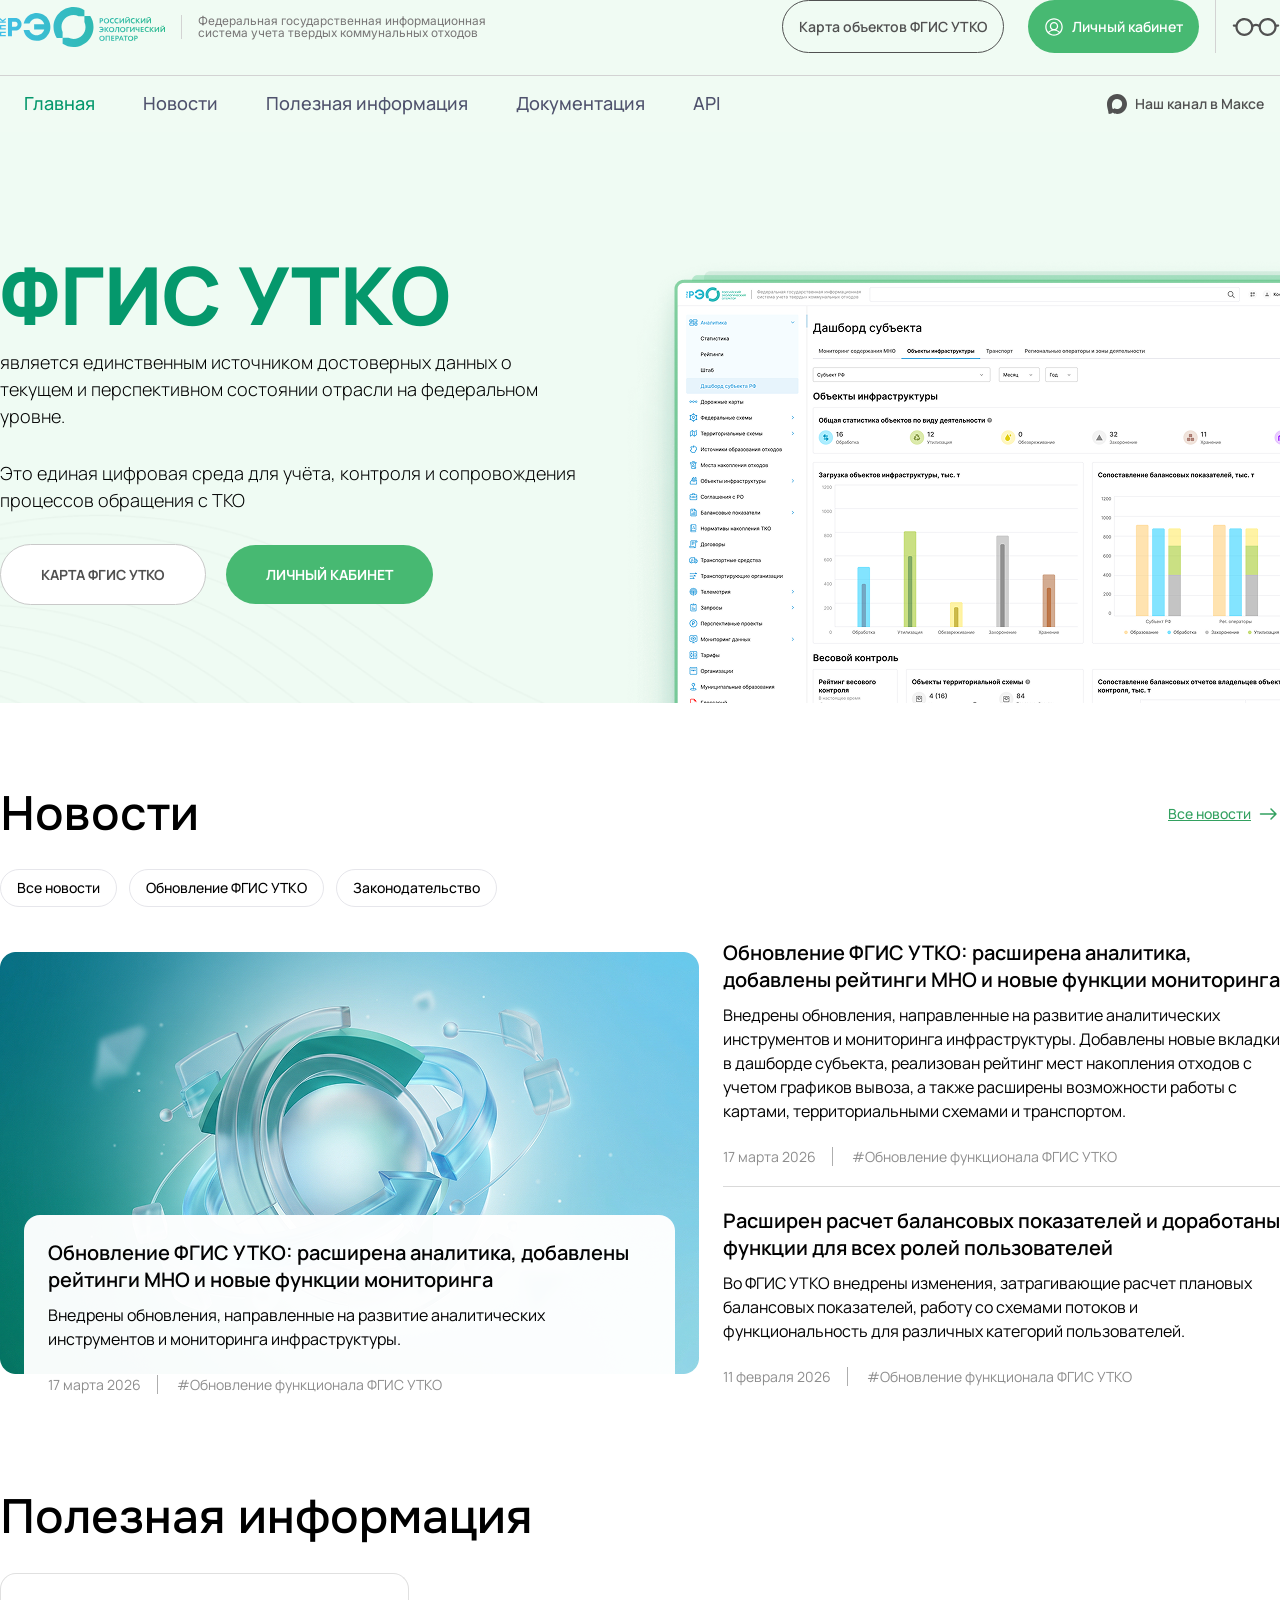
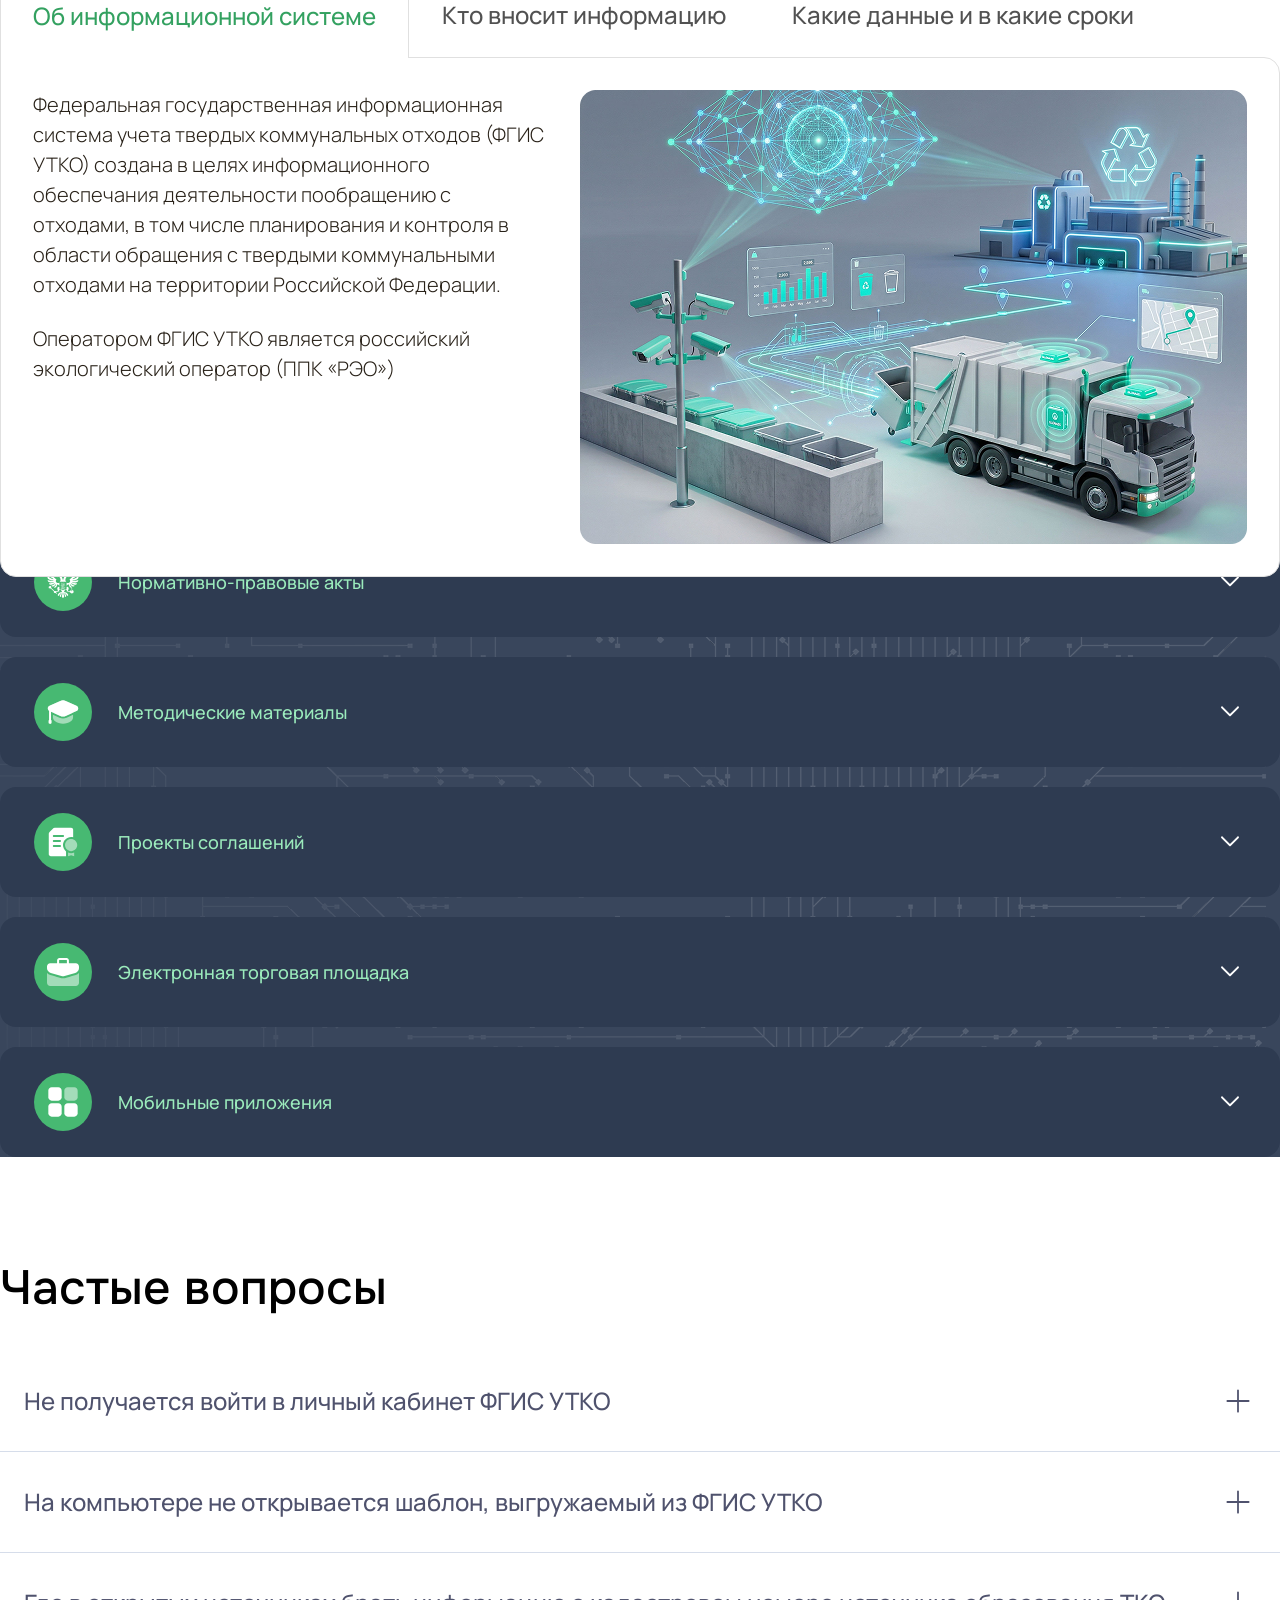
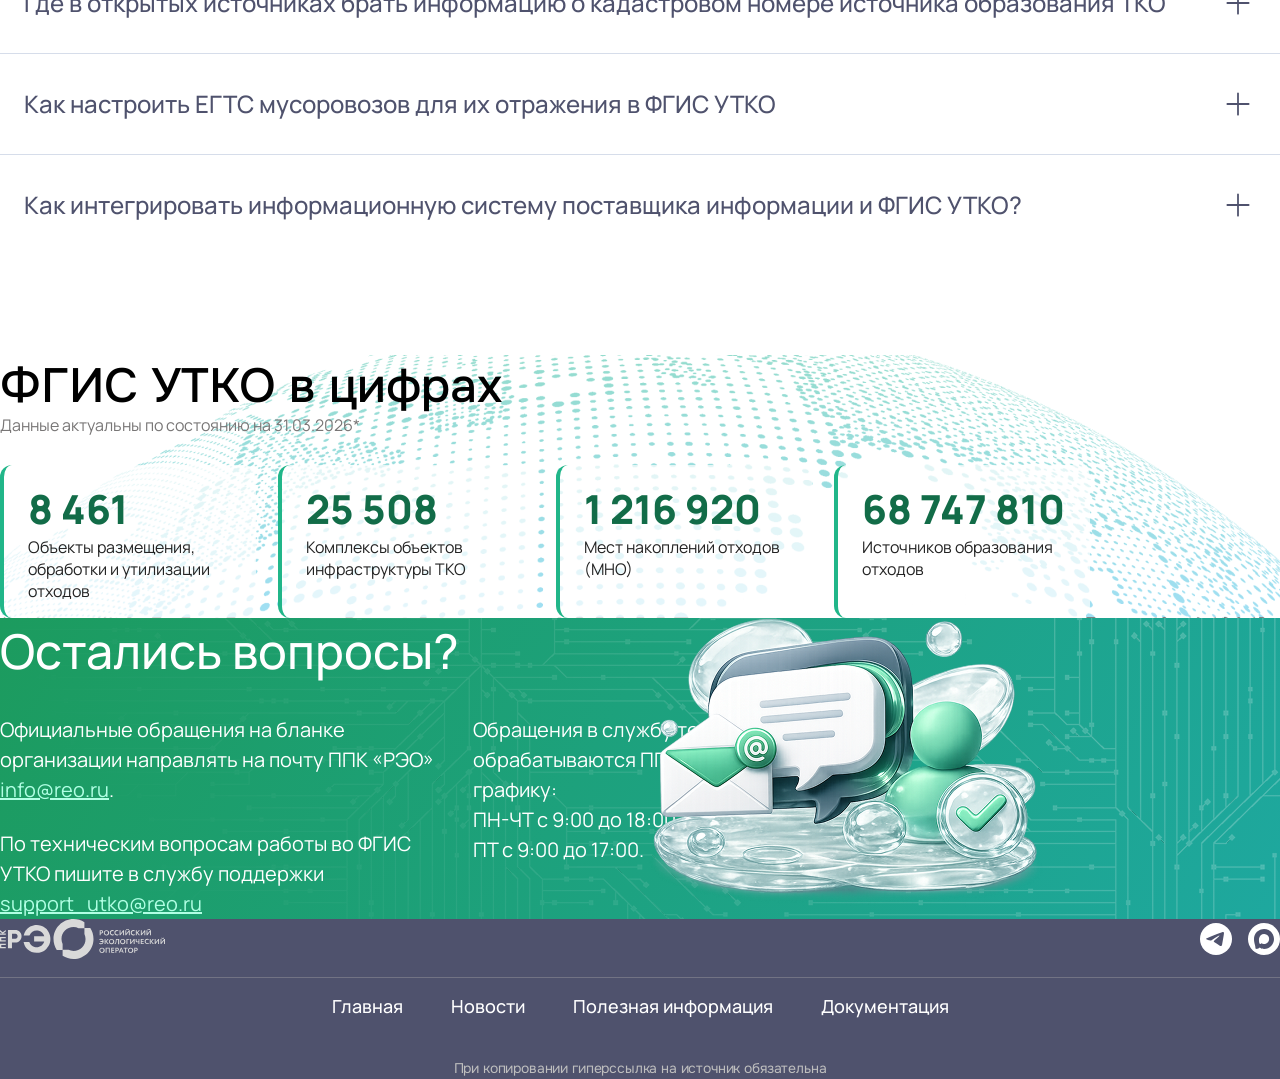
==== commit 3cc598e7: "Fixes on main page" ====
--- a/index.html
+++ b/index.html
@@ -190,7 +190,7 @@
       <div class="information_block">
         <div class="information_nav" id="information_nav">
           <button class="information_button active" id="info_why">
-            Почему это важно
+            Об информационной системе
           </button>
           <button class="information_button second_button" id="info_who">
             Кто вносит информацию
@@ -203,10 +203,11 @@
         <div class="information_content active" id="info_content_why">
           <div class="information_text-block">
             <p class="information_text">
-              ФГИС УТКО обеспечивает учёт и контроль отходов с момента  образования до момента их переработки. Благодаря  камерам на площадках система «видит», убрали ли контейнер. 
-            </p>
-            <p class="information_text">Благодаря датчикам ГЛОНАСС и весовому контролю она «чувствует», не отклоняется ли мусоровоз от маршрута, чтобы сбросить отходы в лесу. А искусственный интеллект внутри системы «понимает», сколько ценного вторсырья можно спасти от захоронения.</p>
-            <p class="information_text">ФГИС УТКО это «всевидящее око» государства. Система обеспечивает прозрачность потоков, контроль за переработкой и борьбу с серыми схемами.</p>
+              Федеральная государственная информационная система учета твердых коммунальных отходов (ФГИС УТКО) создана в целях информационного обеспечания деятельности пообращению с отходами, в том числе планирования и контроля в области обращения с твердыми коммунальными отходами на территории Российской Федерации.
+            </p>
+            <p class="information_text">
+              Оператором ФГИС УТКО является российский экологический оператор (ППК «РЭО»)
+            </p>
           </div>
           <img src="images/infoImg.png" alt="">
         </div>
@@ -504,7 +505,7 @@
               По техническим вопросам работы во ФГИС УТКО пишите в службу поддержки <a href="">support_utko@reo.ru</a>
             </p>
           </div>
-          <p class="contacts_text-right">Обращения в службу технической поддержки обрабатываются по рабочим дням ППК «РЭО» с 9:00 до 18:00 (согласно производственному календарю). <br> Срок рассмотрения — до 3 рабочих дней.</p>
+          <p class="contacts_text-right">Обращения в службу технической поддержки обрабатываются ППК «РЭО» в рабочие дни по графику: <br> ПН-ЧТ с 9:00 до 18:00, <br> ПТ с 9:00 до 17:00.
         </div>
       </div>
 
